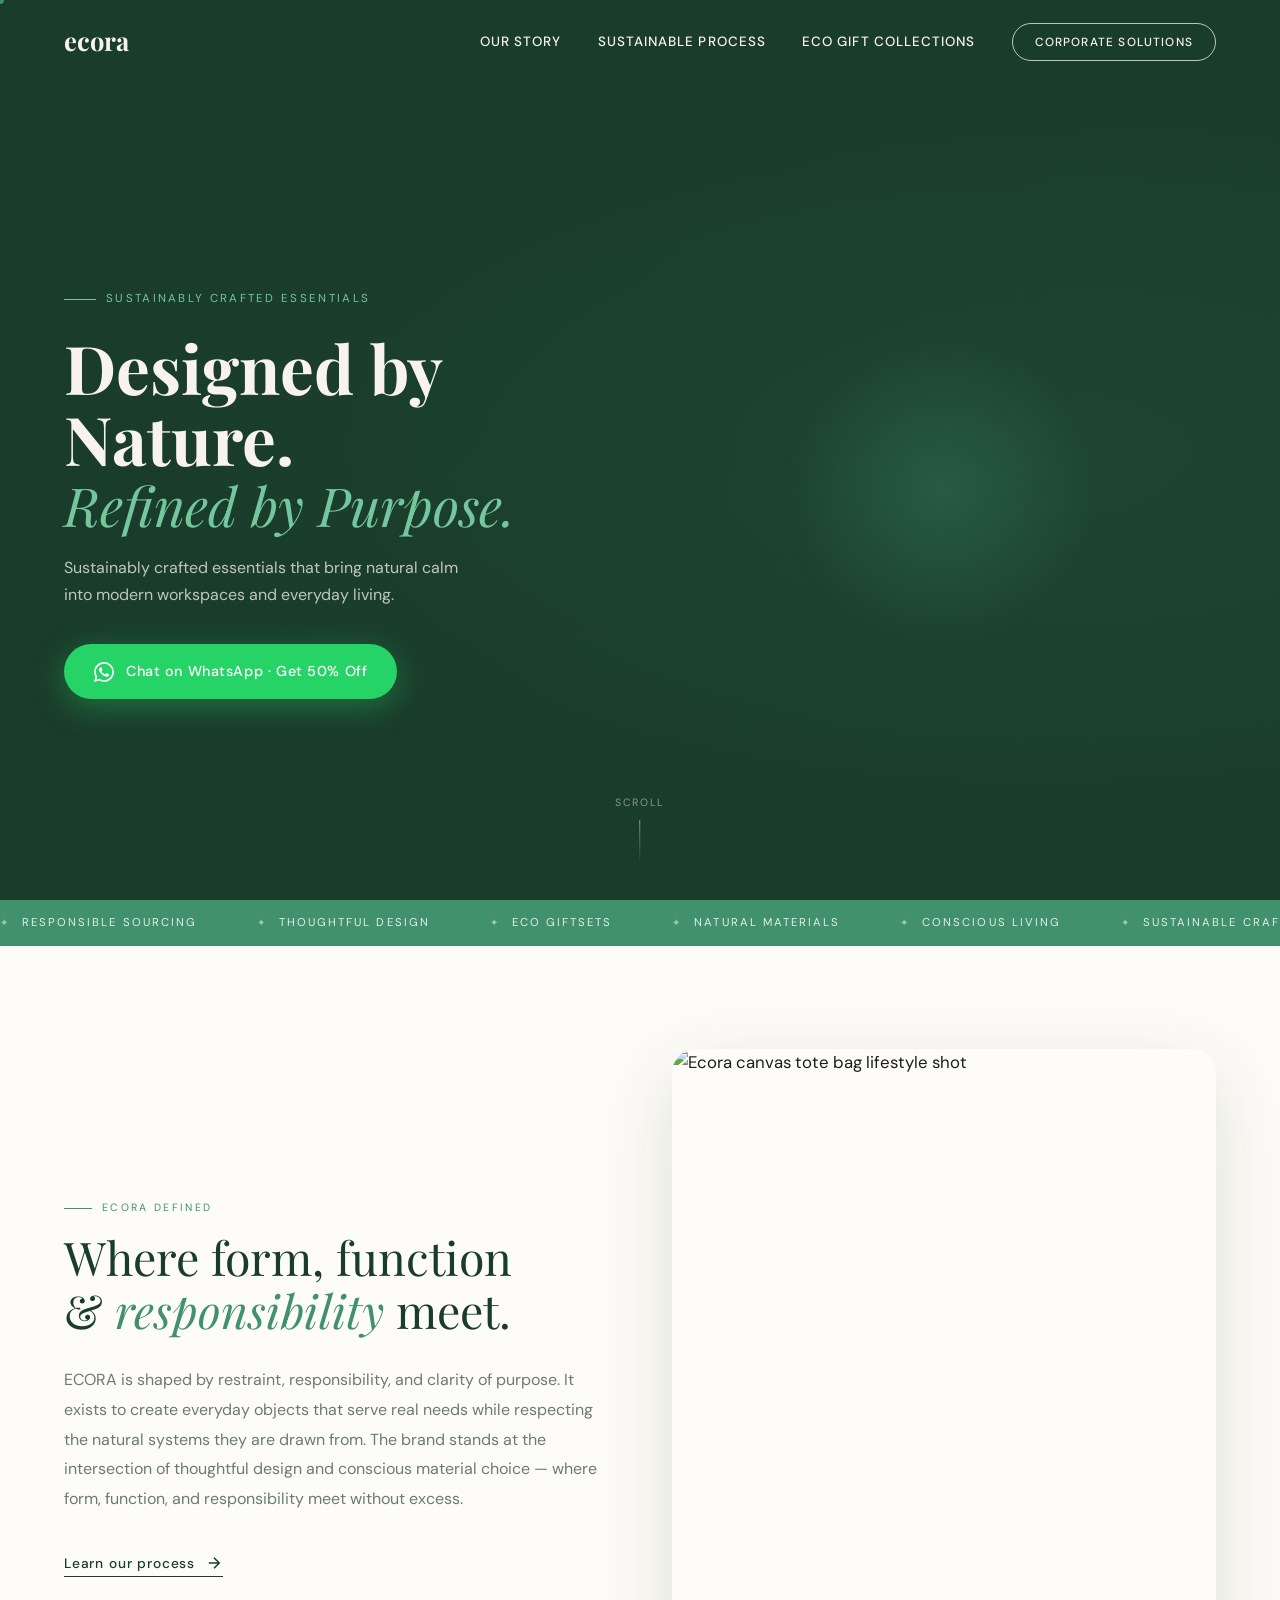
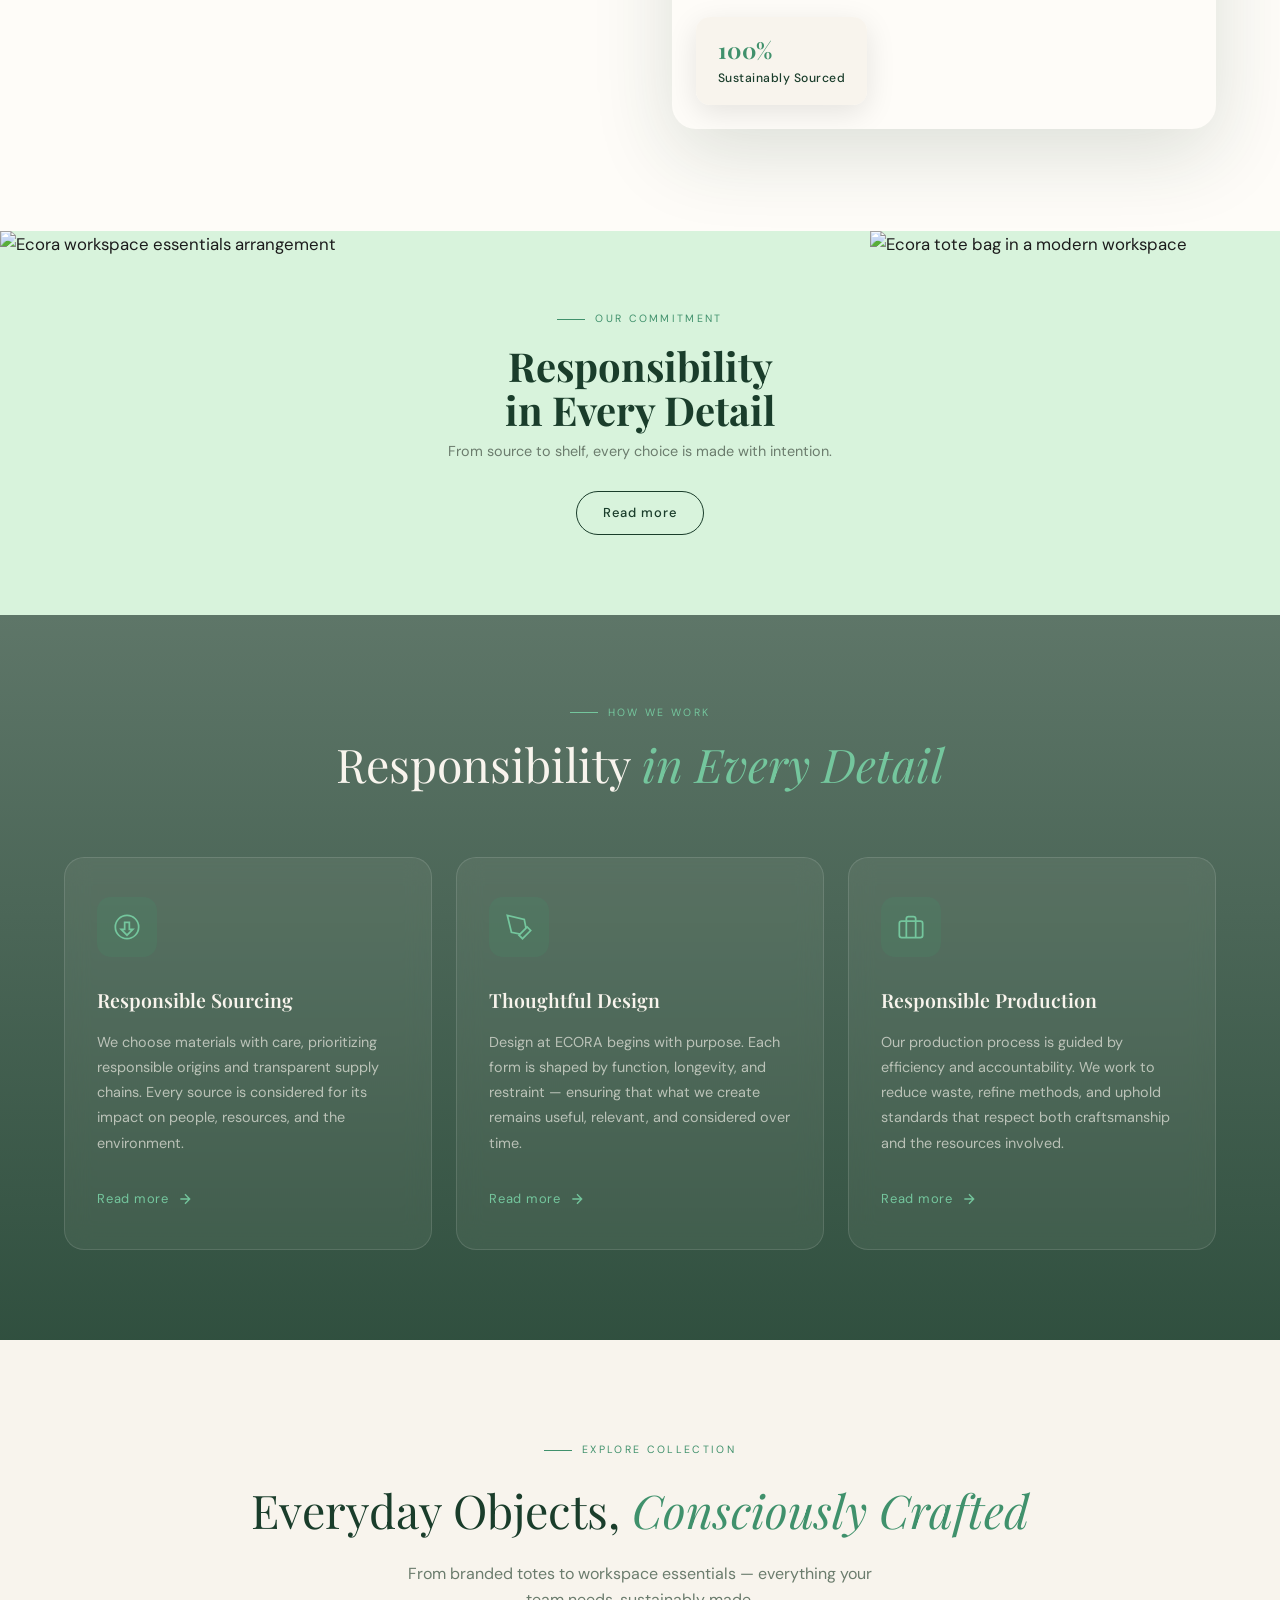
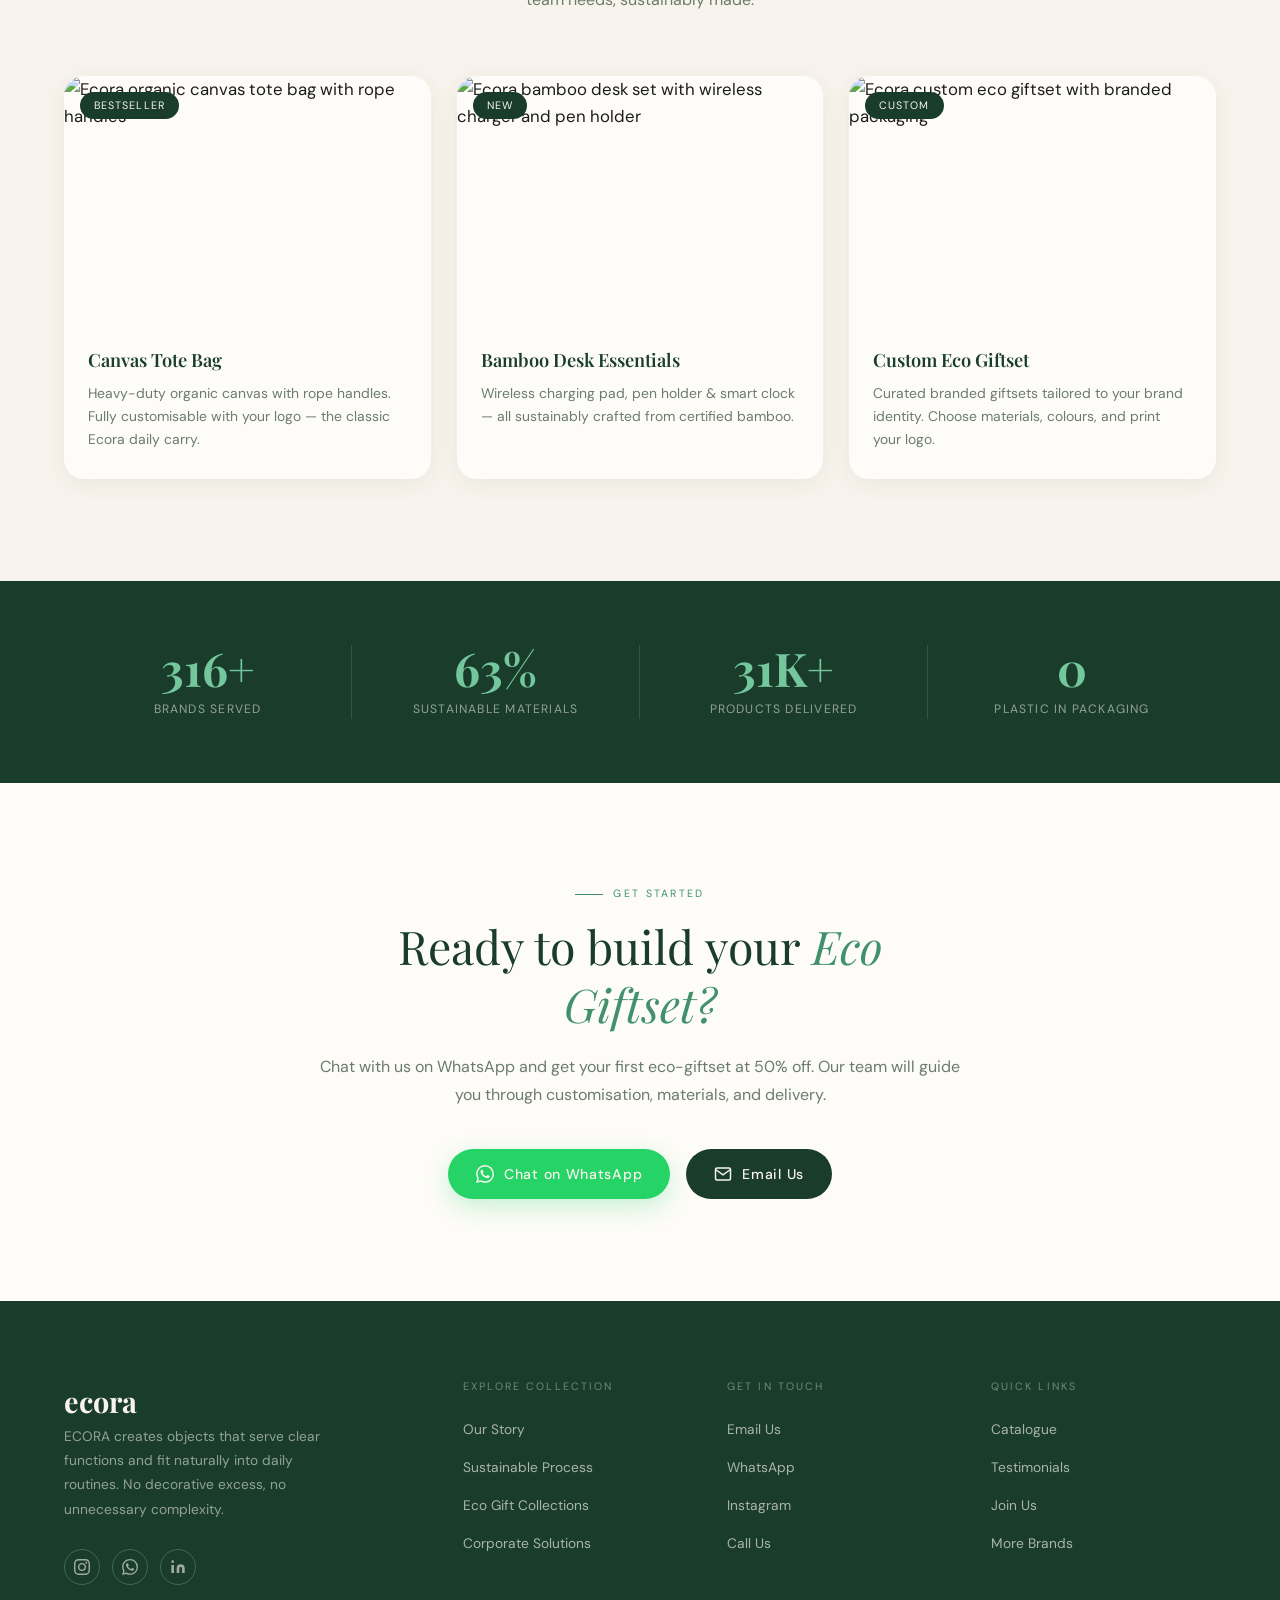
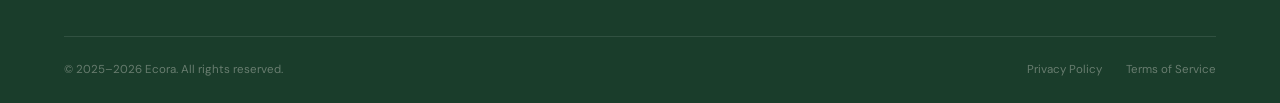
==== index.html @ b741adbd "Add files via upload" ====
<!DOCTYPE html>
<html lang="en">
<head>
<meta charset="UTF-8" />
<meta name="viewport" content="width=device-width, initial-scale=1.0" />
<title>Ecora — Designed by Nature. Refined by Purpose.</title>

<!-- ── SEO ── -->
<meta name="description" content="Ecora creates sustainably crafted eco-giftsets and branded merchandise for modern workspaces. Responsible sourcing, thoughtful design, zero plastic packaging." />
<meta name="robots" content="index, follow" />
<link rel="canonical" href="https://ecora-theta.vercel.app/" />

<!-- ── Open Graph ── -->
<meta property="og:type" content="website" />
<meta property="og:url" content="https://ecora-theta.vercel.app/" />
<meta property="og:title" content="Ecora — Designed by Nature. Refined by Purpose." />
<meta property="og:description" content="Sustainably crafted eco-giftsets and branded merchandise. Responsible sourcing, thoughtful design, zero plastic packaging." />
<meta property="og:image" content="https://firebasestorage.googleapis.com/v0/b/merchanndise-8428f.appspot.com/o/ECORA%2FImage-right.webp?alt=media&token=49127466-11d8-4053-9ed7-c7614209fa18" />

<!-- ── Twitter Card ── -->
<meta name="twitter:card" content="summary_large_image" />
<meta name="twitter:title" content="Ecora — Designed by Nature. Refined by Purpose." />
<meta name="twitter:description" content="Sustainably crafted eco-giftsets and branded merchandise." />
<meta name="twitter:image" content="https://firebasestorage.googleapis.com/v0/b/merchanndise-8428f.appspot.com/o/ECORA%2FImage-right.webp?alt=media&token=49127466-11d8-4053-9ed7-c7614209fa18" />

<!-- ── Favicon ── -->
<link rel="icon" type="image/svg+xml" href="Logo.svg" />
<link rel="apple-touch-icon" href="Logo.svg" />

<!-- ── Fonts ── -->
<link rel="preconnect" href="https://fonts.googleapis.com" />
<link rel="preconnect" href="https://fonts.gstatic.com" crossorigin />
<link href="https://fonts.googleapis.com/css2?family=Playfair+Display:ital,wght@0,400;0,700;1,400;1,600&family=DM+Sans:wght@300;400;500&family=Cormorant+Garamond:ital,wght@1,300;1,400&display=swap" rel="stylesheet" />

<!-- ── Preload LCP hero image ── -->
<link rel="preload" as="image" href="Image-right.webp" />

<style>
  /* ── Reset ── */
  *, *::before, *::after { box-sizing: border-box; margin: 0; padding: 0; }

  :root {
    --green-deep:   #1a3d2b;
    --green-mid:    #2d6a4f;
    --green-bright: #40916c;
    --green-light:  #74c69d;
    --green-pale:   #d8f3dc;
    --cream:        #f8f4ed;
    --warm-white:   #fefcf8;
    --charcoal:     #1c1c1c;
    --text-muted:   #6b7c6d;
    --gold:         #c9a96e;
    --font-display: 'Playfair Display', Georgia, serif;
    --font-body:    'DM Sans', sans-serif;
    --nav-h: 5rem;
    --content-max: 80rem;
    --space-xs:  0.5rem;
    --space-sm:  0.875rem;
    --space-md:  1.5rem;
    --space-lg:  2.5rem;
    --space-xl:  4rem;
    --space-2xl: 7.5rem;
  }

  html {
    scroll-behavior: smooth;
    -webkit-text-size-adjust: 100%;
    text-size-adjust: 100%;
  }

  body {
    font-family: var(--font-body);
    font-size: clamp(0.9rem, 1vw + 0.5rem, 1.05rem);
    line-height: 1.6;
    background: var(--warm-white);
    color: var(--charcoal);
    overflow-x: hidden;
  }

  /* ── Skip to content (a11y) ── */
  .skip-link {
    position: absolute;
    top: -100%;
    left: 1rem;
    background: var(--green-deep);
    color: white;
    padding: 0.75rem 1.25rem;
    border-radius: 0 0 0.5rem 0.5rem;
    text-decoration: none;
    font-weight: 600;
    z-index: 10000;
    transition: top .2s;
  }
  .skip-link:focus { top: 0; }

  /* ── Custom Cursor (desktop only) ── */
  @media (pointer: fine) {
    body { cursor: none; }
    #cursor-dot, #cursor-leaf { display: block; }
  }
  @media (pointer: coarse) {
    #cursor-dot, #cursor-leaf { display: none !important; }
  }

  #cursor-dot {
    position: fixed;
    width: 0.5rem; height: 0.5rem;
    background: var(--green-bright);
    border-radius: 50%;
    pointer-events: none;
    z-index: 9999;
    transform: translate(-50%, -50%);
    transition: width .2s, height .2s, background .2s;
  }

  #cursor-leaf {
    position: fixed;
    width: 2.25rem; height: 2.25rem;
    pointer-events: none;
    z-index: 9998;
    transform: translate(-50%, -50%);
  }

  #cursor-leaf svg { width: 100%; height: 100%; filter: drop-shadow(0 2px 6px rgba(64,145,108,.45)); }

  body:has(a:hover, button:hover) #cursor-dot {
    width: 0.875rem; height: 0.875rem;
    background: var(--green-light);
  }

  .leaf-trail {
    position: fixed;
    pointer-events: none;
    z-index: 9990;
    width: 1.125rem; height: 1.125rem;
    opacity: 0;
    animation: trailFade 0.9s ease-out forwards;
  }

  @keyframes trailFade {
    0%   { opacity: .55; transform: translate(-50%,-50%) scale(1) rotate(var(--r)); }
    100% { opacity: 0;   transform: translate(-50%,-60%) scale(.4) rotate(calc(var(--r) + 40deg)); }
  }

  /* ── Navbar ── */
  nav#navbar {
    position: fixed; top: 0; left: 0; right: 0;
    height: var(--nav-h);
    display: flex; align-items: center; justify-content: space-between;
    padding: 0 5%;
    z-index: 1000;
    transition: background .4s, box-shadow .4s;
    background: transparent;
  }

  nav#navbar.scrolled {
    background: rgba(248,244,237,.96);
    -webkit-backdrop-filter: blur(0.75rem);
    backdrop-filter: blur(0.75rem);
    box-shadow: 0 1px 1.5rem rgba(26,61,43,.08);
  }

  .nav-logo {
    display: flex; align-items: center; gap: 0.625rem;
    text-decoration: none;
  }

  .nav-logo img {
    height: 2.375rem; width: auto;
    filter: brightness(0) invert(1);
    transition: filter .4s ease;
  }

  nav#navbar.scrolled .nav-logo img {
    filter: brightness(0) saturate(100%)
            invert(18%) sepia(40%) saturate(800%)
            hue-rotate(110deg) brightness(85%) contrast(105%);
  }

  #nav-logo-fb { transition: color .4s ease; }
  nav#navbar.scrolled #nav-logo-fb { color: var(--green-deep) !important; }

  .nav-links {
    display: flex; align-items: center; gap: 2.25rem;
    list-style: none;
  }

  .nav-links a {
    text-decoration: none;
    font-size: clamp(0.7rem, 0.6rem + 0.3vw, 0.875rem);
    font-weight: 500; letter-spacing: .08em; text-transform: uppercase;
    color: var(--cream);
    transition: color .25s;
    position: relative;
  }

  nav#navbar.scrolled .nav-links a { color: var(--green-deep); }

  .nav-links a::after {
    content: '';
    position: absolute; bottom: -0.1875rem; left: 0; right: 0; height: 1px;
    background: var(--green-light);
    transform: scaleX(0); transform-origin: left;
    transition: transform .3s;
  }

  .nav-links a:hover::after,
  .nav-links a:focus-visible::after { transform: scaleX(1); }

  .nav-cta {
    padding: 0.625rem 1.375rem;
    border: 1.5px solid rgba(255,255,255,.7);
    border-radius: 3.75rem;
    color: var(--cream) !important;
    font-size: clamp(0.68rem, 0.5rem + 0.3vw, 0.8rem) !important;
    letter-spacing: .1em !important;
    transition: background .25s, color .25s, border-color .25s !important;
  }

  nav#navbar.scrolled .nav-cta {
    border-color: var(--green-bright);
    color: var(--green-bright) !important;
  }

  .nav-cta:hover, .nav-cta:focus-visible {
    background: var(--green-bright) !important;
    color: white !important;
    border-color: var(--green-bright) !important;
  }

  .nav-cta::after { display: none !important; }

  /* hamburger */
  .hamburger {
    display: none;
    flex-direction: column; gap: 0.3125rem;
    background: none; border: none; padding: 0.25rem;
    cursor: pointer;
  }

  .hamburger span {
    display: block; width: 1.5rem; height: 2px;
    background: var(--cream);
    transition: all .3s;
  }

  nav#navbar.scrolled .hamburger span { background: var(--green-deep); }

  .hamburger.open span:nth-child(1) { transform: translateY(0.4375rem) rotate(45deg); }
  .hamburger.open span:nth-child(2) { opacity: 0; }
  .hamburger.open span:nth-child(3) { transform: translateY(-0.4375rem) rotate(-45deg); }

  .mobile-menu {
    position: fixed; top: var(--nav-h); left: 0; right: 0;
    background: rgba(248,244,237,.98);
    -webkit-backdrop-filter: blur(1.25rem);
    backdrop-filter: blur(1.25rem);
    padding: 1.5rem 5% 2rem;
    z-index: 999;
    transform: translateY(-0.625rem);
    opacity: 0;
    transition: all .35s;
    pointer-events: none;
    visibility: hidden;
  }

  .mobile-menu.open {
    transform: translateY(0);
    opacity: 1;
    pointer-events: all;
    visibility: visible;
  }

  .mobile-menu a {
    display: block;
    padding: 0.875rem 0;
    border-bottom: 1px solid rgba(26,61,43,.1);
    text-decoration: none;
    font-size: 1rem; font-weight: 500;
    letter-spacing: .06em; text-transform: uppercase;
    color: var(--green-deep);
  }

  .mobile-menu .mobile-cta {
    display: inline-block; margin-top: 1.25rem;
    padding: 0.8125rem 1.75rem;
    background: var(--green-deep);
    color: white !important; border: none;
    border-radius: 3.75rem; font-size: .85rem;
  }

  /* ── Hero ── */
  #hero {
    position: relative;
    min-height: 100svh;
    min-height: 100vh;
    display: flex; align-items: center;
    overflow: hidden;
    background: var(--green-deep);
  }

  .hero-bg {
    position: absolute; inset: 0;
    background-image: url('Image-right.webp');
    background-size: cover; background-position: center;
    filter: brightness(.38) saturate(1.1);
    transform: scale(1.05);
    transition: transform 8s ease-out;
  }

  #hero.loaded .hero-bg { transform: scale(1); }

  .hero-overlay {
    position: absolute; inset: 0;
    background:
      linear-gradient(135deg, rgba(26,61,43,.85) 0%, rgba(26,61,43,.2) 60%, transparent 100%),
      radial-gradient(ellipse at 80% 50%, rgba(64,145,108,.12) 0%, transparent 60%);
  }

  .hero-content {
    position: relative; z-index: 2;
    max-width: var(--content-max);
    margin: 0 auto;
    padding: 0 5%;
    display: grid; grid-template-columns: 1fr 1fr;
    align-items: center;
    gap: clamp(2rem, 4vw, 3.75rem);
    width: 100%;
    padding-top: var(--nav-h);
  }

  .hero-eyebrow {
    display: inline-flex; align-items: center; gap: 0.625rem;
    font-size: clamp(0.65rem, 0.5rem + 0.3vw, 0.72rem);
    letter-spacing: .2em; text-transform: uppercase;
    color: var(--green-light);
    margin-bottom: 1.5rem;
    opacity: 0; animation: fadeUp .8s .3s forwards;
  }

  .hero-eyebrow::before {
    content: '';
    display: block; width: 2rem; height: 1px;
    background: var(--green-light);
  }

  .hero-h1 {
    font-family: var(--font-display);
    font-size: clamp(2.4rem, 4vw + 1rem, 5.5rem);
    font-weight: 700; line-height: 1.05;
    color: var(--cream);
    opacity: 0; animation: fadeUp .9s .5s forwards;
  }

  .hero-h1 em {
    font-style: italic; font-weight: 400;
    color: var(--green-light);
    display: block;
    font-size: .8em;
    margin-top: 0.25rem;
  }

  .hero-sub {
    margin-top: 1.25rem;
    font-size: clamp(0.875rem, 0.8rem + 0.3vw, 1rem);
    line-height: 1.7;
    color: rgba(248,244,237,.75);
    max-width: 26.25rem;
    opacity: 0; animation: fadeUp .9s .7s forwards;
  }

  .hero-cta {
    display: inline-flex; align-items: center; gap: 0.75rem;
    margin-top: 2.25rem;
    padding: 1rem 1.875rem;
    background: #25d366;
    color: white;
    border-radius: 3.75rem;
    text-decoration: none;
    font-size: clamp(0.8rem, 0.7rem + 0.3vw, 0.9rem);
    font-weight: 500; letter-spacing: .04em;
    box-shadow: 0 0.5rem 1.875rem rgba(37,211,102,.35);
    transition: transform .25s, box-shadow .25s;
    opacity: 0; animation: fadeUp .9s .9s forwards;
  }

  .hero-cta:hover, .hero-cta:focus-visible {
    transform: translateY(-0.125rem);
    box-shadow: 0 0.75rem 2.5rem rgba(37,211,102,.45);
  }

  .hero-cta svg { width: 1.25rem; height: 1.25rem; flex-shrink: 0; }

  .hero-visual {
    display: flex; justify-content: center; align-items: center;
    position: relative;
    opacity: 0; animation: fadeIn 1.2s .6s forwards;
  }

  .hero-visual img {
    width: min(30rem, 100%);
    filter: drop-shadow(0 1.25rem 3.75rem rgba(0,0,0,.5));
    animation: float 6s ease-in-out infinite;
  }

  .hero-glow {
    position: absolute;
    width: clamp(14rem, 25vw, 22.5rem);
    height: clamp(14rem, 25vw, 22.5rem);
    border-radius: 50%;
    background: radial-gradient(circle, rgba(64,145,108,.3) 0%, transparent 70%);
    animation: pulse 4s ease-in-out infinite;
  }

  /* scroll hint */
  .scroll-hint {
    position: absolute; bottom: 2.25rem; left: 50%;
    transform: translateX(-50%);
    display: flex; flex-direction: column; align-items: center; gap: 0.5rem;
    color: rgba(248,244,237,.5);
    font-size: clamp(0.6rem, 0.5rem + 0.2vw, 0.7rem);
    letter-spacing: .15em; text-transform: uppercase;
    animation: fadeIn 1s 1.5s both;
    pointer-events: none;
  }

  .scroll-hint::after {
    content: '';
    display: block; width: 1px; height: 2.75rem;
    background: linear-gradient(to bottom, rgba(248,244,237,.5), transparent);
    animation: scrollLine 2s ease-in-out infinite;
  }

  @keyframes scrollLine {
    0%, 100% { transform: scaleY(1); transform-origin: top; }
    50% { transform: scaleY(.4); transform-origin: top; }
  }

  /* ── Shared ── */
  section { position: relative; }

  .container {
    max-width: var(--content-max);
    width: 100%;
    margin: 0 auto;
    padding: 0 5%;
  }

  .section-label {
    font-size: clamp(0.6rem, 0.5rem + 0.2vw, 0.7rem);
    letter-spacing: .22em; text-transform: uppercase;
    color: var(--green-bright);
    margin-bottom: 0.875rem;
    display: flex; align-items: center; gap: 0.625rem;
  }

  .section-label::before {
    content: ''; width: 1.75rem; height: 1px; background: currentColor; flex-shrink: 0;
  }

  /* ── About ── */
  #about {
    padding: clamp(3.75rem, 8vw, 7.5rem) 0;
    background: var(--warm-white);
  }

  .about-grid {
    display: grid; grid-template-columns: 1fr 1fr;
    gap: clamp(2rem, 5vw, 5rem); align-items: center;
  }

  .about-title {
    font-family: var(--font-display);
    font-size: clamp(1.75rem, 3vw + 0.5rem, 3.8rem);
    font-weight: 400; line-height: 1.15;
    color: var(--green-deep);
    margin-bottom: 1.75rem;
  }

  .about-title em { font-style: italic; color: var(--green-bright); }

  .about-body {
    font-size: clamp(0.875rem, 0.8rem + 0.25vw, 1rem);
    line-height: 1.85;
    color: var(--text-muted);
    margin-bottom: 2.25rem;
  }

  .read-more {
    display: inline-flex; align-items: center; gap: 0.625rem;
    color: var(--green-deep);
    text-decoration: none;
    font-size: clamp(0.78rem, 0.7rem + 0.2vw, 0.875rem);
    font-weight: 500; letter-spacing: .06em;
    border-bottom: 1.5px solid var(--green-deep);
    padding-bottom: 0.125rem;
    transition: gap .25s, color .25s;
  }

  .read-more:hover, .read-more:focus-visible { gap: 1rem; color: var(--green-bright); border-color: var(--green-bright); }

  .about-image {
    position: relative;
    border-radius: 1.5rem; overflow: hidden;
    aspect-ratio: 4/5;
    box-shadow: 0 1.5rem 5rem rgba(26,61,43,.15);
  }

  .about-image img {
    width: 100%; height: 100%;
    object-fit: cover;
    transition: transform .6s ease;
  }

  .about-image:hover img { transform: scale(1.04); }

  .about-badge {
    position: absolute; bottom: 1.5rem; left: 1.5rem;
    background: rgba(248,244,237,.95);
    -webkit-backdrop-filter: blur(0.625rem);
    backdrop-filter: blur(0.625rem);
    padding: 1rem 1.375rem;
    border-radius: 0.875rem;
    font-size: clamp(0.7rem, 0.6rem + 0.2vw, 0.78rem);
    color: var(--green-deep);
    font-weight: 500; letter-spacing: .04em;
    box-shadow: 0 0.5rem 1.875rem rgba(0,0,0,.1);
  }

  .about-badge strong {
    display: block;
    font-size: clamp(1.2rem, 1rem + 0.5vw, 1.5rem);
    font-family: var(--font-display); color: var(--green-bright);
  }

  /* ── Responsibility Banner ── */
  #responsibility {
    background: var(--green-pale);
    overflow: hidden;
  }

  .resp-banner {
    display: grid; grid-template-columns: 1fr auto 1fr;
    min-height: clamp(18rem, 30vw, 27.5rem);
  }

  .resp-image { overflow: hidden; }

  .resp-image img {
    width: 100%; height: 100%;
    object-fit: cover;
    transition: transform .6s;
    display: block;
  }

  .resp-image:hover img { transform: scale(1.04); }

  .resp-center {
    display: flex; flex-direction: column;
    align-items: center; justify-content: center;
    padding: clamp(2rem, 4vw, 3.75rem) clamp(1.5rem, 3vw, 3rem);
    background: var(--green-pale);
    text-align: center;
    min-width: clamp(16rem, 25vw, 21.25rem);
  }

  .resp-center h2 {
    font-family: var(--font-display);
    font-size: clamp(1.6rem, 2.5vw + 0.5rem, 3rem);
    font-weight: 700; color: var(--green-deep);
    line-height: 1.1; margin-bottom: 0.5rem;
  }

  .resp-center p {
    font-size: clamp(0.8rem, 0.7rem + 0.25vw, 0.9rem);
    color: var(--text-muted); margin-bottom: 1.75rem;
  }

  .btn-outline {
    display: inline-block;
    padding: 0.6875rem 1.625rem;
    border: 1.5px solid var(--green-deep);
    border-radius: 3.75rem;
    color: var(--green-deep);
    text-decoration: none;
    font-size: clamp(0.75rem, 0.65rem + 0.2vw, 0.82rem);
    font-weight: 500; letter-spacing: .07em;
    transition: background .25s, color .25s;
  }

  .btn-outline:hover, .btn-outline:focus-visible { background: var(--green-deep); color: white; }

  /* ── Pillars ── */
  #pillars {
    position: relative;
    overflow: hidden;
  }

  .pillars-bg {
    position: absolute; inset: 0;
    background-image: url('https://firebasestorage.googleapis.com/v0/b/merchanndise-8428f.appspot.com/o/ECORA%2Fcard2.webp?alt=media&token=af32f079-4ced-4717-8a99-c8fca36f3d08');
    background-size: cover; background-position: center top;
    filter: brightness(.25) saturate(.8);
  }

  .pillars-overlay {
    position: absolute; inset: 0;
    background: linear-gradient(to bottom, rgba(26,61,43,.7) 0%, rgba(26,61,43,.9) 100%);
  }

  .pillars-inner {
    position: relative; z-index: 2;
    padding: clamp(3.75rem, 7vw, 6.25rem) 5%;
    max-width: var(--content-max); margin: 0 auto;
  }

  .pillars-header {
    text-align: center; margin-bottom: clamp(2.5rem, 5vw, 4.375rem);
  }

  .pillars-header h2 {
    font-family: var(--font-display);
    font-size: clamp(1.75rem, 3vw + 0.5rem, 3.4rem);
    color: var(--cream); font-weight: 400;
    line-height: 1.2;
  }

  .pillars-header h2 em { font-style: italic; color: var(--green-light); }

  .pillars-grid {
    display: grid; grid-template-columns: repeat(3, 1fr);
    gap: clamp(0.875rem, 2vw, 1.5rem);
  }

  .pillar-card {
    background: rgba(248,244,237,.06);
    border: 1px solid rgba(255,255,255,.12);
    -webkit-backdrop-filter: blur(0.75rem);
    backdrop-filter: blur(0.75rem);
    border-radius: 1.25rem;
    padding: clamp(1.75rem, 3vw, 2.75rem) clamp(1.25rem, 2.5vw, 2.25rem);
    transition: background .3s, transform .3s;
  }

  .pillar-card:hover { background: rgba(248,244,237,.12); transform: translateY(-0.375rem); }

  .pillar-icon {
    width: 3.75rem; height: 3.75rem;
    background: rgba(64,145,108,.2);
    border-radius: 0.875rem;
    display: flex; align-items: center; justify-content: center;
    margin-bottom: 1.75rem;
  }

  .pillar-icon svg { width: 1.75rem; height: 1.75rem; stroke: var(--green-light); fill: none; stroke-width: 1.5; }

  .pillar-card h3 {
    font-family: var(--font-display);
    font-size: clamp(1.05rem, 0.9rem + 0.4vw, 1.35rem);
    color: var(--cream);
    margin-bottom: 0.875rem; font-weight: 600;
  }

  .pillar-card p {
    font-size: clamp(0.8rem, 0.72rem + 0.25vw, 0.9rem);
    line-height: 1.75;
    color: rgba(248,244,237,.65);
    margin-bottom: 1.75rem;
  }

  .pillar-link {
    display: inline-flex; align-items: center; gap: 0.5rem;
    color: var(--green-light);
    text-decoration: none;
    font-size: clamp(0.75rem, 0.65rem + 0.2vw, 0.82rem);
    letter-spacing: .06em;
    transition: gap .25s;
  }

  .pillar-link:hover, .pillar-link:focus-visible { gap: 0.875rem; }

  /* ── Products ── */
  #products {
    padding: clamp(3.75rem, 8vw, 7.5rem) 0;
    background: var(--cream);
  }

  .products-header {
    text-align: center; margin-bottom: clamp(2.5rem, 5vw, 4.375rem);
  }

  .products-header h2 {
    font-family: var(--font-display);
    font-size: clamp(1.75rem, 3vw + 0.5rem, 3.4rem);
    color: var(--green-deep); font-weight: 400;
  }

  .products-header h2 em { font-style: italic; color: var(--green-bright); }

  .products-header p {
    margin-top: 0.875rem;
    color: var(--text-muted);
    font-size: clamp(0.875rem, 0.8rem + 0.25vw, 1rem);
    max-width: 30rem; margin-left: auto; margin-right: auto;
  }

  .products-showcase {
    display: grid; grid-template-columns: repeat(3, 1fr);
    gap: clamp(1rem, 2vw, 1.75rem);
  }

  .product-card {
    border-radius: 1.25rem; overflow: hidden;
    background: var(--warm-white);
    box-shadow: 0 0.25rem 1.5rem rgba(26,61,43,.07);
    transition: transform .3s, box-shadow .3s;
  }

  .product-card:hover {
    transform: translateY(-0.5rem);
    box-shadow: 0 1.25rem 3.75rem rgba(26,61,43,.14);
  }

  .product-img {
    width: 100%; aspect-ratio: 3/2;
    overflow: hidden;
    position: relative;
  }

  .product-img img {
    width: 100%; height: 100%; object-fit: cover;
    transition: transform .6s;
  }

  .product-card:hover .product-img img { transform: scale(1.07); }

  .product-tag {
    position: absolute; top: 1rem; left: 1rem;
    background: var(--green-deep);
    color: var(--cream);
    padding: 0.3125rem 0.875rem;
    border-radius: 3.75rem;
    font-size: clamp(0.62rem, 0.55rem + 0.15vw, 0.7rem);
    letter-spacing: .1em; text-transform: uppercase;
  }

  .product-body { padding: 1.5rem 1.5rem 1.75rem; }

  .product-body h3 {
    font-family: var(--font-display);
    font-size: clamp(1rem, 0.9rem + 0.3vw, 1.2rem);
    color: var(--green-deep); font-weight: 600;
    margin-bottom: 0.5rem;
  }

  .product-body p {
    font-size: clamp(0.8rem, 0.72rem + 0.2vw, 0.87rem);
    color: var(--text-muted); line-height: 1.65;
  }

  /* ── Stats ── */
  #stats {
    background: var(--green-deep);
    padding: clamp(2.5rem, 5vw, 4rem) 0;
  }

  .stats-grid {
    display: grid; grid-template-columns: repeat(4, 1fr);
    text-align: center;
  }

  .stat-item {
    padding: 0 1.25rem;
    border-right: 1px solid rgba(255,255,255,.12);
  }

  .stat-item:last-child { border-right: none; }

  .stat-number {
    font-family: var(--font-display);
    font-size: clamp(1.75rem, 3vw + 0.5rem, 3.4rem);
    font-weight: 700; color: var(--green-light);
    line-height: 1;
  }

  .stat-label {
    font-size: clamp(0.68rem, 0.6rem + 0.2vw, 0.8rem);
    letter-spacing: .1em; text-transform: uppercase;
    color: rgba(248,244,237,.55);
    margin-top: 0.5rem;
  }

  /* ── CTA ── */
  #cta-section {
    padding: clamp(3.75rem, 8vw, 7.5rem) 0;
    background: var(--warm-white);
    text-align: center;
  }

  .cta-inner { max-width: 40rem; margin: 0 auto; }

  .cta-inner h2 {
    font-family: var(--font-display);
    font-size: clamp(1.75rem, 3vw + 0.5rem, 3.2rem);
    color: var(--green-deep); font-weight: 400; line-height: 1.25;
    margin-bottom: 1.25rem;
  }

  .cta-inner h2 em { font-style: italic; color: var(--green-bright); }

  .cta-inner p {
    font-size: clamp(0.875rem, 0.8rem + 0.25vw, 1rem);
    color: var(--text-muted); line-height: 1.75; margin-bottom: 2.5rem;
  }

  .cta-buttons {
    display: flex; gap: 1rem; justify-content: center; flex-wrap: wrap;
  }

  .btn-solid {
    display: inline-flex; align-items: center; gap: 0.625rem;
    padding: 0.875rem 1.75rem;
    background: var(--green-deep);
    color: var(--cream);
    border-radius: 3.75rem; text-decoration: none;
    font-size: clamp(0.8rem, 0.72rem + 0.2vw, 0.88rem);
    font-weight: 500; letter-spacing: .05em;
    transition: transform .25s, box-shadow .25s;
  }

  .btn-solid:hover, .btn-solid:focus-visible {
    transform: translateY(-0.125rem);
    box-shadow: 0 0.75rem 2.25rem rgba(26,61,43,.3);
  }

  .btn-wa {
    background: #25d366;
    box-shadow: 0 0.5rem 1.5rem rgba(37,211,102,.25);
  }

  .btn-wa:hover, .btn-wa:focus-visible { box-shadow: 0 0.75rem 2.25rem rgba(37,211,102,.4); }

  /* ── Footer ── */
  footer {
    background: var(--green-deep);
    color: rgba(248,244,237,.7);
    padding: clamp(3rem, 6vw, 5rem) 0 0;
  }

  .footer-grid {
    display: grid; grid-template-columns: 1.6fr 1fr 1fr 1fr;
    gap: clamp(1.5rem, 3vw, 3rem);
    padding-bottom: clamp(2rem, 4vw, 3.75rem);
    border-bottom: 1px solid rgba(255,255,255,.1);
  }

  .footer-brand img { height: 2.125rem; margin-bottom: 1.25rem; filter: brightness(0) invert(1); }

  .footer-brand p {
    font-size: clamp(0.78rem, 0.7rem + 0.2vw, 0.87rem);
    line-height: 1.75; color: rgba(248,244,237,.55);
    max-width: 17.5rem; margin-bottom: 1.75rem;
  }

  .footer-social { display: flex; gap: 0.75rem; }

  .footer-social a {
    width: 2.25rem; height: 2.25rem;
    border-radius: 50%;
    border: 1px solid rgba(255,255,255,.2);
    display: flex; align-items: center; justify-content: center;
    color: rgba(248,244,237,.6);
    text-decoration: none;
    transition: background .25s, color .25s;
  }

  .footer-social a:hover, .footer-social a:focus-visible {
    background: var(--green-bright); color: white; border-color: transparent;
  }

  .footer-col h4 {
    font-size: clamp(0.62rem, 0.55rem + 0.15vw, 0.72rem);
    letter-spacing: .2em; text-transform: uppercase;
    color: rgba(248,244,237,.4); margin-bottom: 1.25rem;
    font-weight: 400;
  }

  .footer-col ul { list-style: none; }
  .footer-col ul li { margin-bottom: 0.6875rem; }

  .footer-col ul li a {
    text-decoration: none;
    font-size: clamp(0.78rem, 0.7rem + 0.2vw, 0.87rem);
    color: rgba(248,244,237,.65);
    transition: color .25s;
  }

  .footer-col ul li a:hover, .footer-col ul li a:focus-visible { color: var(--green-light); }

  .footer-bottom {
    display: flex; align-items: center; justify-content: space-between;
    padding: 1.5rem 0;
    font-size: clamp(0.68rem, 0.6rem + 0.15vw, 0.78rem);
    color: rgba(248,244,237,.35);
    flex-wrap: wrap; gap: 0.75rem;
  }

  .footer-bottom a {
    color: rgba(248,244,237,.35);
    text-decoration: none;
    transition: color .25s;
  }

  .footer-bottom a:hover, .footer-bottom a:focus-visible { color: var(--green-light); }

  /* ── Animations ── */
  @keyframes fadeUp {
    from { opacity: 0; transform: translateY(1.75rem); }
    to   { opacity: 1; transform: translateY(0); }
  }

  @keyframes fadeIn {
    from { opacity: 0; } to { opacity: 1; }
  }

  @keyframes float {
    0%, 100% { transform: translateY(0); }
    50%       { transform: translateY(-1rem); }
  }

  @keyframes pulse {
    0%, 100% { transform: scale(1); opacity: .6; }
    50%       { transform: scale(1.15); opacity: 1; }
  }

  /* Reveal */
  .reveal {
    opacity: 0; transform: translateY(2.25rem);
    transition: opacity .7s ease, transform .7s ease;
  }

  .reveal.visible { opacity: 1; transform: translateY(0); }
  .reveal-delay-1 { transition-delay: .1s; }
  .reveal-delay-2 { transition-delay: .2s; }
  .reveal-delay-3 { transition-delay: .3s; }
  .reveal-delay-4 { transition-delay: .4s; }

  /* noscript fallback */
  .no-js .reveal { opacity: 1; transform: none; }

  /* ── Marquee ── */
  .marquee-wrap {
    overflow: hidden;
    background: var(--green-bright);
    padding: 0.875rem 0;
  }

  .marquee-track {
    display: flex;
    gap: 3.75rem;
    animation: marquee 22s linear infinite;
    white-space: nowrap;
  }

  @media (prefers-reduced-motion: reduce) {
    .marquee-track { animation: none; }
    .hero-visual img { animation: none; }
    .hero-glow { animation: none; }
  }

  .marquee-track span {
    font-size: clamp(0.65rem, 0.55rem + 0.2vw, 0.78rem);
    letter-spacing: .18em; text-transform: uppercase;
    color: rgba(255,255,255,.85);
    flex-shrink: 0;
    display: flex; align-items: center; gap: 0.75rem;
  }

  .marquee-track span::before {
    content: '✦';
    font-size: .6rem; opacity: .6;
  }

  @keyframes marquee {
    from { transform: translateX(0); }
    to   { transform: translateX(-50%); }
  }

  /* ── Focus visible ring ── */
  :focus-visible {
    outline: 2px solid var(--green-bright);
    outline-offset: 3px;
    border-radius: 3px;
  }

  /* ── Responsive ── */
  @media (max-width: 64em) {
    .hero-content { grid-template-columns: 1fr; text-align: center; }
    .hero-visual { order: -1; }
    .hero-visual img { width: min(20rem, 70vw); }
    .hero-sub { max-width: 100%; margin-left: auto; margin-right: auto; }
    .about-grid { grid-template-columns: 1fr; }
    .about-image { aspect-ratio: 16/9; }
    .resp-banner {
      grid-template-columns: 1fr;
      grid-template-rows: clamp(12rem, 30vw, 17.5rem) auto clamp(12rem, 30vw, 17.5rem);
    }
    .resp-center { min-width: unset; }
    .pillars-grid { grid-template-columns: 1fr 1fr; }
    .products-showcase { grid-template-columns: 1fr 1fr; }
    .footer-grid { grid-template-columns: 1fr 1fr; }
    .stats-grid { grid-template-columns: 1fr 1fr; gap: 2rem; }
    .stat-item { border-right: none; padding: 1.25rem; }
  }

  @media (max-width: 48em) {
    :root { --nav-h: 4rem; }
    .nav-links { display: none; }
    .hamburger { display: flex; }
    .pillars-grid { grid-template-columns: 1fr; }
    .products-showcase { grid-template-columns: 1fr; }
    .footer-grid { grid-template-columns: 1fr; gap: 2.25rem; }
    .resp-banner {
      grid-template-rows: clamp(10rem, 25vw, 13.75rem) auto clamp(10rem, 25vw, 13.75rem);
    }
  }

  @media (max-width: 30em) {
    .cta-buttons { flex-direction: column; align-items: center; }
    .footer-bottom { flex-direction: column; text-align: center; }
    .stats-grid { grid-template-columns: 1fr 1fr; }
    .hero-cta { font-size: 0.82rem; padding: 0.875rem 1.375rem; }
  }
</style>
</head>
<body>

<!-- Skip to content — keyboard a11y -->
<a class="skip-link" href="#main-content">Skip to main content</a>

<!-- Cursor (desktop only — hidden on touch via CSS) -->
<div id="cursor-dot" aria-hidden="true"></div>
<div id="cursor-leaf" aria-hidden="true">
  <svg viewBox="0 0 36 36" xmlns="http://www.w3.org/2000/svg">
    <ellipse cx="18" cy="20" rx="12" ry="14" fill="#40916c" opacity=".9" transform="rotate(-20,18,18)"/>
    <line x1="18" y1="34" x2="18" y2="10" stroke="#2d6a4f" stroke-width="1.2" stroke-linecap="round"/>
    <line x1="18" y1="26" x2="11" y2="20" stroke="#2d6a4f" stroke-width=".9" stroke-linecap="round"/>
    <line x1="18" y1="20" x2="25" y2="14" stroke="#2d6a4f" stroke-width=".9" stroke-linecap="round"/>
  </svg>
</div>

<!-- Navbar -->
<nav id="navbar" role="navigation" aria-label="Main navigation">
  <a href="index.html" class="nav-logo" aria-label="Ecora — home">
    <img src="Logo.svg" alt="Ecora" id="nav-logo-img"
         onerror="this.style.display='none';document.getElementById('nav-logo-fb').style.display='block';" />
    <span id="nav-logo-fb" style="display:none;font-family:var(--font-display);font-size:1.6rem;color:var(--cream);font-weight:700;">ecora</span>
  </a>
  <ul class="nav-links">
    <li><a href="our-story.html">Our Story</a></li>
    <li><a href="sustainable-process.html">Sustainable Process</a></li>
    <li><a href="eco-gift-collections.html">Eco Gift Collections</a></li>
    <li><a href="corporate-solutions.html" class="nav-cta">Corporate Solutions</a></li>
  </ul>
  <button class="hamburger" id="hamburger" type="button" aria-label="Open menu" aria-expanded="false" aria-controls="mobileMenu">
    <span></span><span></span><span></span>
  </button>
</nav>

<!-- Mobile Menu -->
<div class="mobile-menu" id="mobileMenu" role="dialog" aria-label="Mobile navigation" aria-modal="true">
  <a href="our-story.html">Our Story</a>
  <a href="sustainable-process.html">Sustainable Process</a>
  <a href="eco-gift-collections.html">Eco Gift Collections</a>
  <a href="corporate-solutions.html" class="mobile-cta">Corporate Solutions</a>
</div>

<!-- ════════════ MAIN ════════════ -->
<main id="main-content">

<!-- Hero -->
<section id="hero" aria-label="Hero">
  <div class="hero-bg" role="presentation"></div>
  <div class="hero-overlay" role="presentation"></div>

  <div class="hero-content">
    <div class="hero-text">
      <div class="hero-eyebrow" aria-hidden="true">Sustainably Crafted Essentials</div>
      <h1 class="hero-h1">
        Designed by<br>Nature.
        <em>Refined by Purpose.</em>
      </h1>
      <p class="hero-sub">
        Sustainably crafted essentials that bring natural calm into modern workspaces and everyday living.
      </p>
      <!-- TODO: Replace +971XXXXXXXXX with real WhatsApp number -->
      <a href="https://wa.me/+971XXXXXXXXX?text=Hi%20Ecora!%20I%27d%20like%20to%20learn%20more%20about%20your%20eco%20giftsets." class="hero-cta" target="_blank" rel="noopener noreferrer">
        <svg viewBox="0 0 24 24" fill="currentColor" aria-hidden="true"><path d="M17.472 14.382c-.297-.149-1.758-.867-2.03-.967-.273-.099-.471-.148-.67.15-.197.297-.767.966-.94 1.164-.173.199-.347.223-.644.075-.297-.15-1.255-.463-2.39-1.475-.883-.788-1.48-1.761-1.653-2.059-.173-.297-.018-.458.13-.606.134-.133.298-.347.446-.52.149-.174.198-.298.298-.497.099-.198.05-.371-.025-.52-.075-.149-.669-1.612-.916-2.207-.242-.579-.487-.5-.669-.51-.173-.008-.371-.01-.57-.01-.198 0-.52.074-.792.372-.272.297-1.04 1.016-1.04 2.479 0 1.462 1.065 2.875 1.213 3.074.149.198 2.096 3.2 5.077 4.487.709.306 1.262.489 1.694.625.712.227 1.36.195 1.871.118.571-.085 1.758-.719 2.006-1.413.248-.694.248-1.289.173-1.413-.074-.124-.272-.198-.57-.347m-5.421 7.403h-.004a9.87 9.87 0 01-5.031-1.378l-.361-.214-3.741.982.998-3.648-.235-.374a9.86 9.86 0 01-1.51-5.26c.001-5.45 4.436-9.884 9.888-9.884 2.64 0 5.122 1.03 6.988 2.898a9.825 9.825 0 012.893 6.994c-.003 5.45-4.437 9.884-9.885 9.884m8.413-18.297A11.815 11.815 0 0012.05 0C5.495 0 .16 5.335.157 11.892c0 2.096.547 4.142 1.588 5.945L.057 24l6.305-1.654a11.882 11.882 0 005.683 1.448h.005c6.554 0 11.89-5.335 11.893-11.893a11.821 11.821 0 00-3.48-8.413z"/></svg>
        Chat on WhatsApp · Get 50% Off
      </a>
    </div>

    <div class="hero-visual" aria-hidden="true">
      <div class="hero-glow"></div>
      <img src="Leaf.webp" alt="" />
    </div>
  </div>

  <div class="scroll-hint" aria-hidden="true">Scroll</div>
</section>

<!-- Marquee -->
<div class="marquee-wrap" aria-hidden="true">
  <div class="marquee-track">
    <span>Responsible Sourcing</span>
    <span>Thoughtful Design</span>
    <span>Eco Giftsets</span>
    <span>Natural Materials</span>
    <span>Conscious Living</span>
    <span>Sustainable Craft</span>
    <span>Responsible Sourcing</span>
    <span>Thoughtful Design</span>
    <span>Eco Giftsets</span>
    <span>Natural Materials</span>
    <span>Conscious Living</span>
    <span>Sustainable Craft</span>
  </div>
</div>

<!-- About -->
<section id="about" aria-labelledby="about-heading">
  <div class="container">
    <div class="about-grid">
      <div class="about-text reveal">
        <div class="section-label" aria-hidden="true">Ecora Defined</div>
        <h2 class="about-title" id="about-heading">Where form, function<br>&amp; <em>responsibility</em> meet.</h2>
        <p class="about-body">
          ECORA is shaped by restraint, responsibility, and clarity of purpose. It exists to create everyday objects that serve real needs while respecting the natural systems they are drawn from. The brand stands at the intersection of thoughtful design and conscious material choice — where form, function, and responsibility meet without excess.
        </p>
        <a href="#pillars" class="read-more">
          Learn our process
          <svg width="18" height="18" viewBox="0 0 24 24" fill="none" stroke="currentColor" stroke-width="2" aria-hidden="true"><path d="M5 12h14M12 5l7 7-7 7"/></svg>
        </a>
      </div>
      <div class="about-image reveal reveal-delay-2">
        <img src="Eccora-bag.webp" alt="Ecora canvas tote bag lifestyle shot" loading="lazy" />
        <div class="about-badge" aria-label="100% Sustainably Sourced">
          <strong>100%</strong>
          Sustainably Sourced
        </div>
      </div>
    </div>
  </div>
</section>

<!-- Responsibility Banner -->
<section id="responsibility" aria-labelledby="resp-heading">
  <div class="resp-banner">
    <div class="resp-image">
      <img src="Image-Left.webp" alt="Ecora workspace essentials arrangement" loading="lazy" />
    </div>
    <div class="resp-center reveal">
      <div class="section-label" style="justify-content:center;margin-bottom:1rem;" aria-hidden="true">Our Commitment</div>
      <h2 id="resp-heading">Responsibility<br>in Every Detail</h2>
      <p>From source to shelf, every choice is made with intention.</p>
      <a href="sustainable-process.html" class="btn-outline">Read more</a>
    </div>
    <div class="resp-image">
      <img src="Image-right.webp" alt="Ecora tote bag in a modern workspace" loading="lazy" />
    </div>
  </div>
</section>

<!-- Pillars -->
<section id="pillars" aria-labelledby="pillars-heading">
  <div class="pillars-bg" role="presentation"></div>
  <div class="pillars-overlay" role="presentation"></div>
  <div class="pillars-inner">
    <div class="pillars-header reveal">
      <div class="section-label" style="justify-content:center;color:var(--green-light);margin-bottom:1rem;" aria-hidden="true">How We Work</div>
      <h2 id="pillars-heading">Responsibility <em>in Every Detail</em></h2>
    </div>
    <div class="pillars-grid">
      <article class="pillar-card reveal">
        <div class="pillar-icon" aria-hidden="true">
          <svg viewBox="0 0 24 24"><path d="M12 22C6.477 22 2 17.523 2 12S6.477 2 12 2s10 4.477 10 10-4.477 10-10 10zm-2-8H7l5 5 5-5h-3V8h-4v6z"/></svg>
        </div>
        <h3>Responsible Sourcing</h3>
        <p>We choose materials with care, prioritizing responsible origins and transparent supply chains. Every source is considered for its impact on people, resources, and the environment.</p>
        <a href="sustainable-process.html#pillar-sourcing" class="pillar-link">Read more <svg width="16" height="16" viewBox="0 0 24 24" fill="none" stroke="currentColor" stroke-width="2" aria-hidden="true"><path d="M5 12h14M12 5l7 7-7 7"/></svg></a>
      </article>
      <article class="pillar-card reveal reveal-delay-2">
        <div class="pillar-icon" aria-hidden="true">
          <svg viewBox="0 0 24 24"><path d="M12 19l7-7 3 3-7 7-3-3zM18 13l-1.5-7.5L2 2l3.5 14.5L13 18l5-5z"/></svg>
        </div>
        <h3>Thoughtful Design</h3>
        <p>Design at ECORA begins with purpose. Each form is shaped by function, longevity, and restraint — ensuring that what we create remains useful, relevant, and considered over time.</p>
        <a href="sustainable-process.html#pillar-design" class="pillar-link">Read more <svg width="16" height="16" viewBox="0 0 24 24" fill="none" stroke="currentColor" stroke-width="2" aria-hidden="true"><path d="M5 12h14M12 5l7 7-7 7"/></svg></a>
      </article>
      <article class="pillar-card reveal reveal-delay-3">
        <div class="pillar-icon" aria-hidden="true">
          <svg viewBox="0 0 24 24"><rect x="2" y="7" width="20" height="14" rx="2" ry="2"/><path d="M16 21V5a2 2 0 00-2-2h-4a2 2 0 00-2 2v16"/></svg>
        </div>
        <h3>Responsible Production</h3>
        <p>Our production process is guided by efficiency and accountability. We work to reduce waste, refine methods, and uphold standards that respect both craftsmanship and the resources involved.</p>
        <a href="sustainable-process.html#pillar-production" class="pillar-link">Read more <svg width="16" height="16" viewBox="0 0 24 24" fill="none" stroke="currentColor" stroke-width="2" aria-hidden="true"><path d="M5 12h14M12 5l7 7-7 7"/></svg></a>
      </article>
    </div>
  </div>
</section>

<!-- Products -->
<section id="products" aria-labelledby="products-heading">
  <div class="container">
    <div class="products-header reveal">
      <div class="section-label" style="justify-content:center;" aria-hidden="true">Explore Collection</div>
      <h2 id="products-heading">Everyday Objects, <em>Consciously Crafted</em></h2>
      <p>From branded totes to workspace essentials — everything your team needs, sustainably made.</p>
    </div>
    <div class="products-showcase">
      <article class="product-card reveal">
        <div class="product-img">
          <img src="card1.webp" alt="Ecora organic canvas tote bag with rope handles" loading="lazy" />
          <div class="product-tag" aria-label="Bestseller">Bestseller</div>
        </div>
        <div class="product-body">
          <h3>Canvas Tote Bag</h3>
          <p>Heavy-duty organic canvas with rope handles. Fully customisable with your logo — the classic Ecora daily carry.</p>
        </div>
      </article>
      <article class="product-card reveal reveal-delay-2">
        <div class="product-img">
          <img src="card2.webp" alt="Ecora bamboo desk set with wireless charger and pen holder" loading="lazy" />
          <div class="product-tag" aria-label="New">New</div>
        </div>
        <div class="product-body">
          <h3>Bamboo Desk Essentials</h3>
          <p>Wireless charging pad, pen holder &amp; smart clock — all sustainably crafted from certified bamboo.</p>
        </div>
      </article>
      <article class="product-card reveal reveal-delay-3">
        <div class="product-img">
          <img src="card3.webp" alt="Ecora custom eco giftset with branded packaging" loading="lazy" />
          <div class="product-tag" aria-label="Custom">Custom</div>
        </div>
        <div class="product-body">
          <h3>Custom Eco Giftset</h3>
          <p>Curated branded giftsets tailored to your brand identity. Choose materials, colours, and print your logo.</p>
        </div>
      </article>
    </div>
  </div>
</section>

<!-- Stats -->
<section id="stats" aria-label="Key statistics">
  <div class="container">
    <div class="stats-grid">
      <div class="stat-item reveal">
        <div class="stat-number" aria-label="500 plus brands served">500+</div>
        <div class="stat-label">Brands Served</div>
      </div>
      <div class="stat-item reveal reveal-delay-1">
        <div class="stat-number" aria-label="100 percent sustainable materials">100%</div>
        <div class="stat-label">Sustainable Materials</div>
      </div>
      <div class="stat-item reveal reveal-delay-2">
        <div class="stat-number" aria-label="50 thousand plus products delivered">50K+</div>
        <div class="stat-label">Products Delivered</div>
      </div>
      <div class="stat-item reveal reveal-delay-3">
        <div class="stat-number" aria-label="Zero plastic in packaging">0</div>
        <div class="stat-label">Plastic in Packaging</div>
      </div>
    </div>
  </div>
</section>

<!-- CTA -->
<section id="cta-section" aria-labelledby="cta-heading">
  <div class="container">
    <div class="cta-inner">
      <div class="section-label" style="justify-content:center;" aria-hidden="true">Get Started</div>
      <h2 id="cta-heading">Ready to build your <em>Eco Giftset?</em></h2>
      <p>Chat with us on WhatsApp and get your first eco-giftset at 50% off. Our team will guide you through customisation, materials, and delivery.</p>
      <div class="cta-buttons">
        <a href="https://wa.me/+971XXXXXXXXX?text=Hi%20Ecora!%20I%27d%20like%20to%20build%20an%20eco%20giftset." class="btn-solid btn-wa" target="_blank" rel="noopener noreferrer">
          <svg width="18" height="18" viewBox="0 0 24 24" fill="currentColor" aria-hidden="true"><path d="M17.472 14.382c-.297-.149-1.758-.867-2.03-.967-.273-.099-.471-.148-.67.15-.197.297-.767.966-.94 1.164-.173.199-.347.223-.644.075-.297-.15-1.255-.463-2.39-1.475-.883-.788-1.48-1.761-1.653-2.059-.173-.297-.018-.458.13-.606.134-.133.298-.347.446-.52.149-.174.198-.298.298-.497.099-.198.05-.371-.025-.52-.075-.149-.669-1.612-.916-2.207-.242-.579-.487-.5-.669-.51-.173-.008-.371-.01-.57-.01-.198 0-.52.074-.792.372-.272.297-1.04 1.016-1.04 2.479 0 1.462 1.065 2.875 1.213 3.074.149.198 2.096 3.2 5.077 4.487.709.306 1.262.489 1.694.625.712.227 1.36.195 1.871.118.571-.085 1.758-.719 2.006-1.413.248-.694.248-1.289.173-1.413-.074-.124-.272-.198-.57-.347m-5.421 7.403h-.004a9.87 9.87 0 01-5.031-1.378l-.361-.214-3.741.982.998-3.648-.235-.374a9.86 9.86 0 01-1.51-5.26c.001-5.45 4.436-9.884 9.888-9.884 2.64 0 5.122 1.03 6.988 2.898a9.825 9.825 0 012.893 6.994c-.003 5.45-4.437 9.884-9.885 9.884m8.413-18.297A11.815 11.815 0 0012.05 0C5.495 0 .16 5.335.157 11.892c0 2.096.547 4.142 1.588 5.945L.057 24l6.305-1.654a11.882 11.882 0 005.683 1.448h.005c6.554 0 11.89-5.335 11.893-11.893a11.821 11.821 0 00-3.48-8.413z"/></svg>
          Chat on WhatsApp
        </a>
        <a href="mailto:hello@ecora.com" class="btn-solid">
          <svg width="18" height="18" viewBox="0 0 24 24" fill="none" stroke="currentColor" stroke-width="2" aria-hidden="true"><path d="M4 4h16c1.1 0 2 .9 2 2v12c0 1.1-.9 2-2 2H4c-1.1 0-2-.9-2-2V6c0-1.1.9-2 2-2z"/><polyline points="22,6 12,13 2,6"/></svg>
          Email Us
        </a>
      </div>
    </div>
  </div>
</section>

</main><!-- /#main-content -->

<!-- Footer -->
<footer role="contentinfo">
  <div class="container">
    <div class="footer-grid">
      <div class="footer-brand">
        <img src="Logo.svg" alt="Ecora"
             onerror="this.style.display='none';document.getElementById('footer-logo-fb').style.display='block';" />
        <span id="footer-logo-fb" style="display:none;font-family:var(--font-display);font-size:1.8rem;color:var(--cream);font-weight:700;">ecora</span>
        <p>ECORA creates objects that serve clear functions and fit naturally into daily routines. No decorative excess, no unnecessary complexity.</p>
        <div class="footer-social">
          <a href="https://www.instagram.com/ecora" aria-label="Ecora on Instagram" target="_blank" rel="noopener noreferrer">
            <svg width="16" height="16" viewBox="0 0 24 24" fill="currentColor" aria-hidden="true"><path d="M12 2.163c3.204 0 3.584.012 4.85.07 3.252.148 4.771 1.691 4.919 4.919.058 1.265.069 1.645.069 4.849 0 3.205-.012 3.584-.069 4.849-.149 3.225-1.664 4.771-4.919 4.919-1.266.058-1.644.07-4.85.07-3.204 0-3.584-.012-4.849-.07-3.26-.149-4.771-1.699-4.919-4.92-.058-1.265-.07-1.644-.07-4.849 0-3.204.013-3.583.07-4.849.149-3.227 1.664-4.771 4.919-4.919 1.266-.057 1.645-.069 4.849-.069zm0-2.163c-3.259 0-3.667.014-4.947.072-4.358.2-6.78 2.618-6.98 6.98-.059 1.281-.073 1.689-.073 4.948 0 3.259.014 3.668.072 4.948.2 4.358 2.618 6.78 6.98 6.98 1.281.058 1.689.072 4.948.072 3.259 0 3.668-.014 4.948-.072 4.354-.2 6.782-2.618 6.979-6.98.059-1.28.073-1.689.073-4.948 0-3.259-.014-3.667-.072-4.947-.196-4.354-2.617-6.78-6.979-6.98-1.281-.059-1.69-.073-4.949-.073zm0 5.838c-3.403 0-6.162 2.759-6.162 6.162s2.759 6.163 6.162 6.163 6.162-2.759 6.162-6.163c0-3.403-2.759-6.162-6.162-6.162zm0 10.162c-2.209 0-4-1.79-4-4 0-2.209 1.791-4 4-4s4 1.791 4 4c0 2.21-1.791 4-4 4zm6.406-11.845c-.796 0-1.441.645-1.441 1.44s.645 1.44 1.441 1.44c.795 0 1.439-.645 1.439-1.44s-.644-1.44-1.439-1.44z"/></svg>
          </a>
          <a href="https://wa.me/+971XXXXXXXXX" aria-label="Ecora on WhatsApp" target="_blank" rel="noopener noreferrer">
            <svg width="16" height="16" viewBox="0 0 24 24" fill="currentColor" aria-hidden="true"><path d="M17.472 14.382c-.297-.149-1.758-.867-2.03-.967-.273-.099-.471-.148-.67.15-.197.297-.767.966-.94 1.164-.173.199-.347.223-.644.075-.297-.15-1.255-.463-2.39-1.475-.883-.788-1.48-1.761-1.653-2.059-.173-.297-.018-.458.13-.606.134-.133.298-.347.446-.52.149-.174.198-.298.298-.497.099-.198.05-.371-.025-.52-.075-.149-.669-1.612-.916-2.207-.242-.579-.487-.5-.669-.51-.173-.008-.371-.01-.57-.01-.198 0-.52.074-.792.372-.272.297-1.04 1.016-1.04 2.479 0 1.462 1.065 2.875 1.213 3.074.149.198 2.096 3.2 5.077 4.487.709.306 1.262.489 1.694.625.712.227 1.36.195 1.871.118.571-.085 1.758-.719 2.006-1.413.248-.694.248-1.289.173-1.413-.074-.124-.272-.198-.57-.347m-5.421 7.403h-.004a9.87 9.87 0 01-5.031-1.378l-.361-.214-3.741.982.998-3.648-.235-.374a9.86 9.86 0 01-1.51-5.26c.001-5.45 4.436-9.884 9.888-9.884 2.64 0 5.122 1.03 6.988 2.898a9.825 9.825 0 012.893 6.994c-.003 5.45-4.437 9.884-9.885 9.884m8.413-18.297A11.815 11.815 0 0012.05 0C5.495 0 .16 5.335.157 11.892c0 2.096.547 4.142 1.588 5.945L.057 24l6.305-1.654a11.882 11.882 0 005.683 1.448h.005c6.554 0 11.89-5.335 11.893-11.893a11.821 11.821 0 00-3.48-8.413z"/></svg>
          </a>
          <a href="https://www.linkedin.com/company/ecora" aria-label="Ecora on LinkedIn" target="_blank" rel="noopener noreferrer">
            <svg width="16" height="16" viewBox="0 0 24 24" fill="currentColor" aria-hidden="true"><path d="M16 8a6 6 0 016 6v7h-4v-7a2 2 0 00-2-2 2 2 0 00-2 2v7h-4v-7a6 6 0 016-6zM2 9h4v12H2z"/><circle cx="4" cy="4" r="2"/></svg>
          </a>
        </div>
      </div>

      <div class="footer-col">
        <h4>Explore Collection</h4>
        <ul>
          <li><a href="our-story.html">Our Story</a></li>
          <li><a href="sustainable-process.html">Sustainable Process</a></li>
          <li><a href="eco-gift-collections.html">Eco Gift Collections</a></li>
          <li><a href="corporate-solutions.html">Corporate Solutions</a></li>
        </ul>
      </div>

      <div class="footer-col">
        <h4>Get in Touch</h4>
        <ul>
          <li><a href="mailto:hello@ecora.com">Email Us</a></li>
          <li><a href="https://wa.me/+971XXXXXXXXX" target="_blank" rel="noopener noreferrer">WhatsApp</a></li>
          <li><a href="https://www.instagram.com/ecora" target="_blank" rel="noopener noreferrer">Instagram</a></li>
          <li><a href="tel:+971XXXXXXXXX">Call Us</a></li>
        </ul>
      </div>

      <div class="footer-col">
        <h4>Quick Links</h4>
        <ul>
          <li><a href="eco-gift-collections.html">Catalogue</a></li>
          <li><a href="our-story.html#testimonials">Testimonials</a></li>
          <li><a href="mailto:hello@ecora.com?subject=Joining%20Ecora">Join Us</a></li>
          <li><a href="corporate-solutions.html">More Brands</a></li>
        </ul>
      </div>
    </div>

    <div class="footer-bottom">
      <span>© <span id="footer-year">2025</span> Ecora. All rights reserved.</span>
      <div style="display:flex;gap:1.5rem;">
        <a href="privacy.html">Privacy Policy</a>
        <a href="terms.html">Terms of Service</a>
      </div>
    </div>
  </div>
</footer>

<script>
  /* ═══════════════════════════════════════════
     ECORA JS — cursor, navbar, mobile menu,
     scroll reveal, counter animation
  ═══════════════════════════════════════════ */

  // Dynamic copyright year
  const yearEl = document.getElementById('footer-year');
  if (yearEl) {
    const y = new Date().getFullYear();
    if (y > 2025) yearEl.textContent = '2025–' + y;
  }

  // ── Cursor (pointer device only) ──
  const dot  = document.getElementById('cursor-dot');
  const leaf = document.getElementById('cursor-leaf');

  if (dot && leaf && window.matchMedia('(pointer: fine)').matches) {
    let mx = -100, my = -100, lx = -100, ly = -100, lastTrail = 0;

    document.addEventListener('mousemove', e => {
      mx = e.clientX; my = e.clientY;
      dot.style.left = mx + 'px';
      dot.style.top  = my + 'px';
      const now = Date.now();
      if (now - lastTrail > 120) { lastTrail = now; spawnTrailLeaf(mx, my); }
    });

    (function animLeaf() {
      lx += (mx - lx) * 0.10;
      ly += (my - ly) * 0.10;
      leaf.style.left = lx + 'px';
      leaf.style.top  = ly + 'px';
      const angle = Math.atan2(my - ly, mx - lx) * (180 / Math.PI) - 90;
      leaf.style.transform = `translate(-50%,-50%) rotate(${angle}deg)`;
      requestAnimationFrame(animLeaf);
    })();

    document.addEventListener('mouseleave', () => { dot.style.opacity = '0'; leaf.style.opacity = '0'; });
    document.addEventListener('mouseenter', () => { dot.style.opacity = '1'; leaf.style.opacity = '1'; });
  }

  function spawnTrailLeaf(x, y) {
    const el = document.createElement('div');
    el.className = 'leaf-trail';
    el.setAttribute('aria-hidden', 'true');
    el.style.setProperty('--r', (Math.random() * 60 - 30) + 'deg');
    el.style.left = x + 'px';
    el.style.top  = y + 'px';
    el.innerHTML = `<svg viewBox="0 0 18 18" xmlns="http://www.w3.org/2000/svg">
      <ellipse cx="9" cy="10" rx="6" ry="7" fill="#40916c" opacity=".8" transform="rotate(-15,9,9)"/>
      <line x1="9" y1="17" x2="9" y2="5" stroke="#2d6a4f" stroke-width=".8" stroke-linecap="round"/>
    </svg>`;
    document.body.appendChild(el);
    setTimeout(() => el.remove(), 900);
  }

  // ── Navbar scroll ──
  const navbar = document.getElementById('navbar');
  if (navbar) {
    const onScroll = () => navbar.classList.toggle('scrolled', window.scrollY > 60);
    window.addEventListener('scroll', onScroll, { passive: true });
  }

  // ── Hamburger / mobile menu ──
  const hamburger  = document.getElementById('hamburger');
  const mobileMenu = document.getElementById('mobileMenu');

  if (hamburger && mobileMenu) {
    hamburger.addEventListener('click', () => {
      const isOpen = mobileMenu.classList.toggle('open');
      hamburger.classList.toggle('open', isOpen);
      hamburger.setAttribute('aria-expanded', String(isOpen));
      hamburger.setAttribute('aria-label', isOpen ? 'Close menu' : 'Open menu');
    });

    // Close on outside click
    document.addEventListener('click', e => {
      if (!navbar.contains(e.target) && !mobileMenu.contains(e.target)) {
        mobileMenu.classList.remove('open');
        hamburger.classList.remove('open');
        hamburger.setAttribute('aria-expanded', 'false');
        hamburger.setAttribute('aria-label', 'Open menu');
      }
    });

    // Close on Escape
    document.addEventListener('keydown', e => {
      if (e.key === 'Escape' && mobileMenu.classList.contains('open')) {
        mobileMenu.classList.remove('open');
        hamburger.classList.remove('open');
        hamburger.setAttribute('aria-expanded', 'false');
        hamburger.focus();
      }
    });
  }

  // ── Hero load animation ──
  const heroEl = document.getElementById('hero');
  if (heroEl) setTimeout(() => heroEl.classList.add('loaded'), 100);

  // ── Scroll reveal ──
  const revealEls = document.querySelectorAll('.reveal');
  if (revealEls.length && 'IntersectionObserver' in window) {
    const observer = new IntersectionObserver(entries => {
      entries.forEach(e => {
        if (e.isIntersecting) {
          e.target.classList.add('visible');
          observer.unobserve(e.target);
        }
      });
    }, { threshold: 0.12 });
    revealEls.forEach(el => observer.observe(el));
  } else {
    revealEls.forEach(el => el.classList.add('visible'));
  }

  // ── Counter animation ──
  function animateCounter(el, target, suffix) {
    if (!el || isNaN(target) || target < 0) return;
    // Skip if user prefers reduced motion
    if (window.matchMedia('(prefers-reduced-motion: reduce)').matches) {
      el.textContent = target + suffix;
      return;
    }
    let current = 0;
    const step = target / 60;
    const timer = setInterval(() => {
      current += step;
      if (current >= target) { current = target; clearInterval(timer); }
      el.textContent = (Number.isInteger(target) ? Math.floor(current) : current.toFixed(0)) + suffix;
    }, 25);
  }

  const statsSection = document.getElementById('stats');
  if (statsSection && 'IntersectionObserver' in window) {
    const statsObserver = new IntersectionObserver(entries => {
      entries.forEach(e => {
        if (e.isIntersecting) {
          e.target.querySelectorAll('.stat-number').forEach(n => {
            const raw    = n.textContent.trim();
            const num    = parseFloat(raw);
            const suffix = raw.replace(/[\d.]/g, '');
            animateCounter(n, num, suffix);
          });
          statsObserver.unobserve(e.target);
        }
      });
    }, { threshold: 0.4 });
    statsObserver.observe(statsSection);
  }
</script>
</body>
</html>
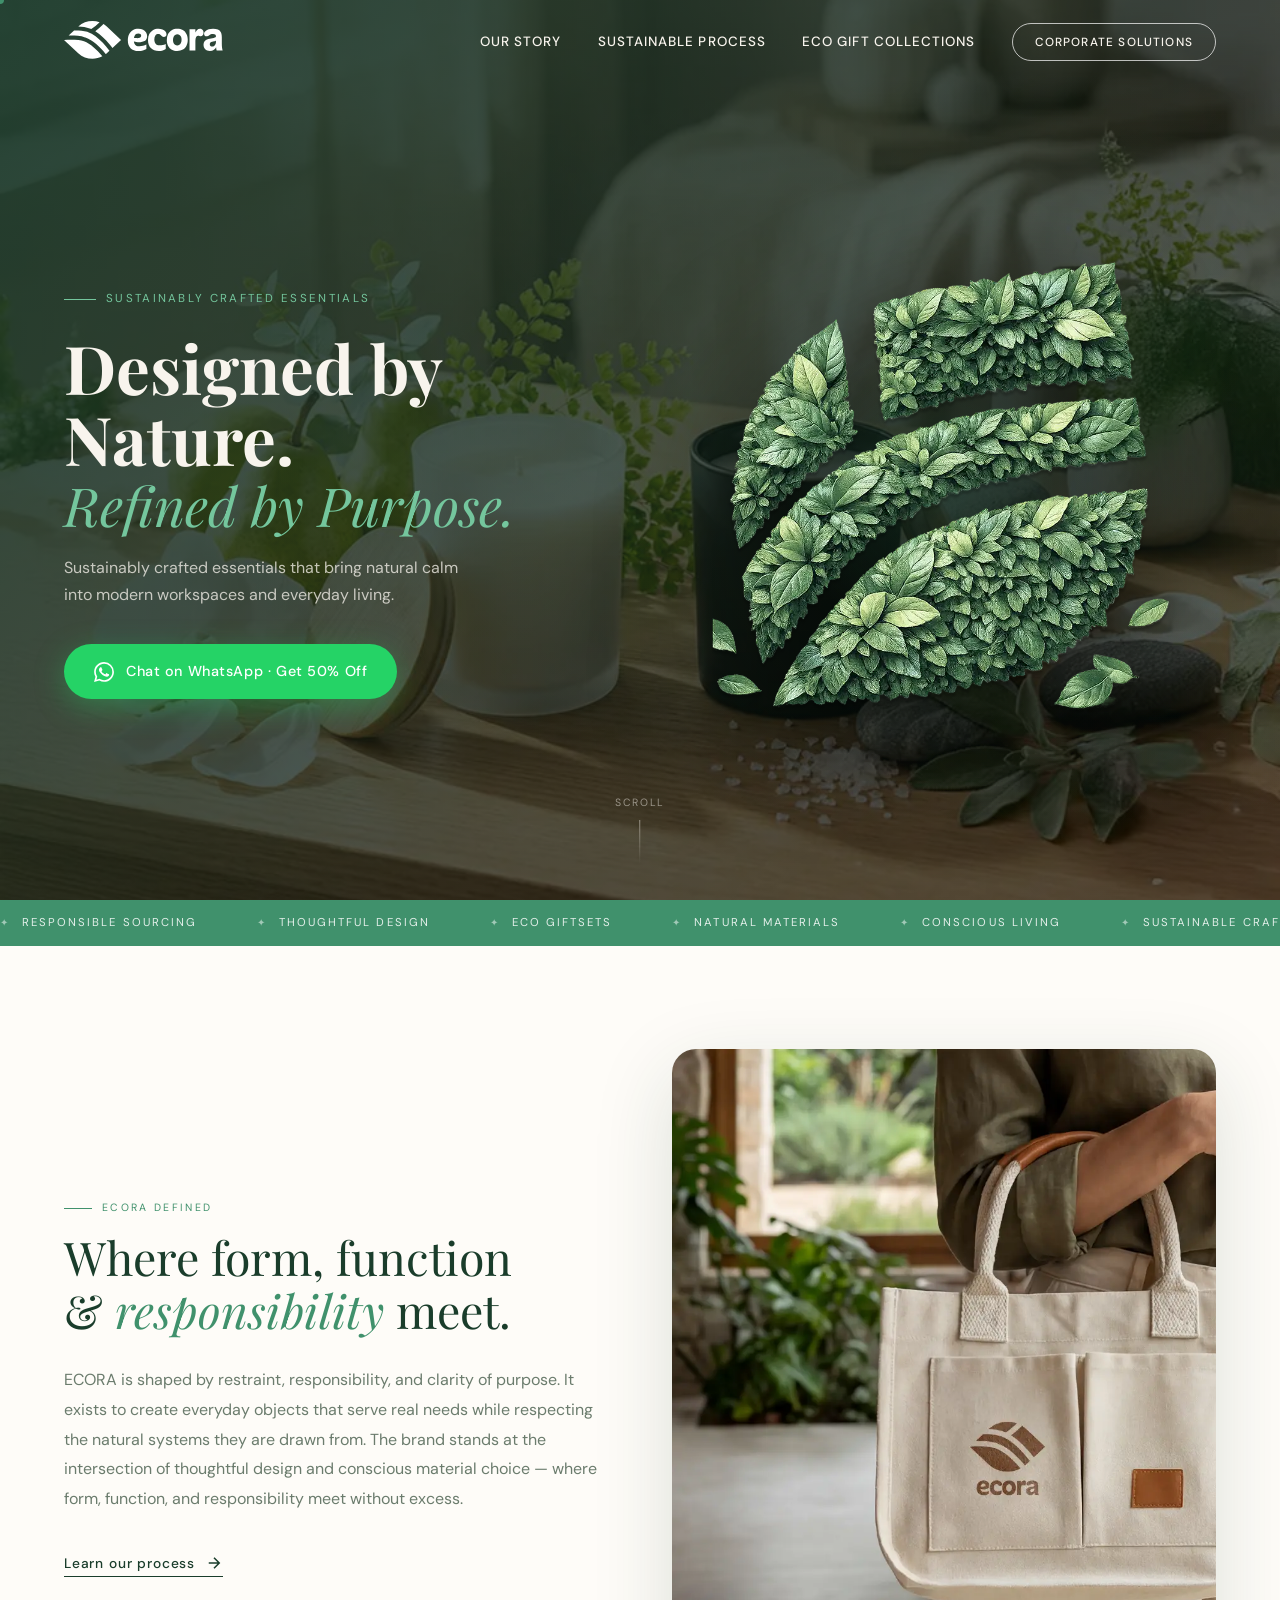
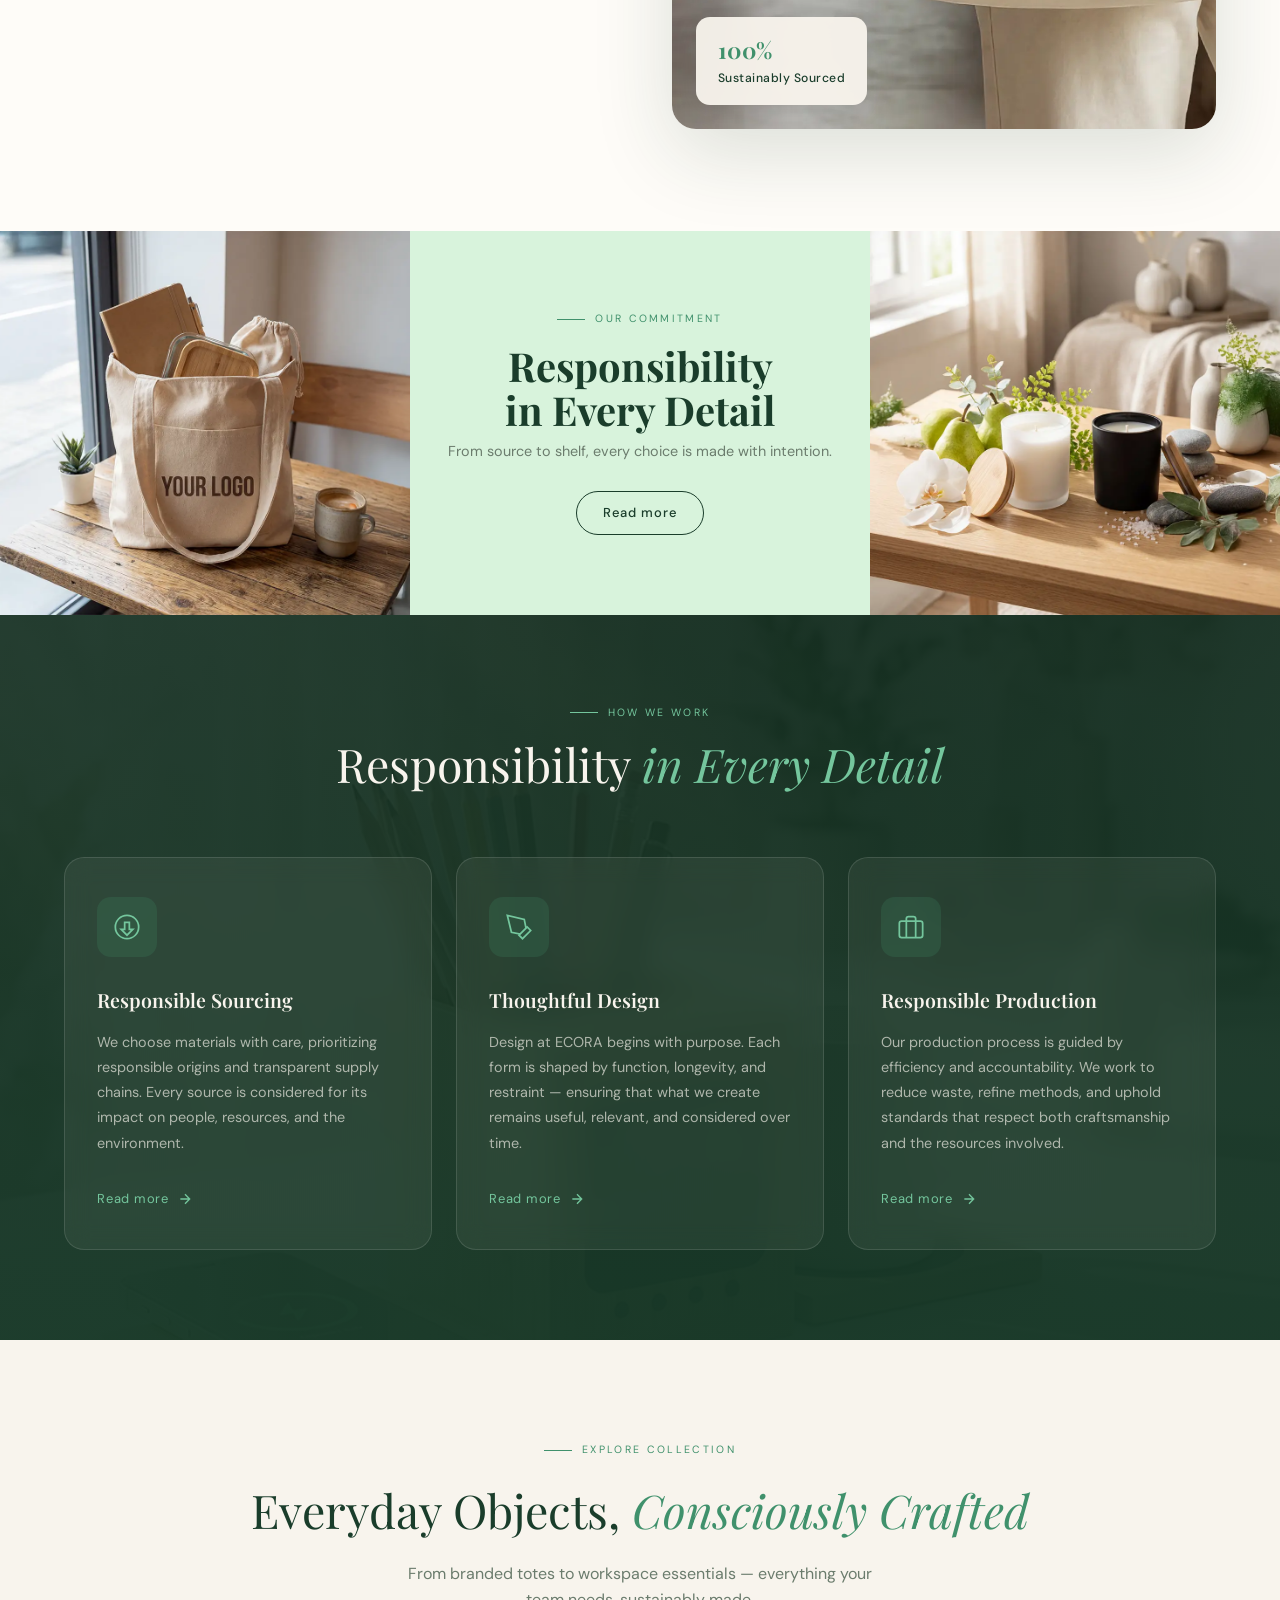
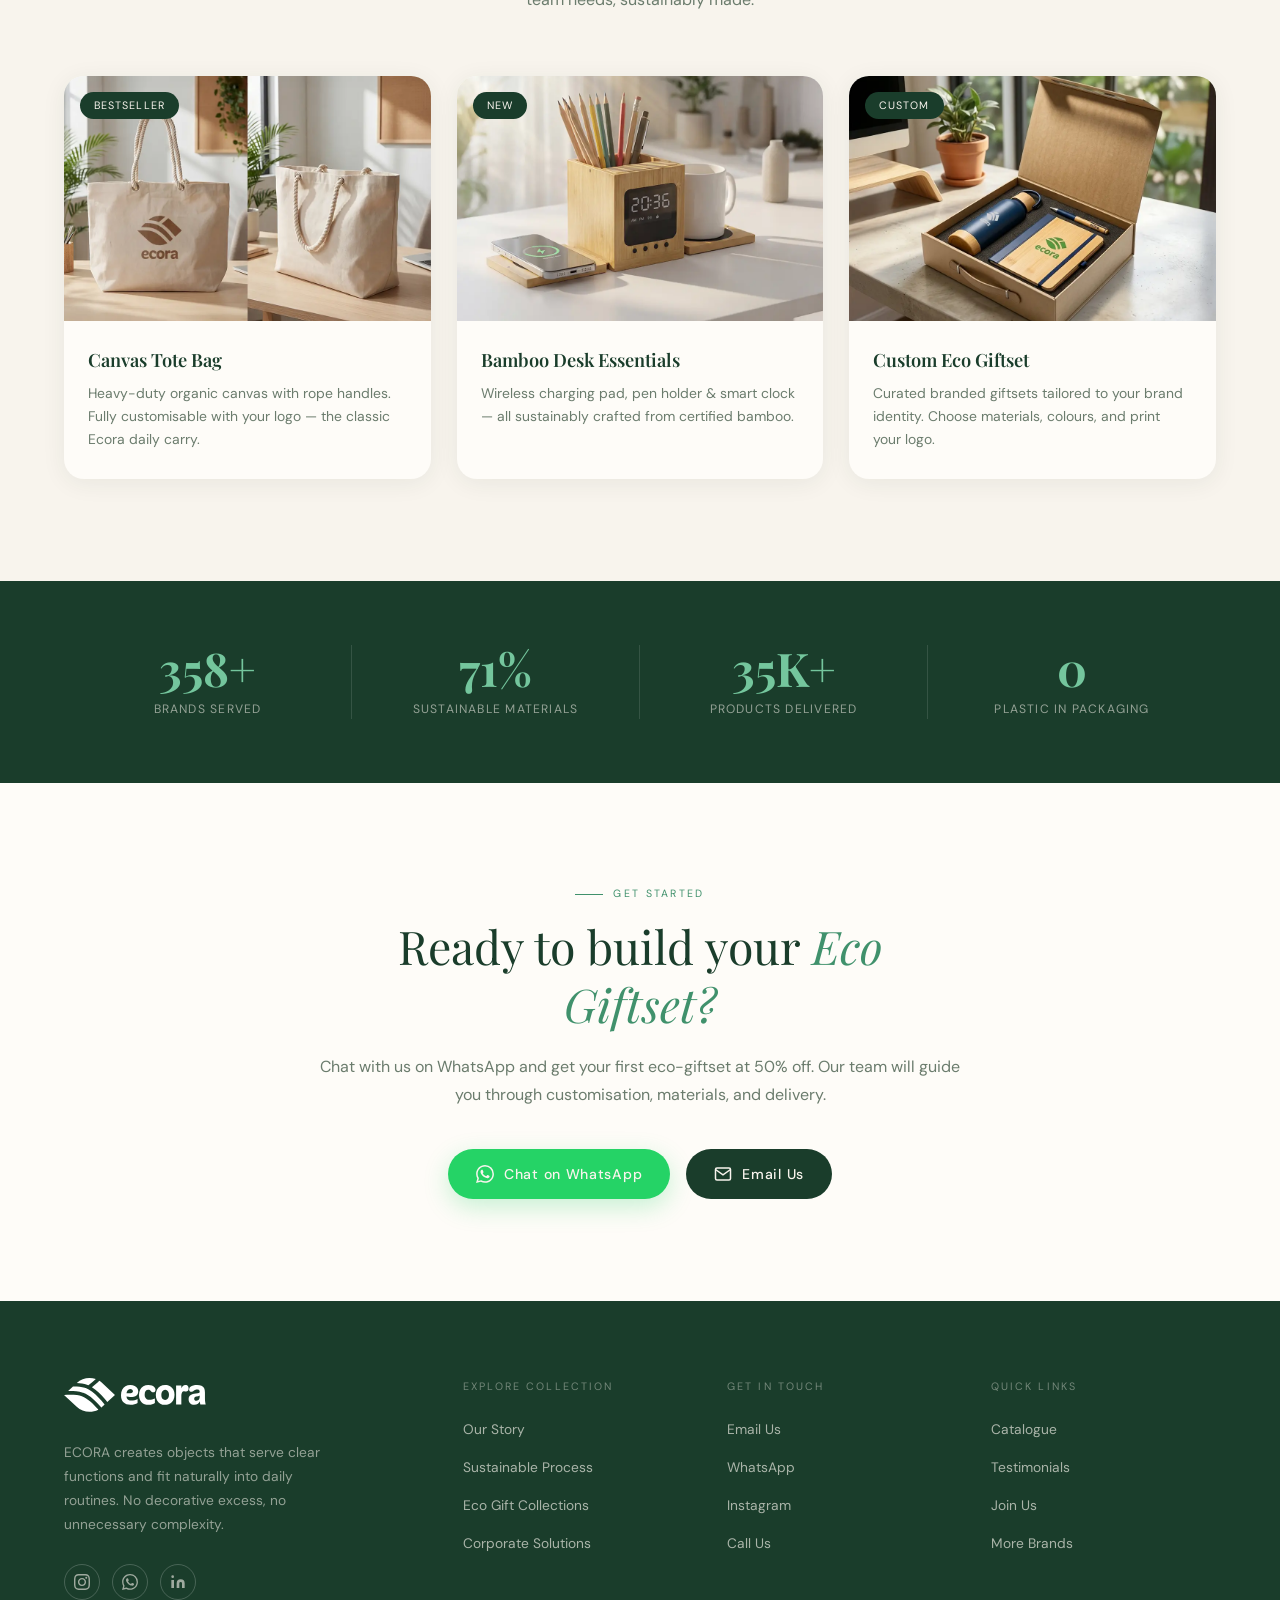
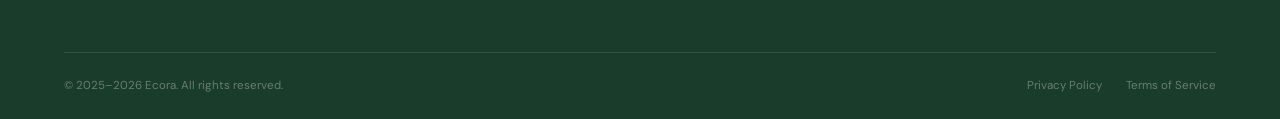
==== commit d9a9a254: "Update index.html" ====
--- a/index.html
+++ b/index.html
@@ -15,17 +15,17 @@
 <meta property="og:url" content="https://ecora-theta.vercel.app/" />
 <meta property="og:title" content="Ecora — Designed by Nature. Refined by Purpose." />
 <meta property="og:description" content="Sustainably crafted eco-giftsets and branded merchandise. Responsible sourcing, thoughtful design, zero plastic packaging." />
-<meta property="og:image" content="https://firebasestorage.googleapis.com/v0/b/merchanndise-8428f.appspot.com/o/ECORA%2FImage-right.webp?alt=media&token=49127466-11d8-4053-9ed7-c7614209fa18" />
+<meta property="og:image" content="images/Image-right.webp" />
 
 <!-- ── Twitter Card ── -->
 <meta name="twitter:card" content="summary_large_image" />
 <meta name="twitter:title" content="Ecora — Designed by Nature. Refined by Purpose." />
 <meta name="twitter:description" content="Sustainably crafted eco-giftsets and branded merchandise." />
-<meta name="twitter:image" content="https://firebasestorage.googleapis.com/v0/b/merchanndise-8428f.appspot.com/o/ECORA%2FImage-right.webp?alt=media&token=49127466-11d8-4053-9ed7-c7614209fa18" />
+<meta name="twitter:image" content="images/Image-right.webp" />
 
 <!-- ── Favicon ── -->
-<link rel="icon" type="image/svg+xml" href="Logo.svg" />
-<link rel="apple-touch-icon" href="Logo.svg" />
+<link rel="icon" type="image/svg+xml" href="images/Logo.svg" />
+<link rel="apple-touch-icon" href="images/Logo.svg" />
 
 <!-- ── Fonts ── -->
 <link rel="preconnect" href="https://fonts.googleapis.com" />
@@ -33,7 +33,7 @@
 <link href="https://fonts.googleapis.com/css2?family=Playfair+Display:ital,wght@0,400;0,700;1,400;1,600&family=DM+Sans:wght@300;400;500&family=Cormorant+Garamond:ital,wght@1,300;1,400&display=swap" rel="stylesheet" />
 
 <!-- ── Preload LCP hero image ── -->
-<link rel="preload" as="image" href="Image-right.webp" />
+<link rel="preload" as="image" href="images/Image-right.webp" />
 
 <style>
   /* ── Reset ── */
@@ -301,7 +301,7 @@
 
   .hero-bg {
     position: absolute; inset: 0;
-    background-image: url('Image-right.webp');
+    background-image: url('images/Image-right.webp');
     background-size: cover; background-position: center;
     filter: brightness(.38) saturate(1.1);
     transform: scale(1.05);
@@ -598,7 +598,7 @@
 
   .pillars-bg {
     position: absolute; inset: 0;
-    background-image: url('https://firebasestorage.googleapis.com/v0/b/merchanndise-8428f.appspot.com/o/ECORA%2Fcard2.webp?alt=media&token=af32f079-4ced-4717-8a99-c8fca36f3d08');
+    background-image: url('images/card2.webp');
     background-size: cover; background-position: center top;
     filter: brightness(.25) saturate(.8);
   }
@@ -1052,7 +1052,7 @@
 <!-- Navbar -->
 <nav id="navbar" role="navigation" aria-label="Main navigation">
   <a href="index.html" class="nav-logo" aria-label="Ecora — home">
-    <img src="Logo.svg" alt="Ecora" id="nav-logo-img"
+    <img src="images/Logo.svg" alt="Ecora" id="nav-logo-img"
          onerror="this.style.display='none';document.getElementById('nav-logo-fb').style.display='block';" />
     <span id="nav-logo-fb" style="display:none;font-family:var(--font-display);font-size:1.6rem;color:var(--cream);font-weight:700;">ecora</span>
   </a>
@@ -1102,7 +1102,7 @@
 
     <div class="hero-visual" aria-hidden="true">
       <div class="hero-glow"></div>
-      <img src="Leaf.webp" alt="" />
+      <img src="images/Leaf.webp" alt="" />
     </div>
   </div>
 
@@ -1143,7 +1143,7 @@
         </a>
       </div>
       <div class="about-image reveal reveal-delay-2">
-        <img src="Eccora-bag.webp" alt="Ecora canvas tote bag lifestyle shot" loading="lazy" />
+        <img src="images/Eccora-bag.webp" alt="Ecora canvas tote bag lifestyle shot" loading="lazy" />
         <div class="about-badge" aria-label="100% Sustainably Sourced">
           <strong>100%</strong>
           Sustainably Sourced
@@ -1157,7 +1157,7 @@
 <section id="responsibility" aria-labelledby="resp-heading">
   <div class="resp-banner">
     <div class="resp-image">
-      <img src="Image-Left.webp" alt="Ecora workspace essentials arrangement" loading="lazy" />
+      <img src="images/Image-Left.webp" alt="Ecora workspace essentials arrangement" loading="lazy" />
     </div>
     <div class="resp-center reveal">
       <div class="section-label" style="justify-content:center;margin-bottom:1rem;" aria-hidden="true">Our Commitment</div>
@@ -1166,7 +1166,7 @@
       <a href="sustainable-process.html" class="btn-outline">Read more</a>
     </div>
     <div class="resp-image">
-      <img src="Image-right.webp" alt="Ecora tote bag in a modern workspace" loading="lazy" />
+      <img src="images/Image-right.webp" alt="Ecora tote bag in a modern workspace" loading="lazy" />
     </div>
   </div>
 </section>
@@ -1220,7 +1220,7 @@
     <div class="products-showcase">
       <article class="product-card reveal">
         <div class="product-img">
-          <img src="card1.webp" alt="Ecora organic canvas tote bag with rope handles" loading="lazy" />
+          <img src="images/card1.webp" alt="Ecora organic canvas tote bag with rope handles" loading="lazy" />
           <div class="product-tag" aria-label="Bestseller">Bestseller</div>
         </div>
         <div class="product-body">
@@ -1230,7 +1230,7 @@
       </article>
       <article class="product-card reveal reveal-delay-2">
         <div class="product-img">
-          <img src="card2.webp" alt="Ecora bamboo desk set with wireless charger and pen holder" loading="lazy" />
+          <img src="images/card2.webp" alt="Ecora bamboo desk set with wireless charger and pen holder" loading="lazy" />
           <div class="product-tag" aria-label="New">New</div>
         </div>
         <div class="product-body">
@@ -1240,7 +1240,7 @@
       </article>
       <article class="product-card reveal reveal-delay-3">
         <div class="product-img">
-          <img src="card3.webp" alt="Ecora custom eco giftset with branded packaging" loading="lazy" />
+          <img src="images/card3.webp" alt="Ecora custom eco giftset with branded packaging" loading="lazy" />
           <div class="product-tag" aria-label="Custom">Custom</div>
         </div>
         <div class="product-body">
@@ -1304,7 +1304,7 @@
   <div class="container">
     <div class="footer-grid">
       <div class="footer-brand">
-        <img src="Logo.svg" alt="Ecora"
+        <img src="images/Logo.svg" alt="Ecora"
              onerror="this.style.display='none';document.getElementById('footer-logo-fb').style.display='block';" />
         <span id="footer-logo-fb" style="display:none;font-family:var(--font-display);font-size:1.8rem;color:var(--cream);font-weight:700;">ecora</span>
         <p>ECORA creates objects that serve clear functions and fit naturally into daily routines. No decorative excess, no unnecessary complexity.</p>
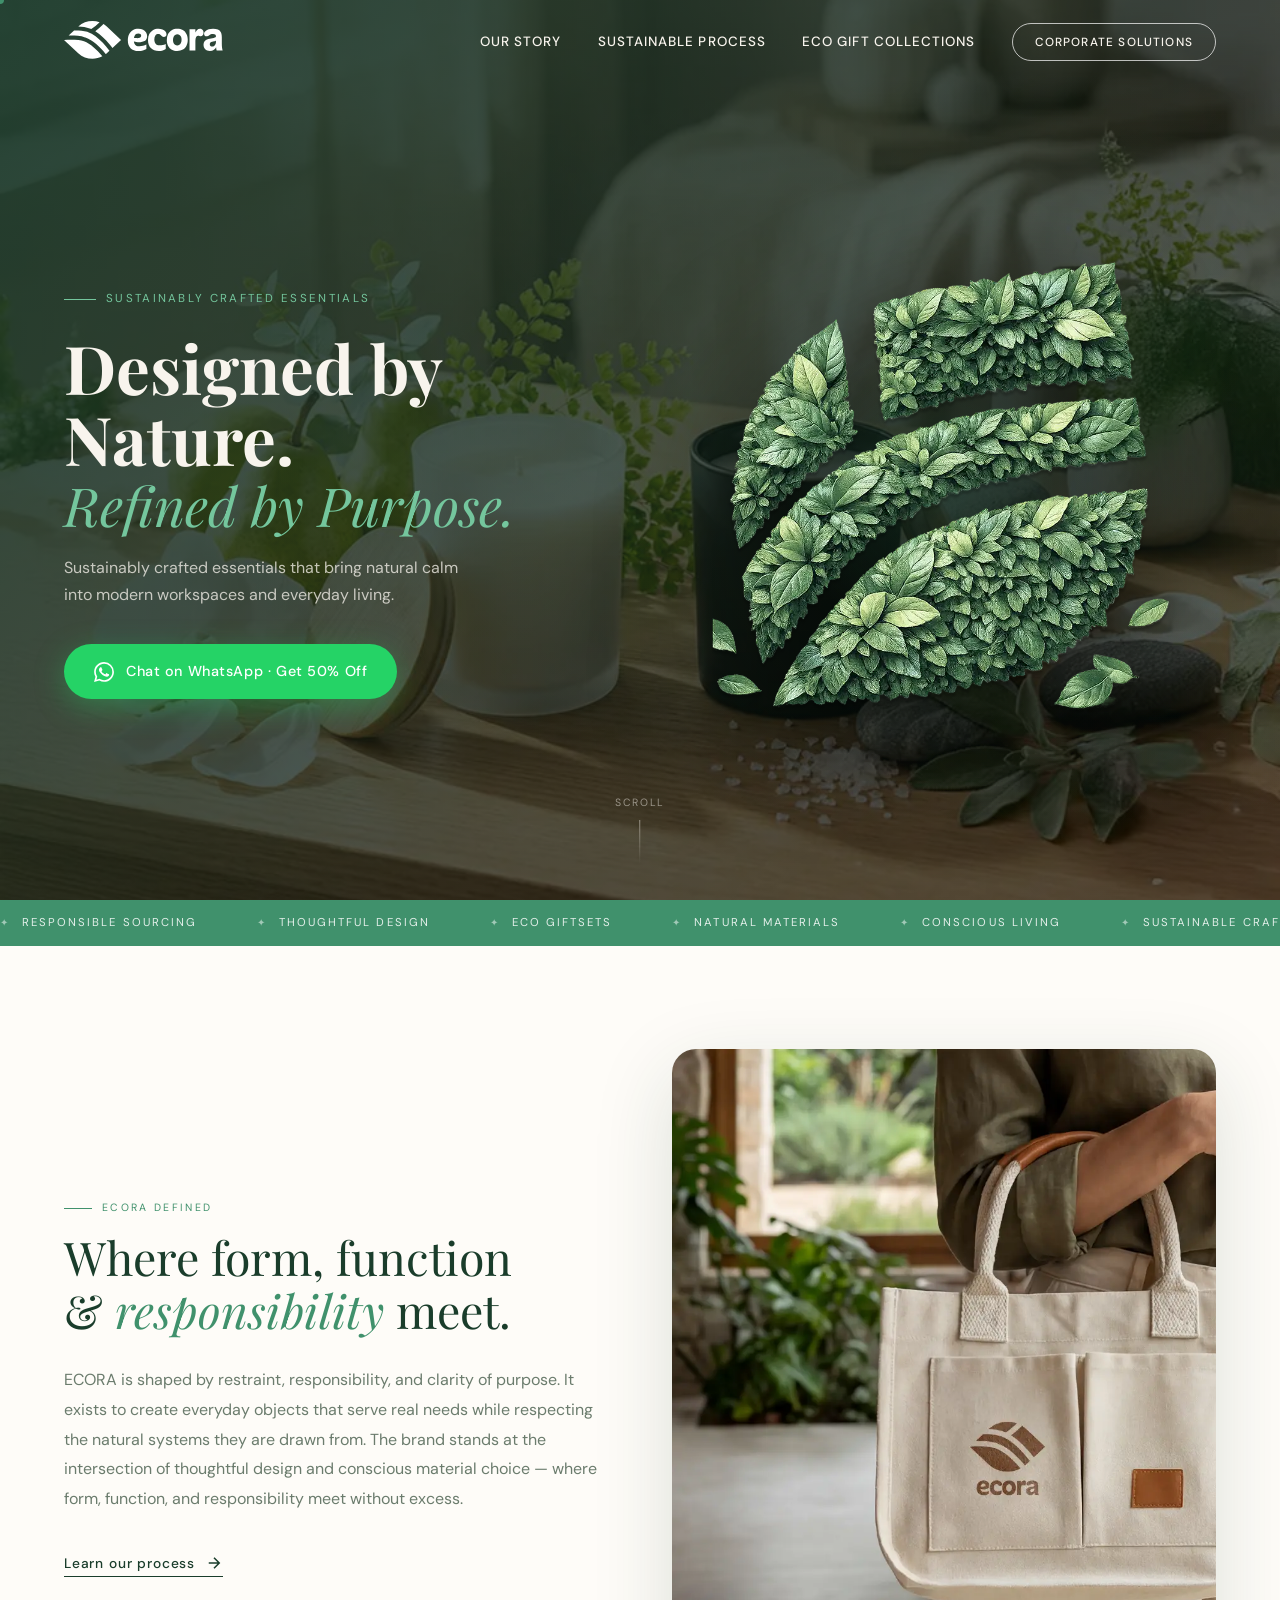
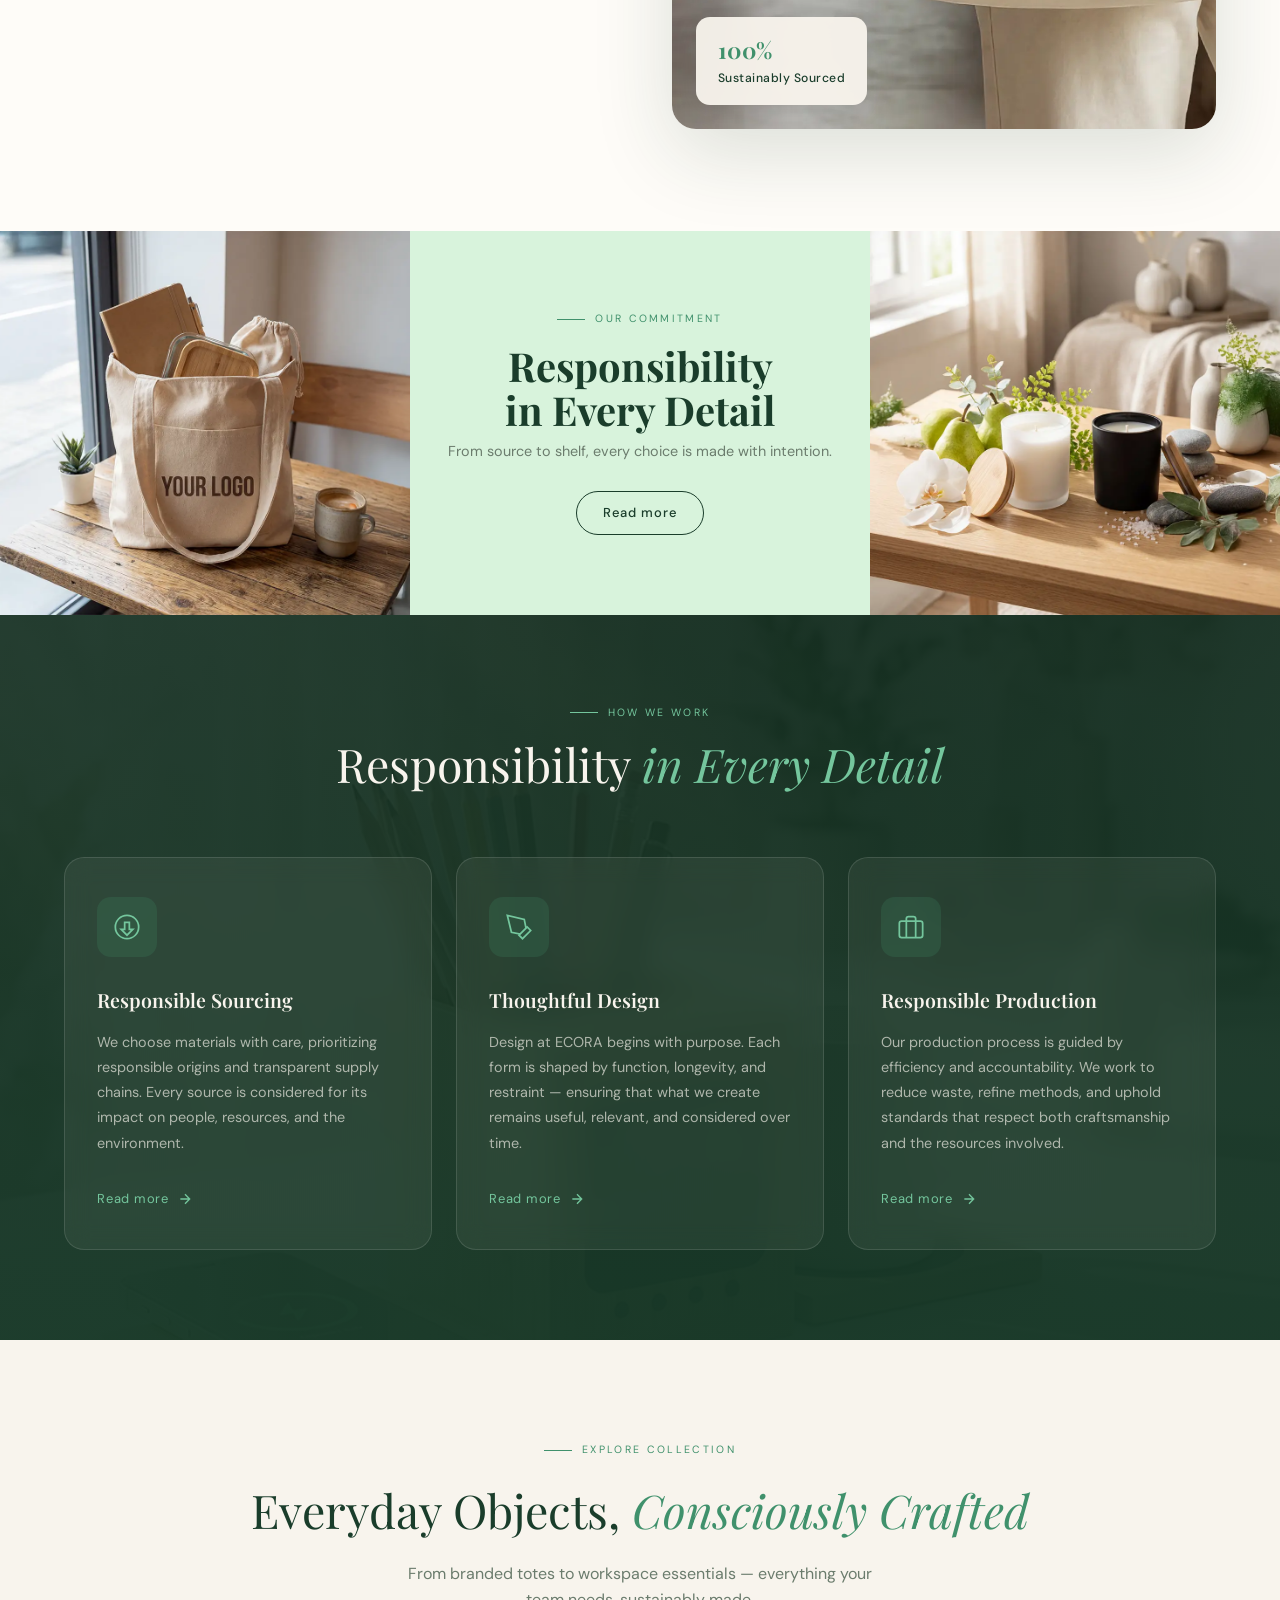
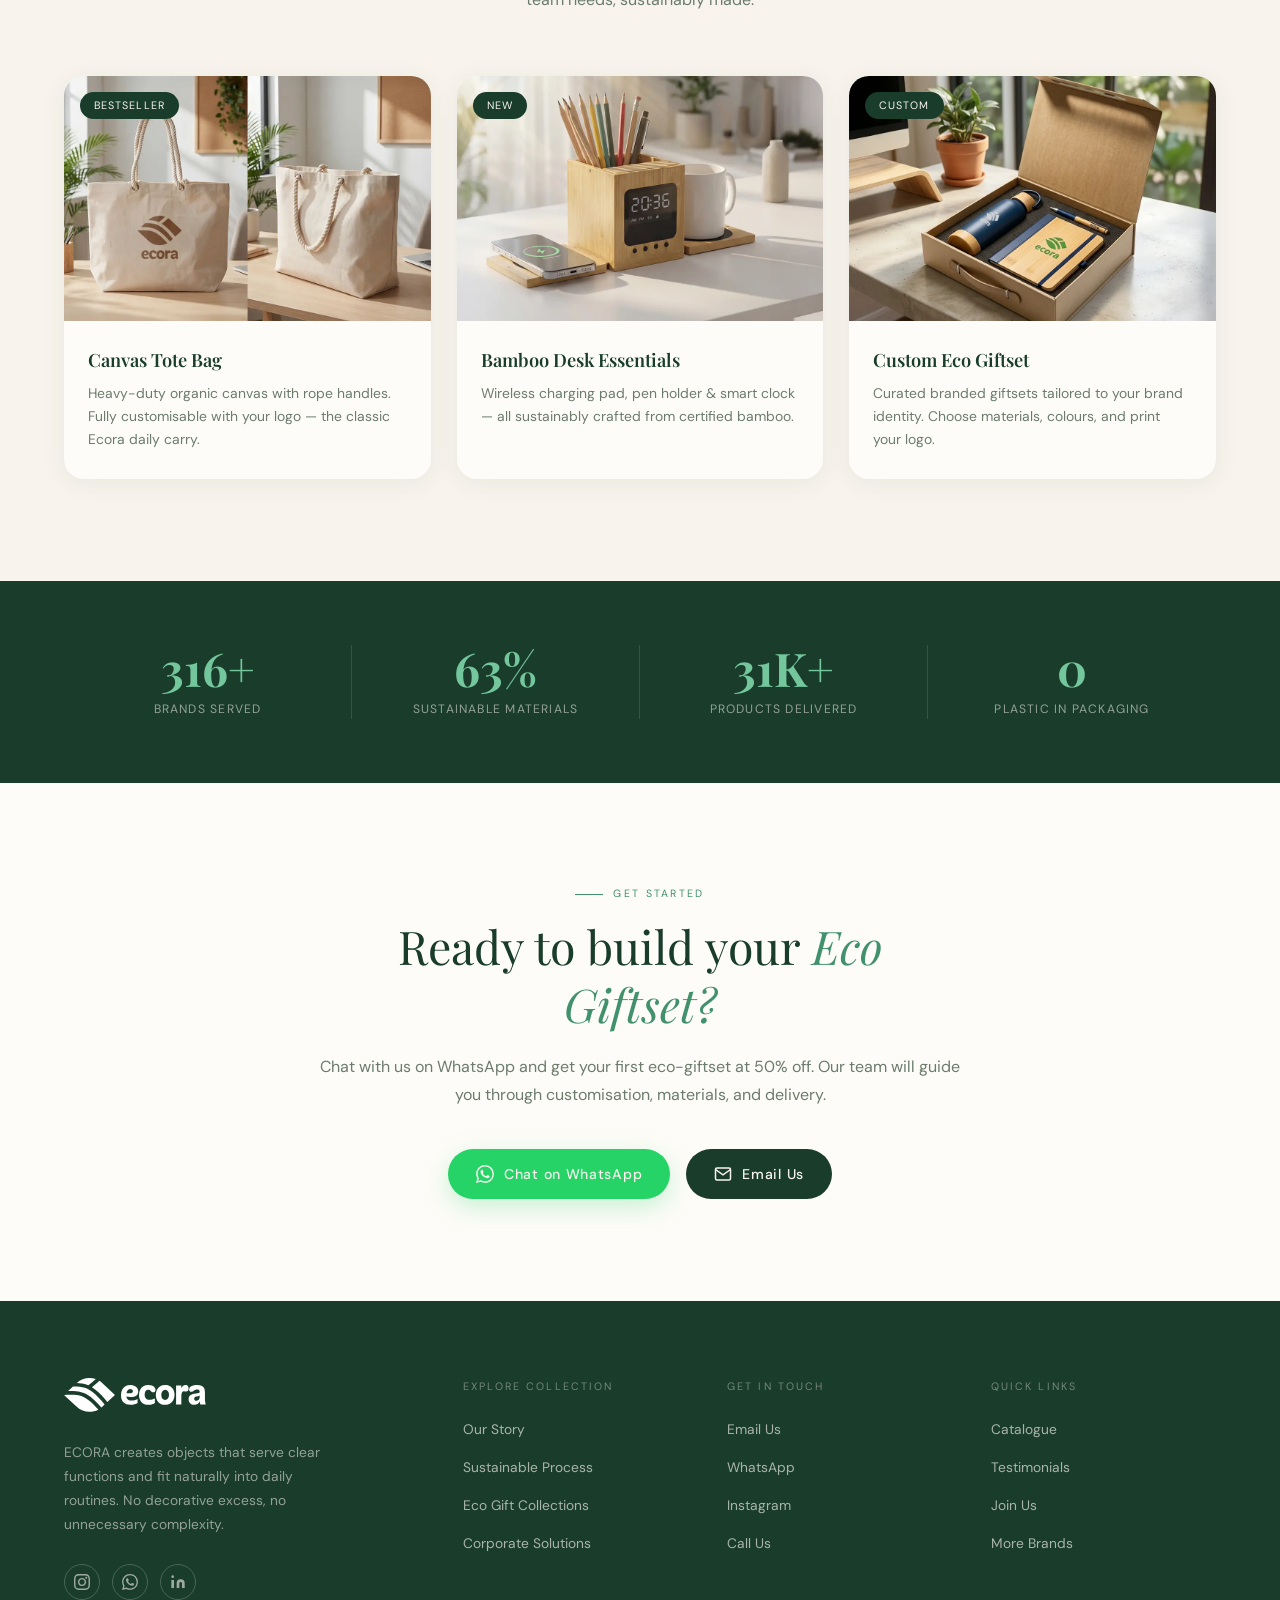
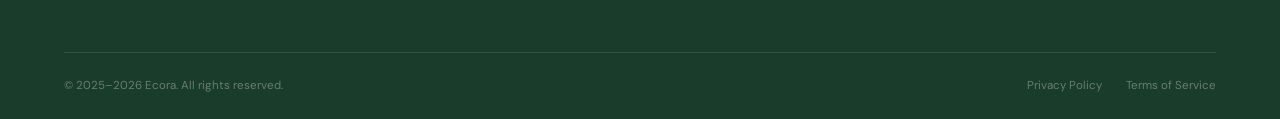
==== commit d51d7303: "Update index.html" ====
--- a/index.html
+++ b/index.html
@@ -1051,16 +1051,16 @@
 
 <!-- Navbar -->
 <nav id="navbar" role="navigation" aria-label="Main navigation">
-  <a href="index.html" class="nav-logo" aria-label="Ecora — home">
+  <a href="/" class="nav-logo" aria-label="Ecora — home">
     <img src="images/Logo.svg" alt="Ecora" id="nav-logo-img"
          onerror="this.style.display='none';document.getElementById('nav-logo-fb').style.display='block';" />
     <span id="nav-logo-fb" style="display:none;font-family:var(--font-display);font-size:1.6rem;color:var(--cream);font-weight:700;">ecora</span>
   </a>
   <ul class="nav-links">
-    <li><a href="our-story.html">Our Story</a></li>
-    <li><a href="sustainable-process.html">Sustainable Process</a></li>
-    <li><a href="eco-gift-collections.html">Eco Gift Collections</a></li>
-    <li><a href="corporate-solutions.html" class="nav-cta">Corporate Solutions</a></li>
+    <li><a href="our-story">Our Story</a></li>
+    <li><a href="sustainable-process">Sustainable Process</a></li>
+    <li><a href="eco-gift-collections">Eco Gift Collections</a></li>
+    <li><a href="corporate-solutions" class="nav-cta">Corporate Solutions</a></li>
   </ul>
   <button class="hamburger" id="hamburger" type="button" aria-label="Open menu" aria-expanded="false" aria-controls="mobileMenu">
     <span></span><span></span><span></span>
@@ -1069,10 +1069,10 @@
 
 <!-- Mobile Menu -->
 <div class="mobile-menu" id="mobileMenu" role="dialog" aria-label="Mobile navigation" aria-modal="true">
-  <a href="our-story.html">Our Story</a>
-  <a href="sustainable-process.html">Sustainable Process</a>
-  <a href="eco-gift-collections.html">Eco Gift Collections</a>
-  <a href="corporate-solutions.html" class="mobile-cta">Corporate Solutions</a>
+  <a href="our-story">Our Story</a>
+  <a href="sustainable-process">Sustainable Process</a>
+  <a href="eco-gift-collections">Eco Gift Collections</a>
+  <a href="corporate-solutions" class="mobile-cta">Corporate Solutions</a>
 </div>
 
 <!-- ════════════ MAIN ════════════ -->
@@ -1163,7 +1163,7 @@
       <div class="section-label" style="justify-content:center;margin-bottom:1rem;" aria-hidden="true">Our Commitment</div>
       <h2 id="resp-heading">Responsibility<br>in Every Detail</h2>
       <p>From source to shelf, every choice is made with intention.</p>
-      <a href="sustainable-process.html" class="btn-outline">Read more</a>
+      <a href="sustainable-process" class="btn-outline">Read more</a>
     </div>
     <div class="resp-image">
       <img src="images/Image-right.webp" alt="Ecora tote bag in a modern workspace" loading="lazy" />
@@ -1187,7 +1187,7 @@
         </div>
         <h3>Responsible Sourcing</h3>
         <p>We choose materials with care, prioritizing responsible origins and transparent supply chains. Every source is considered for its impact on people, resources, and the environment.</p>
-        <a href="sustainable-process.html#pillar-sourcing" class="pillar-link">Read more <svg width="16" height="16" viewBox="0 0 24 24" fill="none" stroke="currentColor" stroke-width="2" aria-hidden="true"><path d="M5 12h14M12 5l7 7-7 7"/></svg></a>
+        <a href="sustainable-process#pillar-sourcing" class="pillar-link">Read more <svg width="16" height="16" viewBox="0 0 24 24" fill="none" stroke="currentColor" stroke-width="2" aria-hidden="true"><path d="M5 12h14M12 5l7 7-7 7"/></svg></a>
       </article>
       <article class="pillar-card reveal reveal-delay-2">
         <div class="pillar-icon" aria-hidden="true">
@@ -1195,7 +1195,7 @@
         </div>
         <h3>Thoughtful Design</h3>
         <p>Design at ECORA begins with purpose. Each form is shaped by function, longevity, and restraint — ensuring that what we create remains useful, relevant, and considered over time.</p>
-        <a href="sustainable-process.html#pillar-design" class="pillar-link">Read more <svg width="16" height="16" viewBox="0 0 24 24" fill="none" stroke="currentColor" stroke-width="2" aria-hidden="true"><path d="M5 12h14M12 5l7 7-7 7"/></svg></a>
+        <a href="sustainable-process#pillar-design" class="pillar-link">Read more <svg width="16" height="16" viewBox="0 0 24 24" fill="none" stroke="currentColor" stroke-width="2" aria-hidden="true"><path d="M5 12h14M12 5l7 7-7 7"/></svg></a>
       </article>
       <article class="pillar-card reveal reveal-delay-3">
         <div class="pillar-icon" aria-hidden="true">
@@ -1203,7 +1203,7 @@
         </div>
         <h3>Responsible Production</h3>
         <p>Our production process is guided by efficiency and accountability. We work to reduce waste, refine methods, and uphold standards that respect both craftsmanship and the resources involved.</p>
-        <a href="sustainable-process.html#pillar-production" class="pillar-link">Read more <svg width="16" height="16" viewBox="0 0 24 24" fill="none" stroke="currentColor" stroke-width="2" aria-hidden="true"><path d="M5 12h14M12 5l7 7-7 7"/></svg></a>
+        <a href="sustainable-process#pillar-production" class="pillar-link">Read more <svg width="16" height="16" viewBox="0 0 24 24" fill="none" stroke="currentColor" stroke-width="2" aria-hidden="true"><path d="M5 12h14M12 5l7 7-7 7"/></svg></a>
       </article>
     </div>
   </div>
@@ -1324,10 +1324,10 @@
       <div class="footer-col">
         <h4>Explore Collection</h4>
         <ul>
-          <li><a href="our-story.html">Our Story</a></li>
-          <li><a href="sustainable-process.html">Sustainable Process</a></li>
-          <li><a href="eco-gift-collections.html">Eco Gift Collections</a></li>
-          <li><a href="corporate-solutions.html">Corporate Solutions</a></li>
+          <li><a href="our-story">Our Story</a></li>
+          <li><a href="sustainable-process">Sustainable Process</a></li>
+          <li><a href="eco-gift-collections">Eco Gift Collections</a></li>
+          <li><a href="corporate-solutions">Corporate Solutions</a></li>
         </ul>
       </div>
 
@@ -1344,10 +1344,10 @@
       <div class="footer-col">
         <h4>Quick Links</h4>
         <ul>
-          <li><a href="eco-gift-collections.html">Catalogue</a></li>
-          <li><a href="our-story.html#testimonials">Testimonials</a></li>
+          <li><a href="eco-gift-collections">Catalogue</a></li>
+          <li><a href="our-story#testimonials">Testimonials</a></li>
           <li><a href="mailto:hello@ecora.com?subject=Joining%20Ecora">Join Us</a></li>
-          <li><a href="corporate-solutions.html">More Brands</a></li>
+          <li><a href="corporate-solutions">More Brands</a></li>
         </ul>
       </div>
     </div>
@@ -1355,8 +1355,8 @@
     <div class="footer-bottom">
       <span>© <span id="footer-year">2025</span> Ecora. All rights reserved.</span>
       <div style="display:flex;gap:1.5rem;">
-        <a href="privacy.html">Privacy Policy</a>
-        <a href="terms.html">Terms of Service</a>
+        <a href="privacy">Privacy Policy</a>
+        <a href="terms">Terms of Service</a>
       </div>
     </div>
   </div>
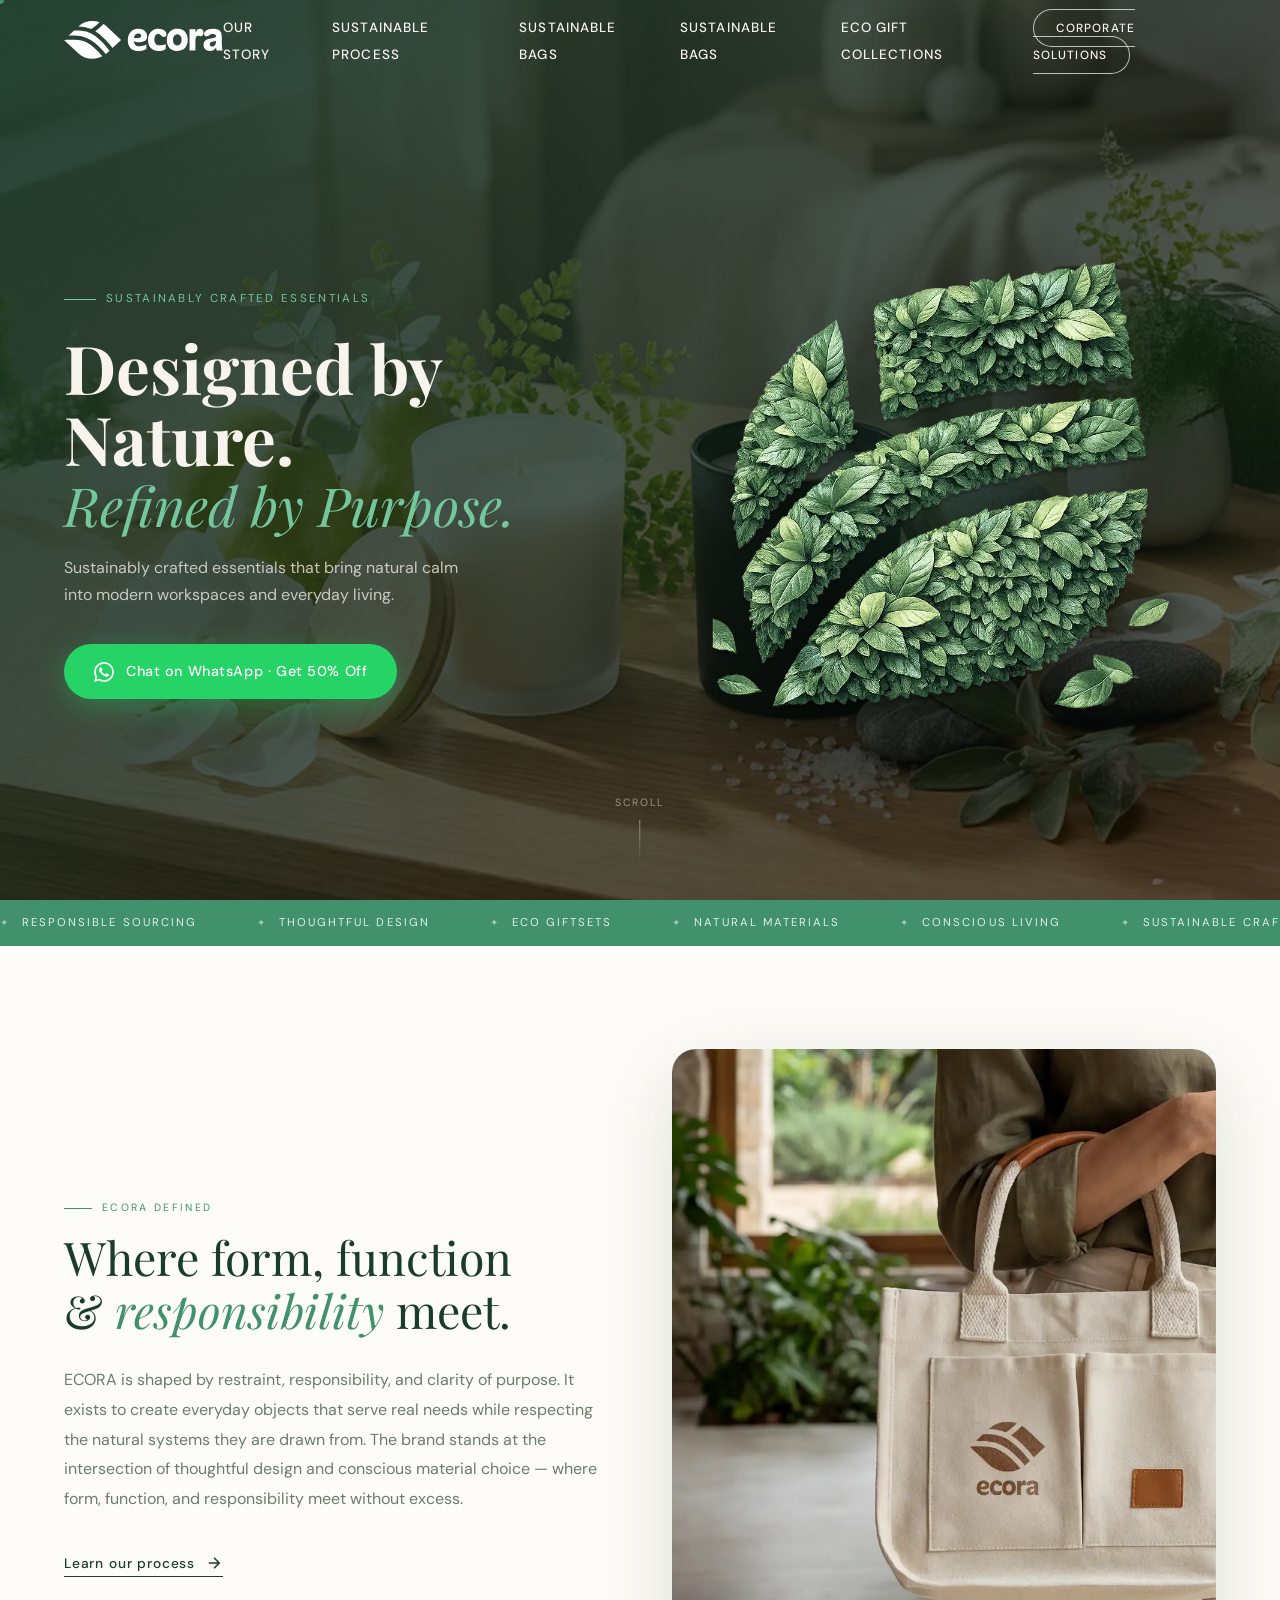
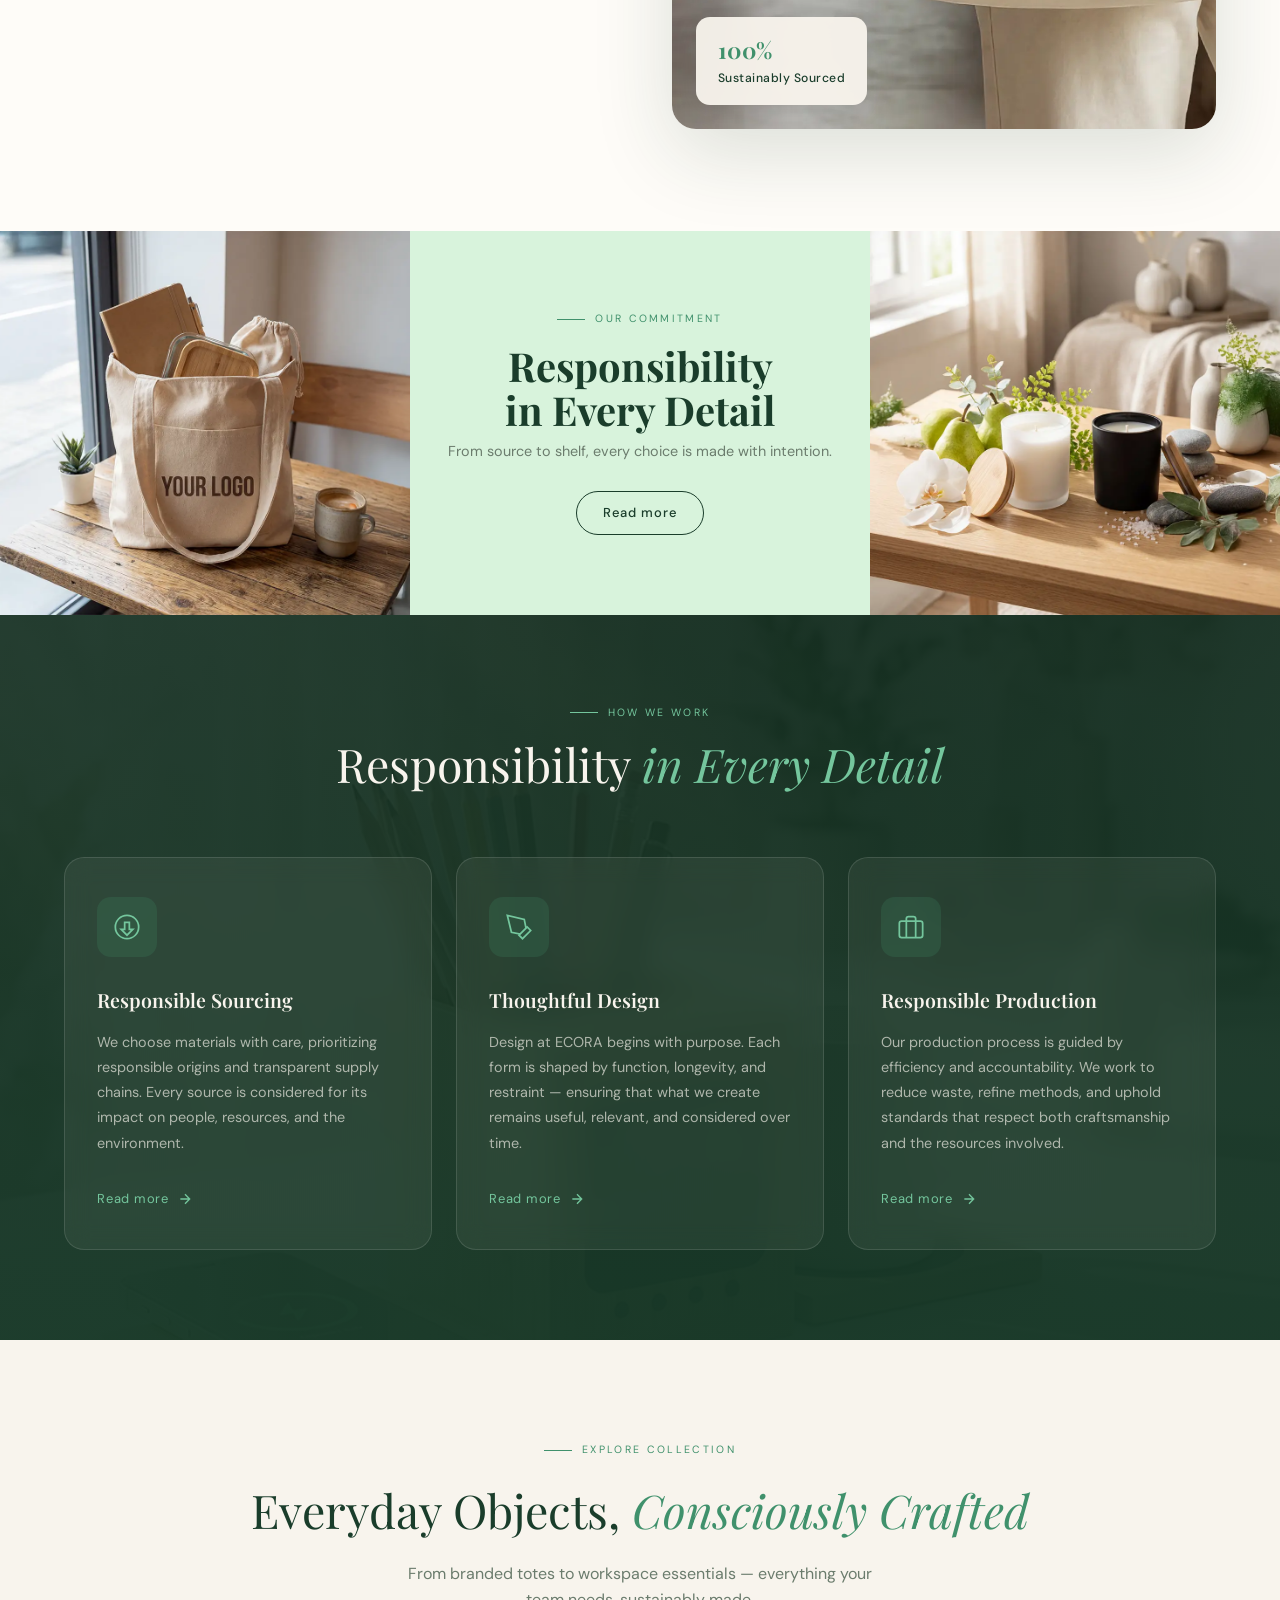
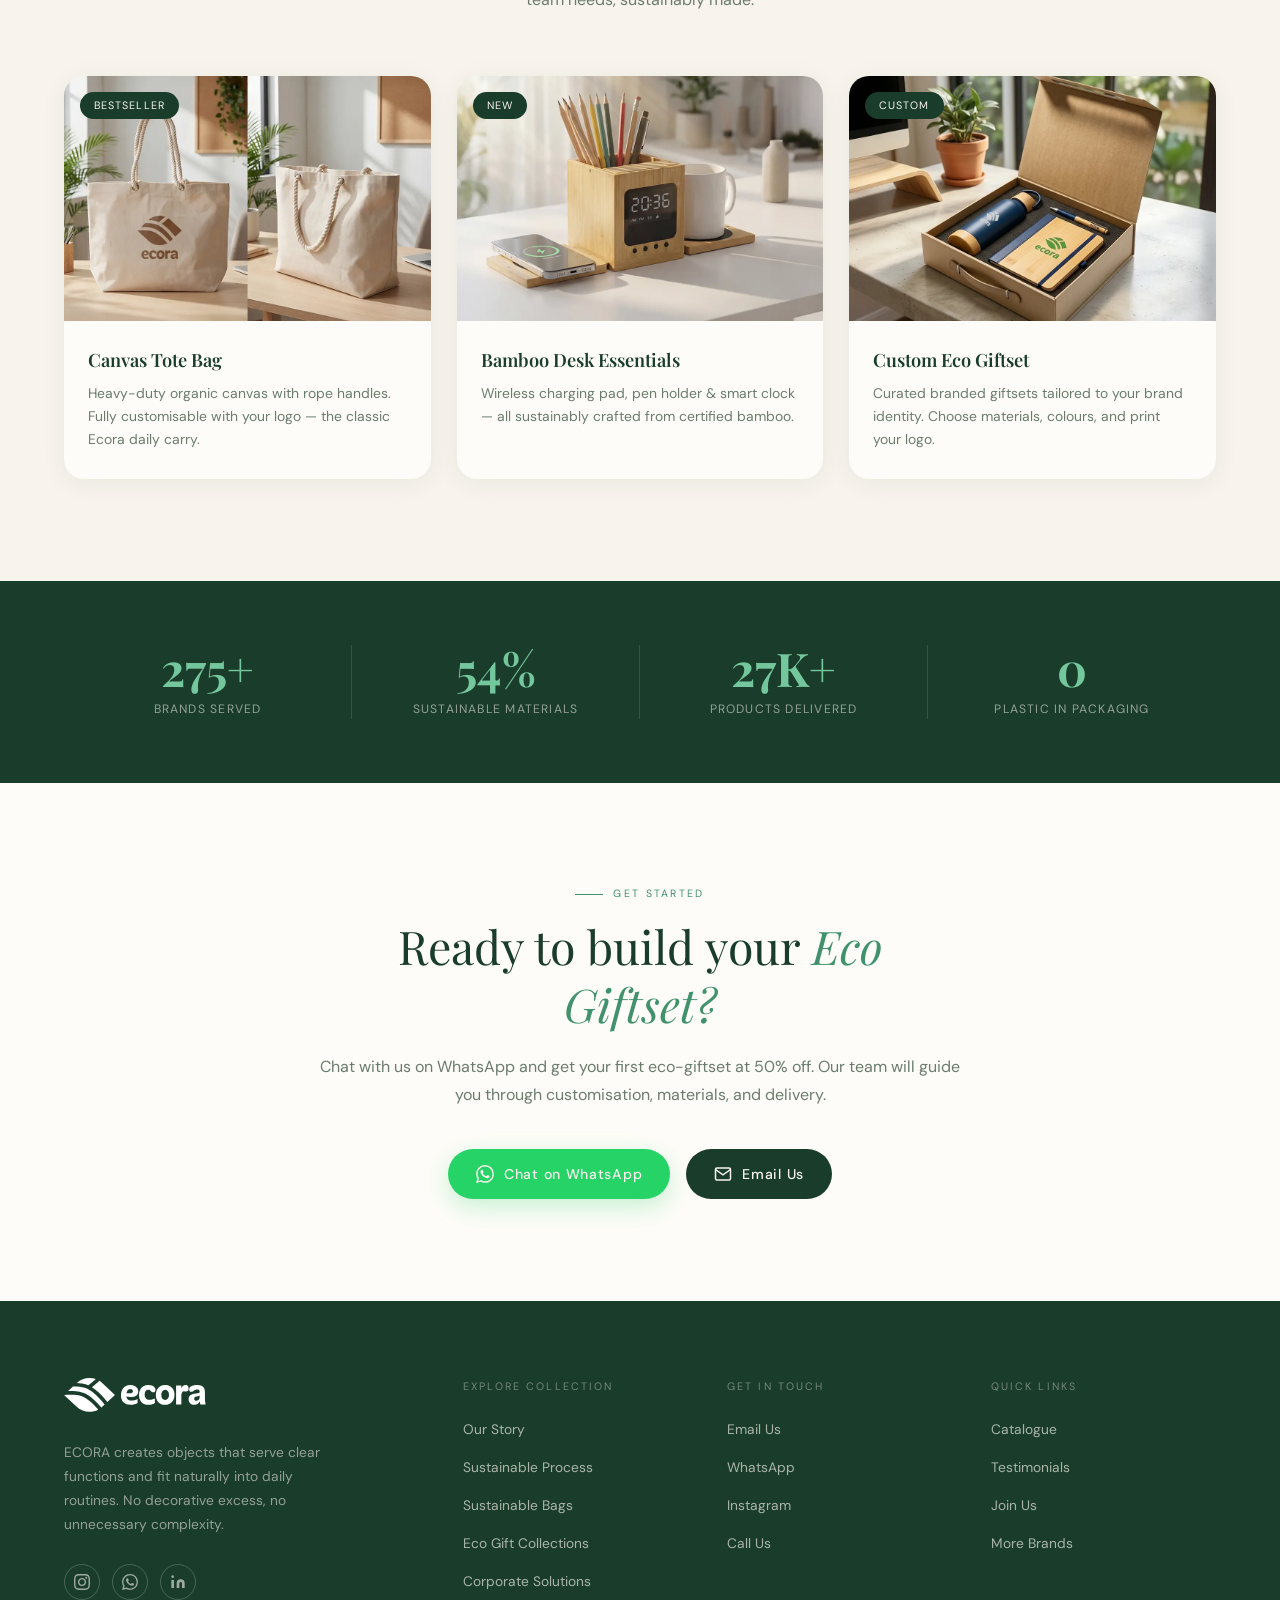
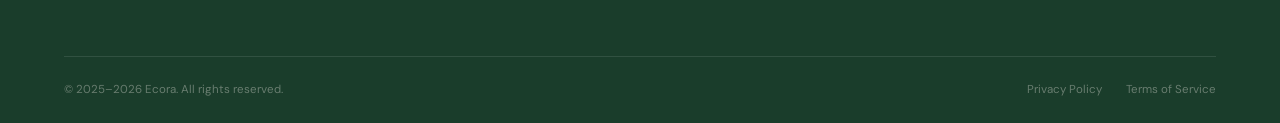
==== commit 91a5ea42: "Add Sustainable Bags to navbar" ====
--- a/index.html
+++ b/index.html
@@ -1059,6 +1059,8 @@
   <ul class="nav-links">
     <li><a href="our-story">Our Story</a></li>
     <li><a href="sustainable-process">Sustainable Process</a></li>
+          <li><a href="sustainable-bags">Sustainable Bags</a></li>
+    <li><a href="sustainable-bags">Sustainable Bags</a></li>
     <li><a href="eco-gift-collections">Eco Gift Collections</a></li>
     <li><a href="corporate-solutions" class="nav-cta">Corporate Solutions</a></li>
   </ul>
@@ -1326,6 +1328,7 @@
         <ul>
           <li><a href="our-story">Our Story</a></li>
           <li><a href="sustainable-process">Sustainable Process</a></li>
+          <li><a href="sustainable-bags">Sustainable Bags</a></li>
           <li><a href="eco-gift-collections">Eco Gift Collections</a></li>
           <li><a href="corporate-solutions">Corporate Solutions</a></li>
         </ul>
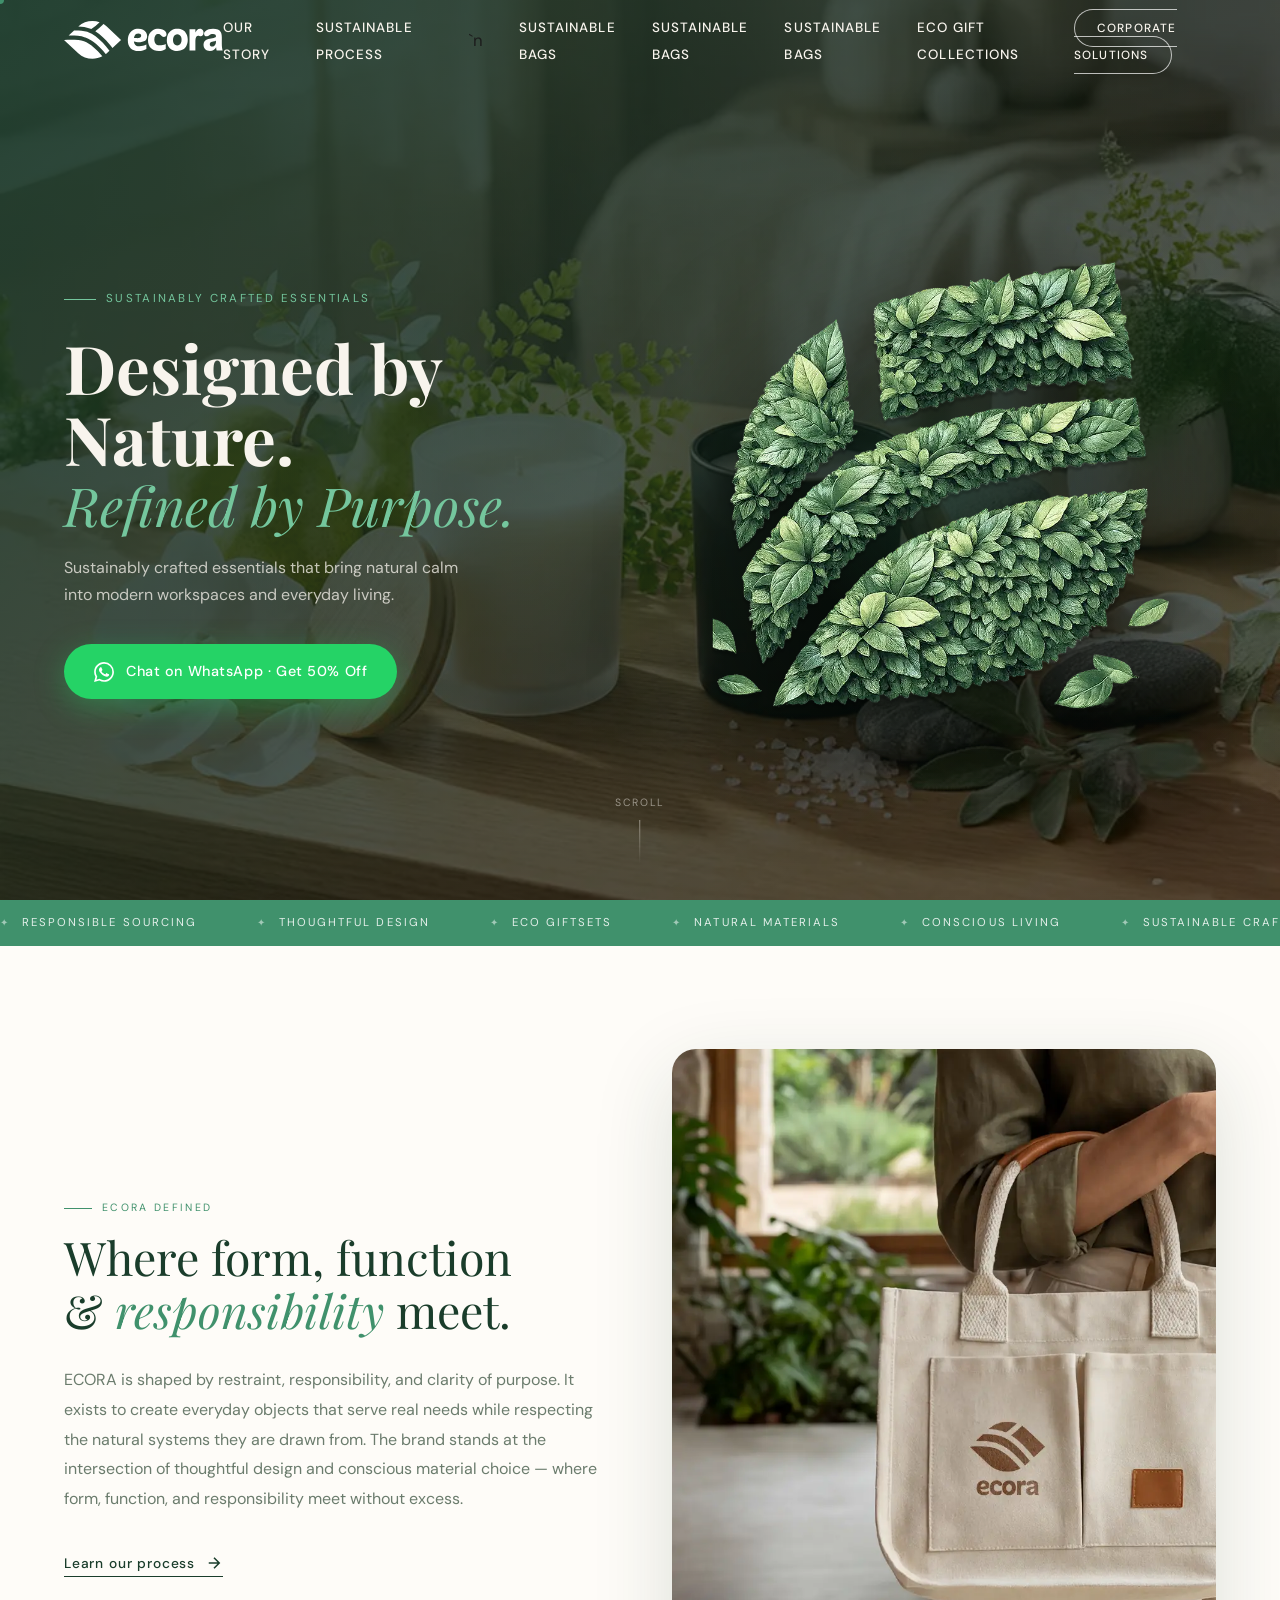
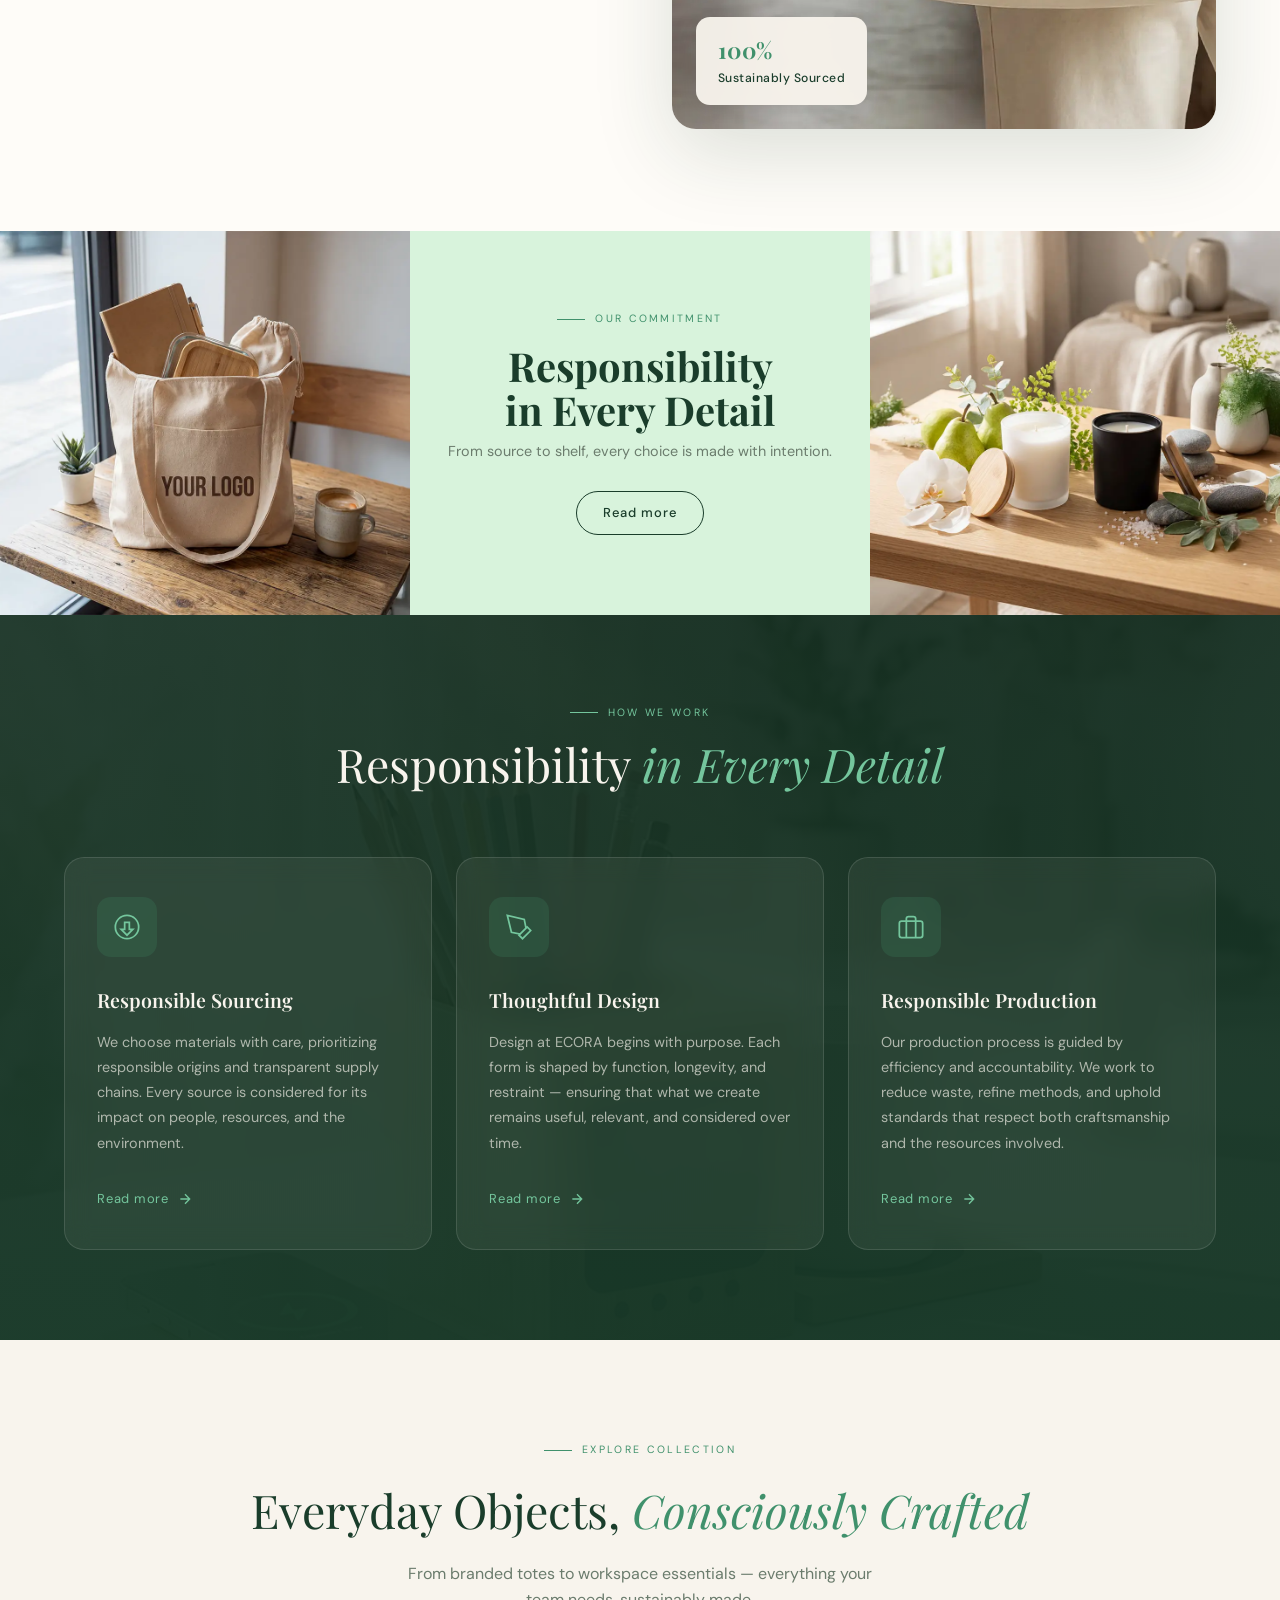
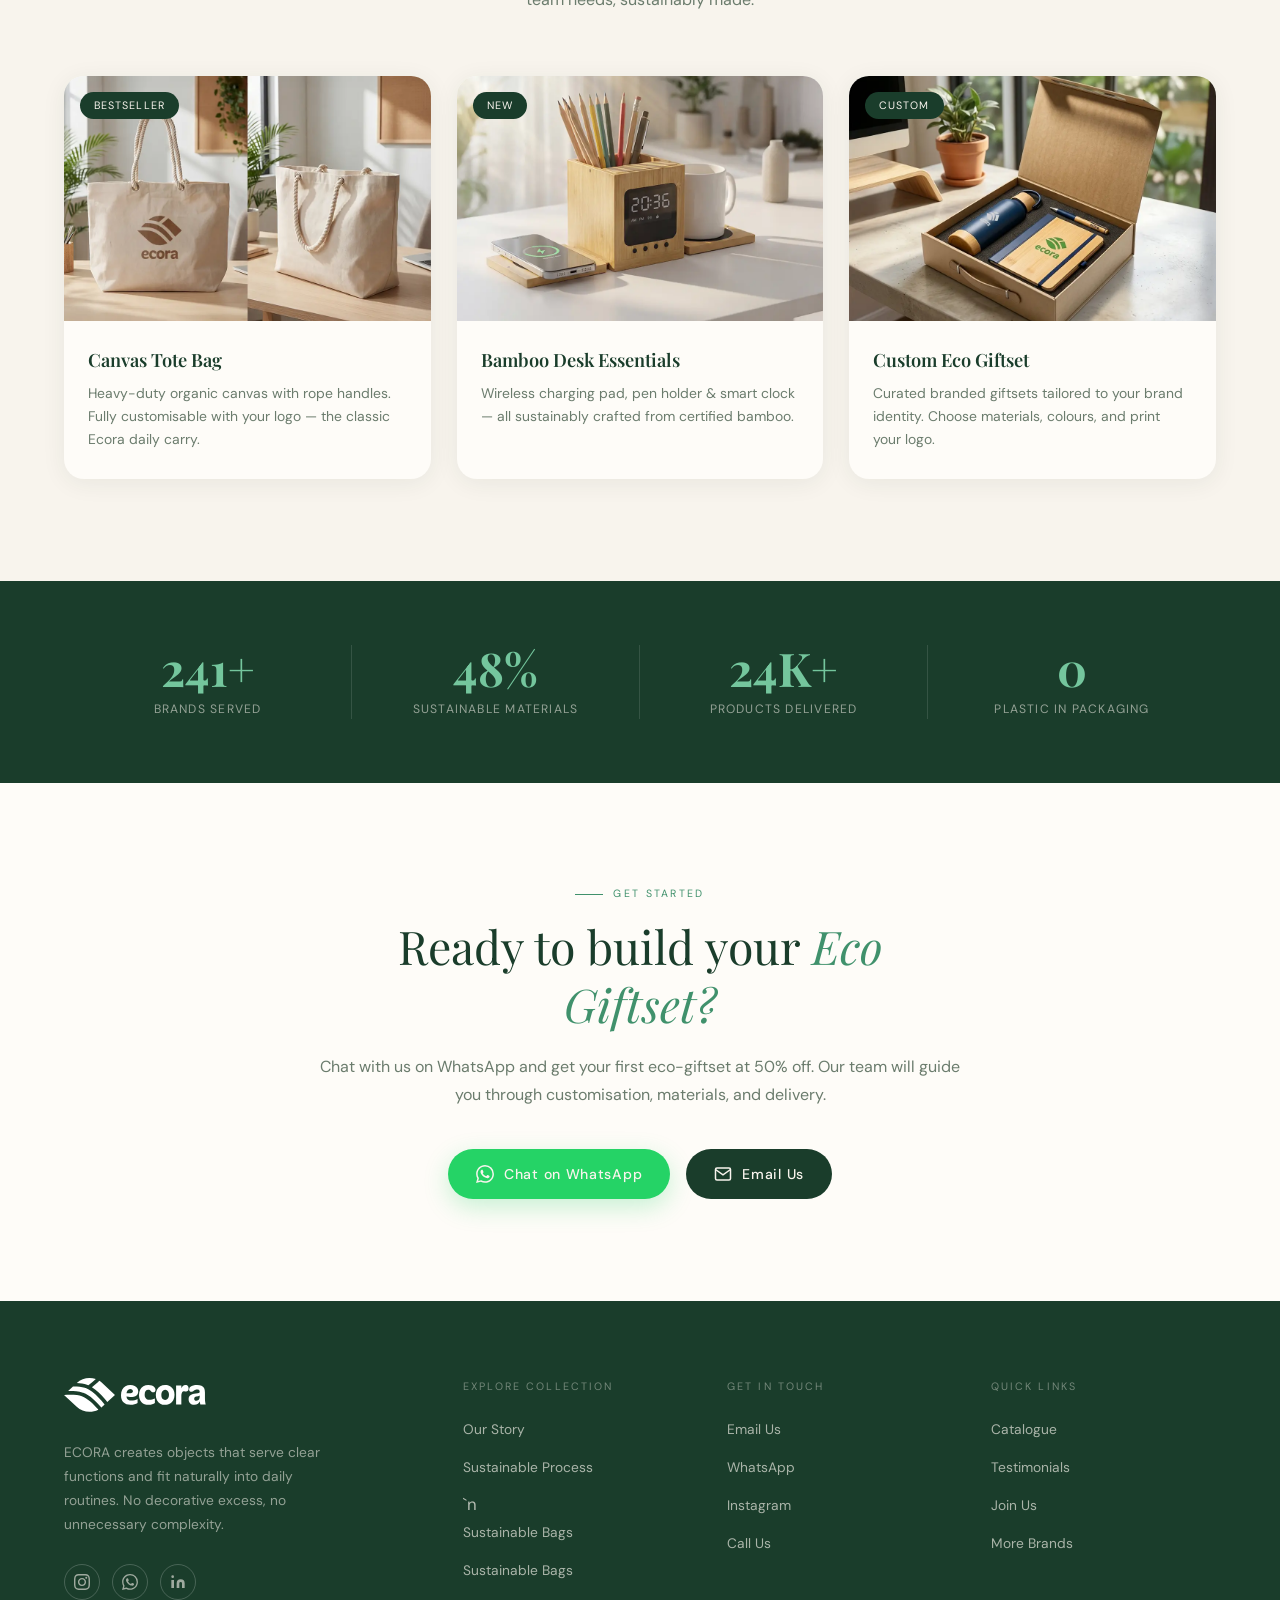
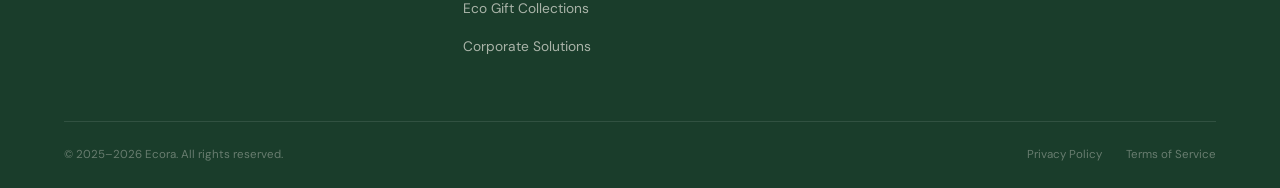
==== commit 238090c5: "Add Sustainable Bags to all navbars" ====
--- a/index.html
+++ b/index.html
@@ -1058,7 +1058,7 @@
   </a>
   <ul class="nav-links">
     <li><a href="our-story">Our Story</a></li>
-    <li><a href="sustainable-process">Sustainable Process</a></li>
+    <li><a href="sustainable-process">Sustainable Process</a></li>`n    <li><a href="sustainable-bags">Sustainable Bags</a></li>
           <li><a href="sustainable-bags">Sustainable Bags</a></li>
     <li><a href="sustainable-bags">Sustainable Bags</a></li>
     <li><a href="eco-gift-collections">Eco Gift Collections</a></li>
@@ -1327,7 +1327,7 @@
         <h4>Explore Collection</h4>
         <ul>
           <li><a href="our-story">Our Story</a></li>
-          <li><a href="sustainable-process">Sustainable Process</a></li>
+          <li><a href="sustainable-process">Sustainable Process</a></li>`n    <li><a href="sustainable-bags">Sustainable Bags</a></li>
           <li><a href="sustainable-bags">Sustainable Bags</a></li>
           <li><a href="eco-gift-collections">Eco Gift Collections</a></li>
           <li><a href="corporate-solutions">Corporate Solutions</a></li>
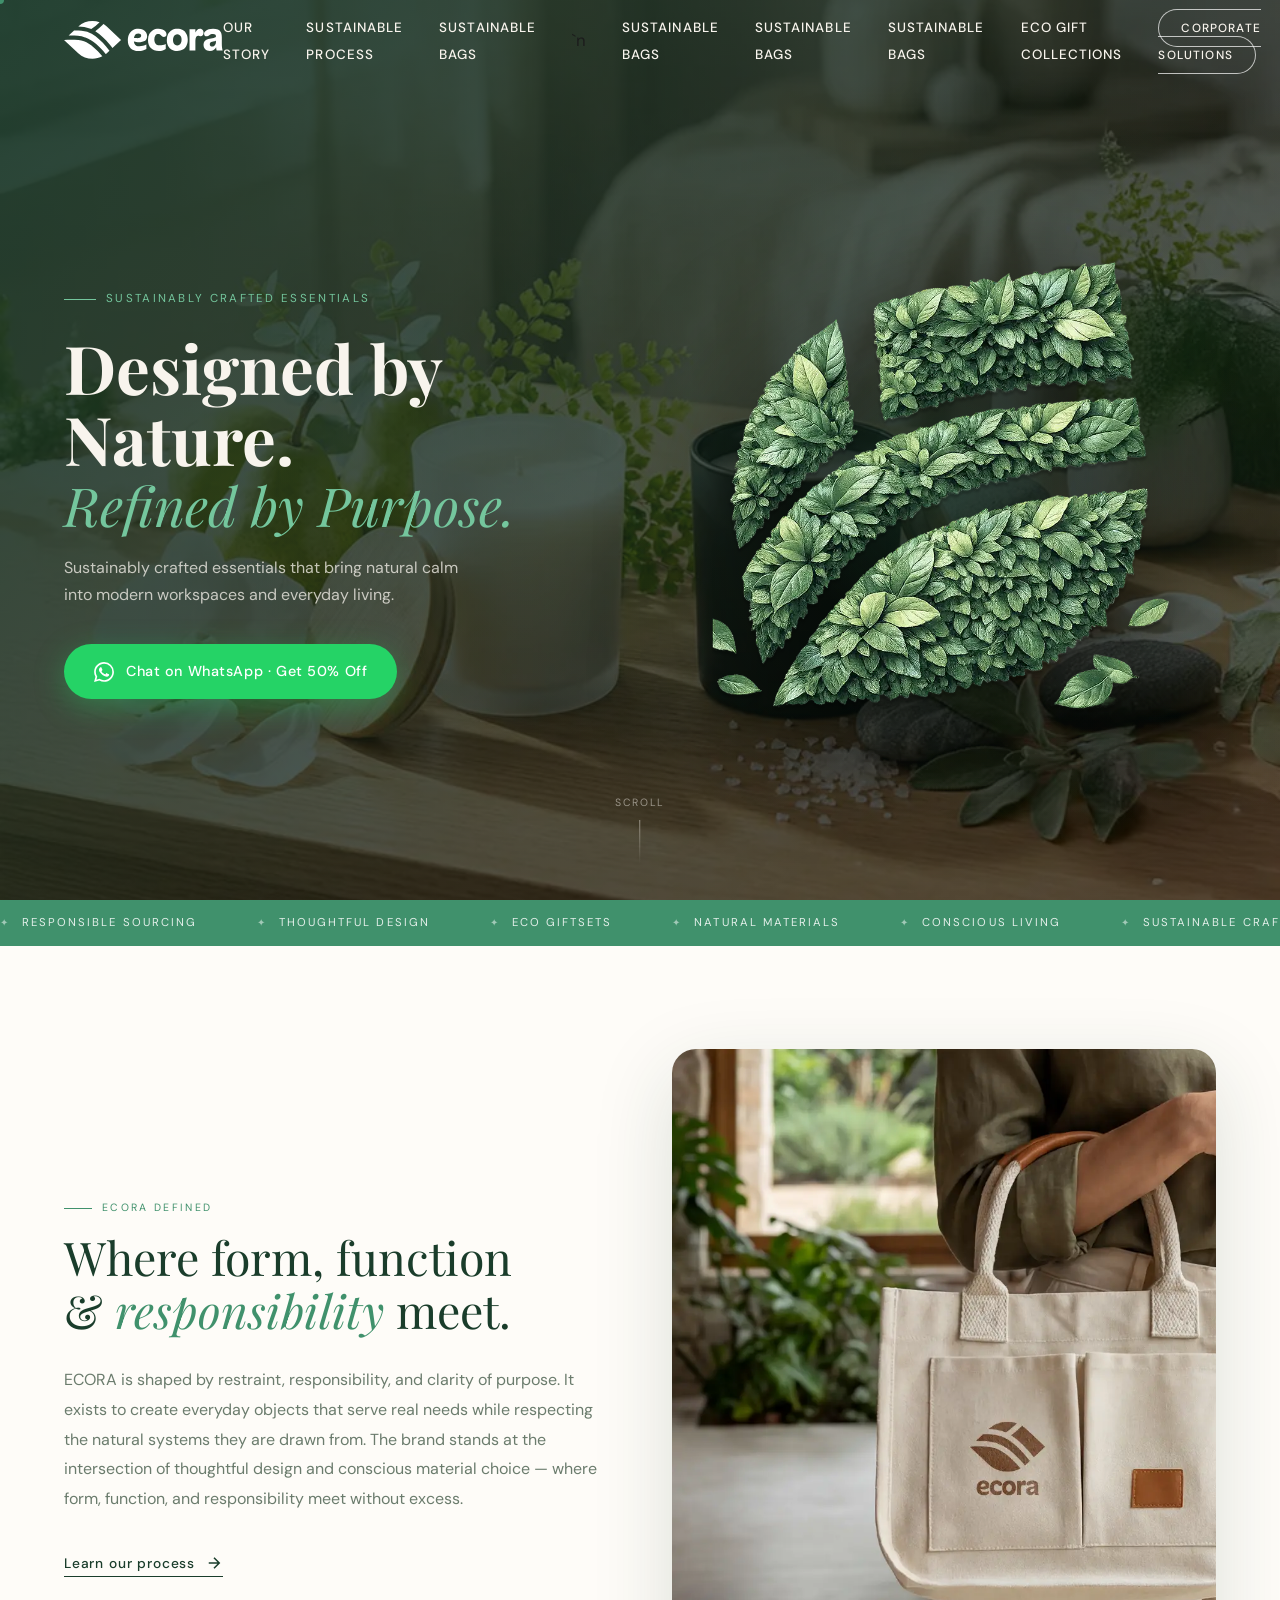
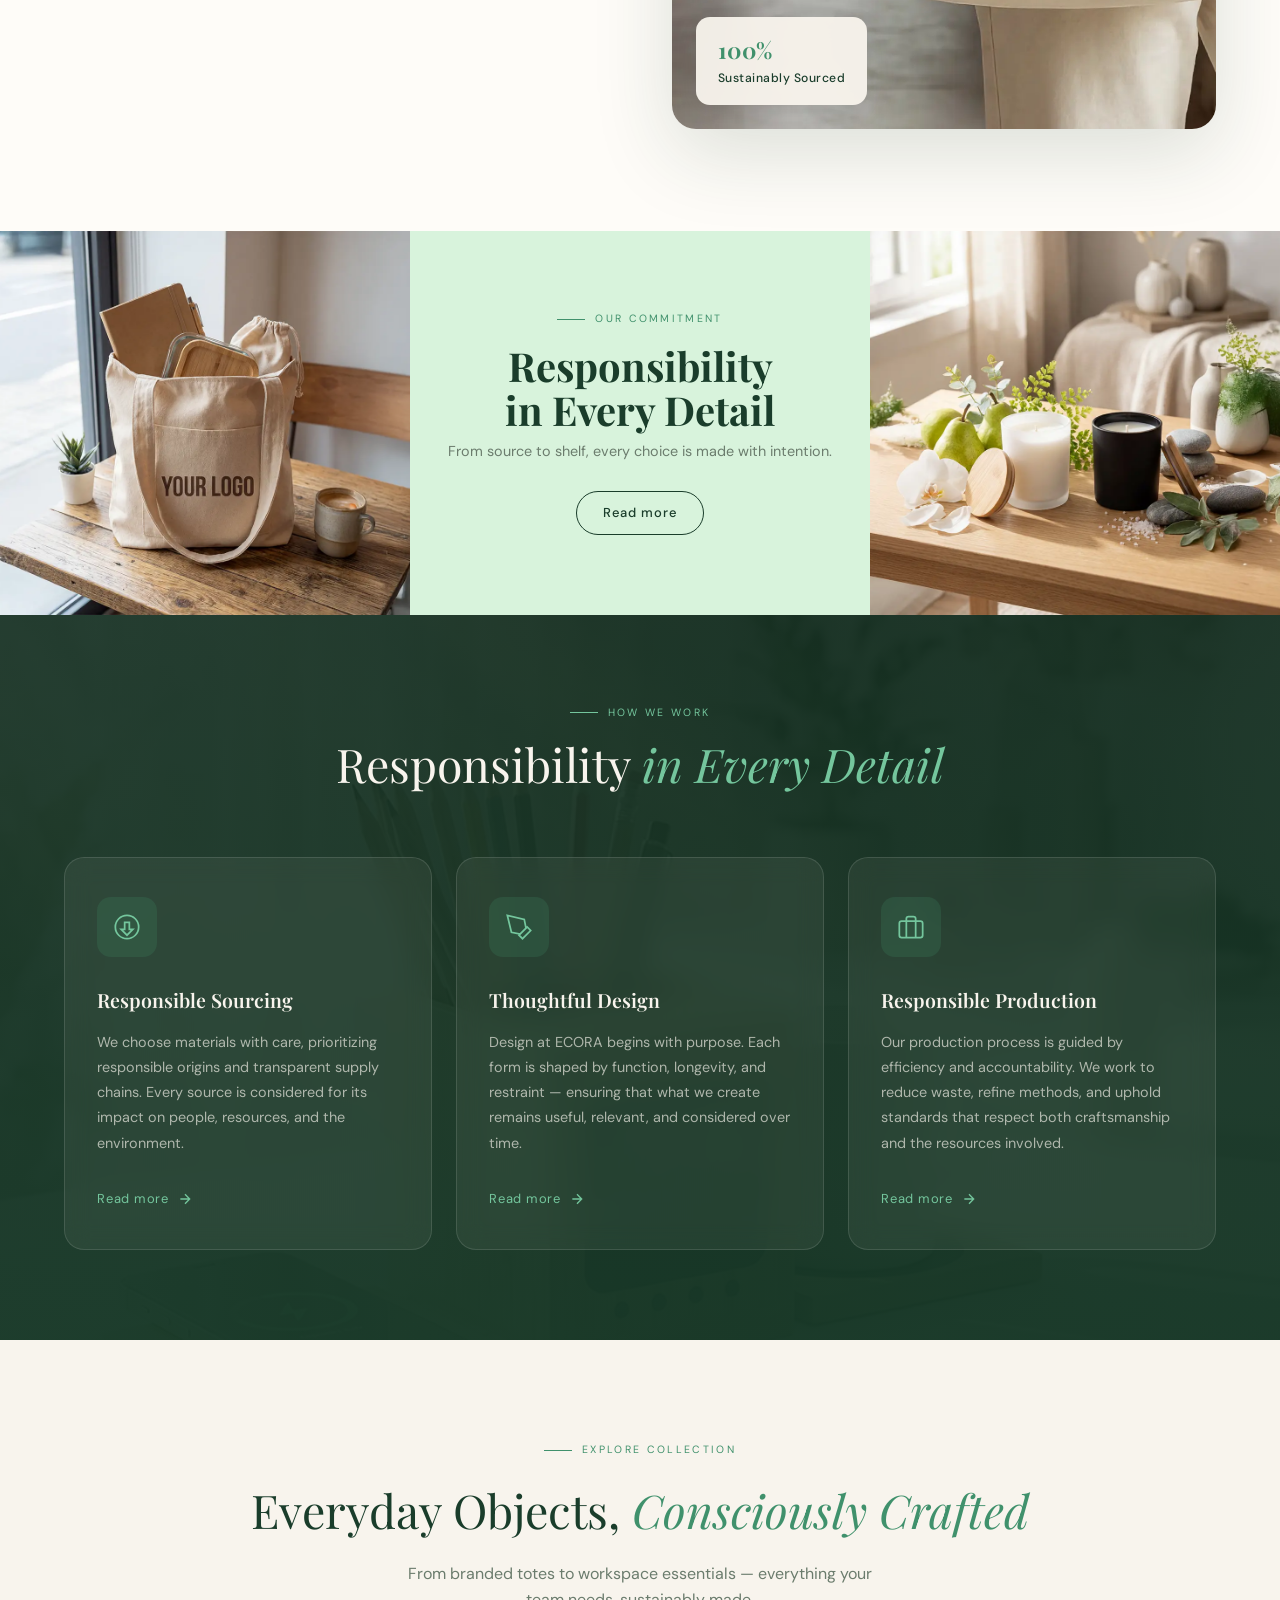
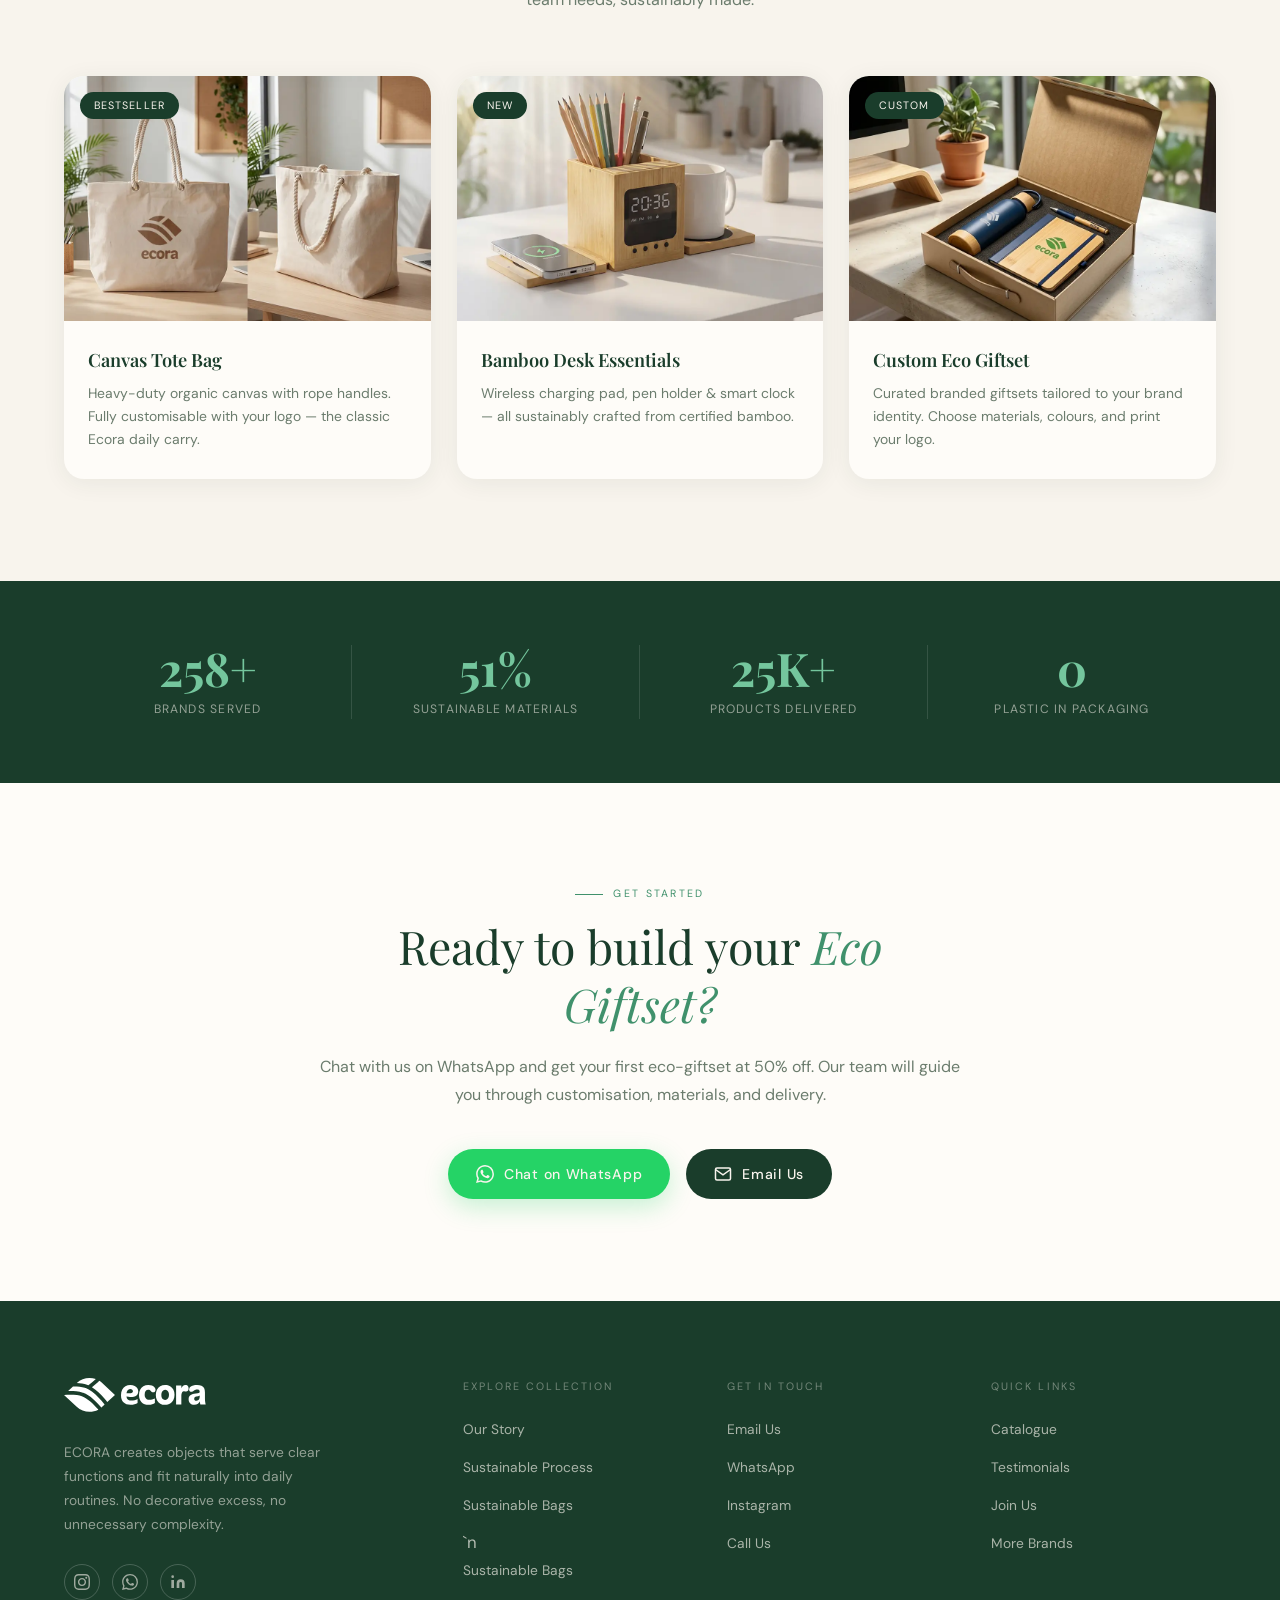
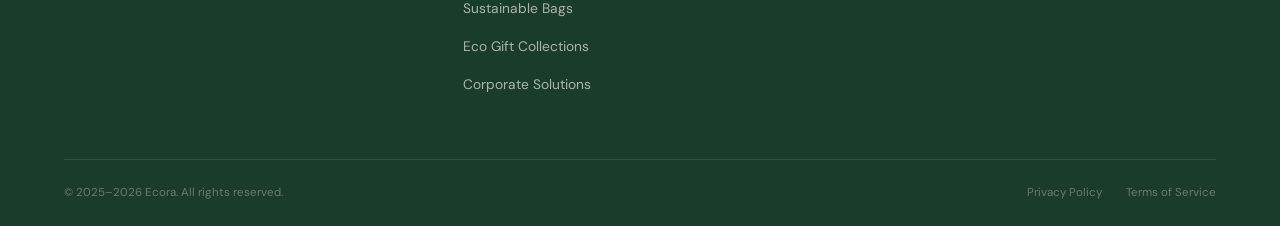
==== commit c39f60fe: "Add Sustainable Bags navbar to all pages" ====
--- a/index.html
+++ b/index.html
@@ -1058,7 +1058,8 @@
   </a>
   <ul class="nav-links">
     <li><a href="our-story">Our Story</a></li>
-    <li><a href="sustainable-process">Sustainable Process</a></li>`n    <li><a href="sustainable-bags">Sustainable Bags</a></li>
+    <li><a href="sustainable-process">Sustainable Process</a></li>
+    <li><a href="sustainable-bags">Sustainable Bags</a></li>`n    <li><a href="sustainable-bags">Sustainable Bags</a></li>
           <li><a href="sustainable-bags">Sustainable Bags</a></li>
     <li><a href="sustainable-bags">Sustainable Bags</a></li>
     <li><a href="eco-gift-collections">Eco Gift Collections</a></li>
@@ -1327,7 +1328,8 @@
         <h4>Explore Collection</h4>
         <ul>
           <li><a href="our-story">Our Story</a></li>
-          <li><a href="sustainable-process">Sustainable Process</a></li>`n    <li><a href="sustainable-bags">Sustainable Bags</a></li>
+          <li><a href="sustainable-process">Sustainable Process</a></li>
+    <li><a href="sustainable-bags">Sustainable Bags</a></li>`n    <li><a href="sustainable-bags">Sustainable Bags</a></li>
           <li><a href="sustainable-bags">Sustainable Bags</a></li>
           <li><a href="eco-gift-collections">Eco Gift Collections</a></li>
           <li><a href="corporate-solutions">Corporate Solutions</a></li>
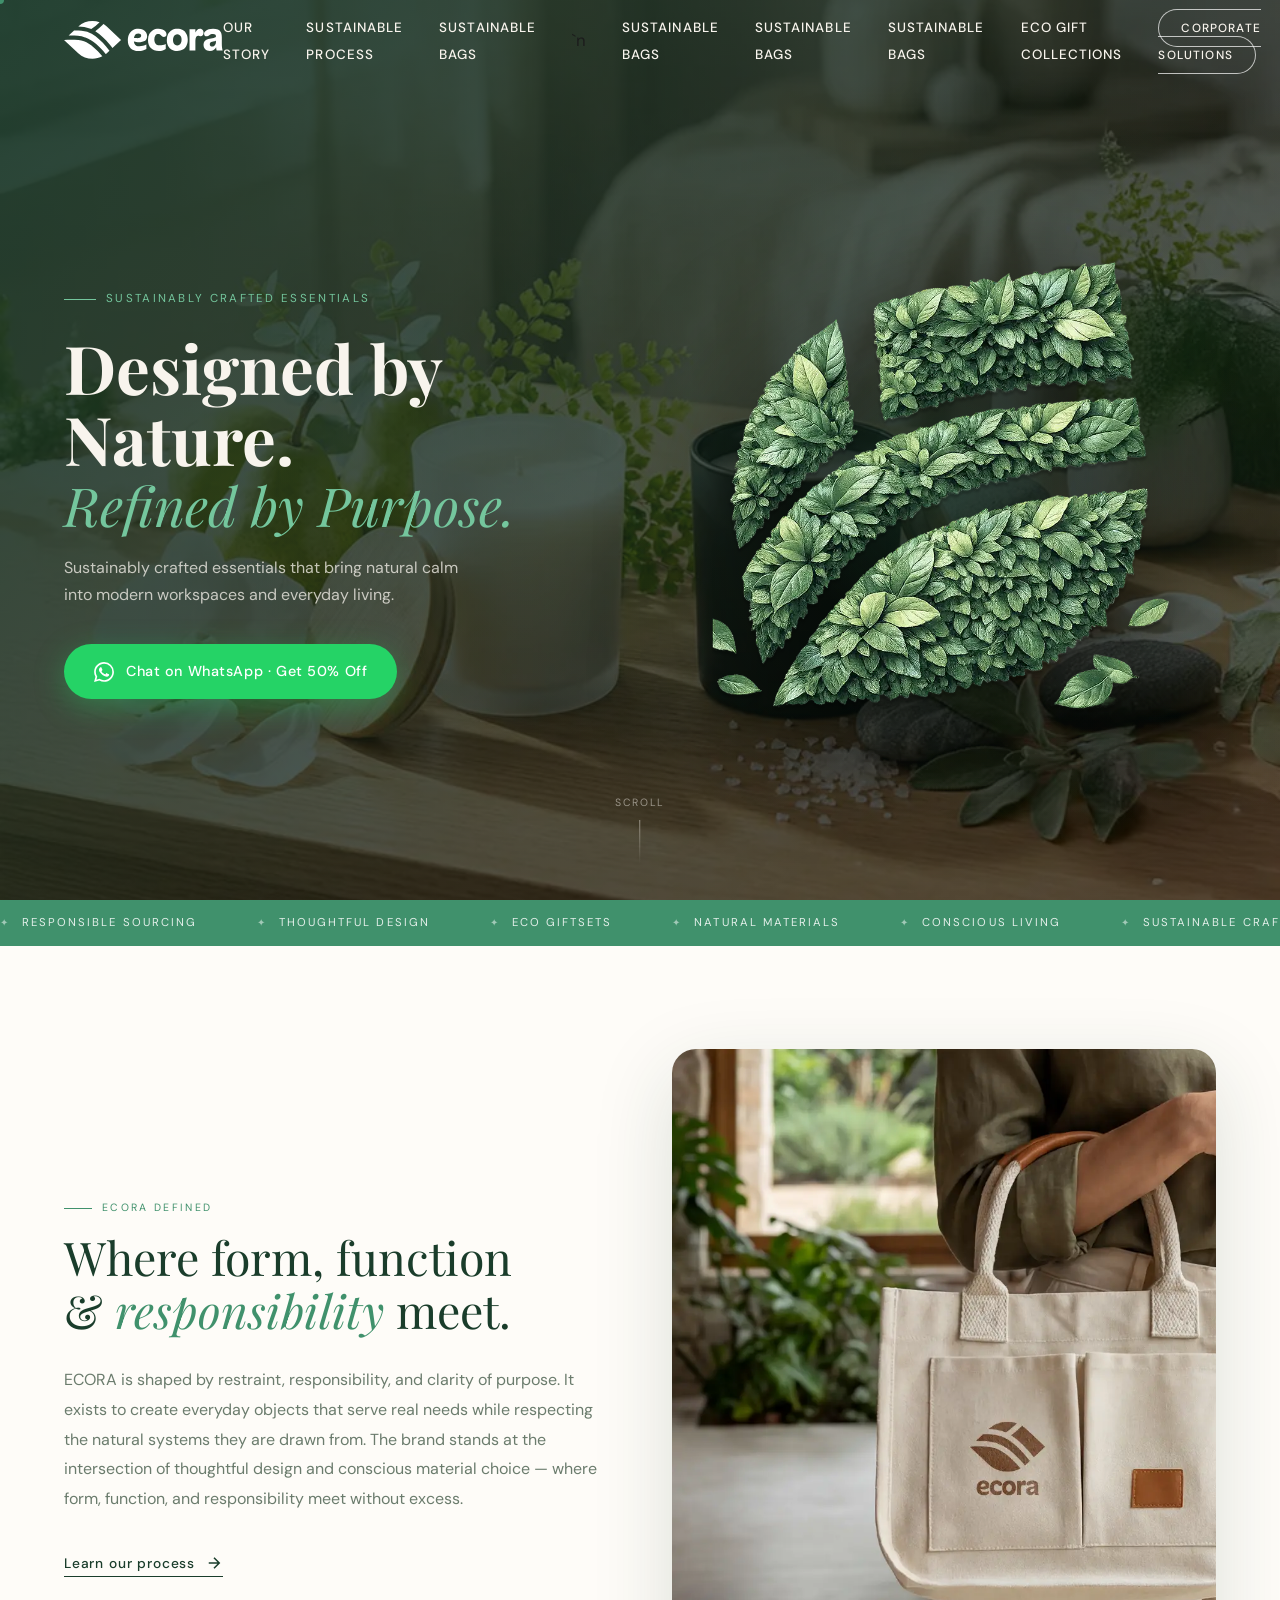
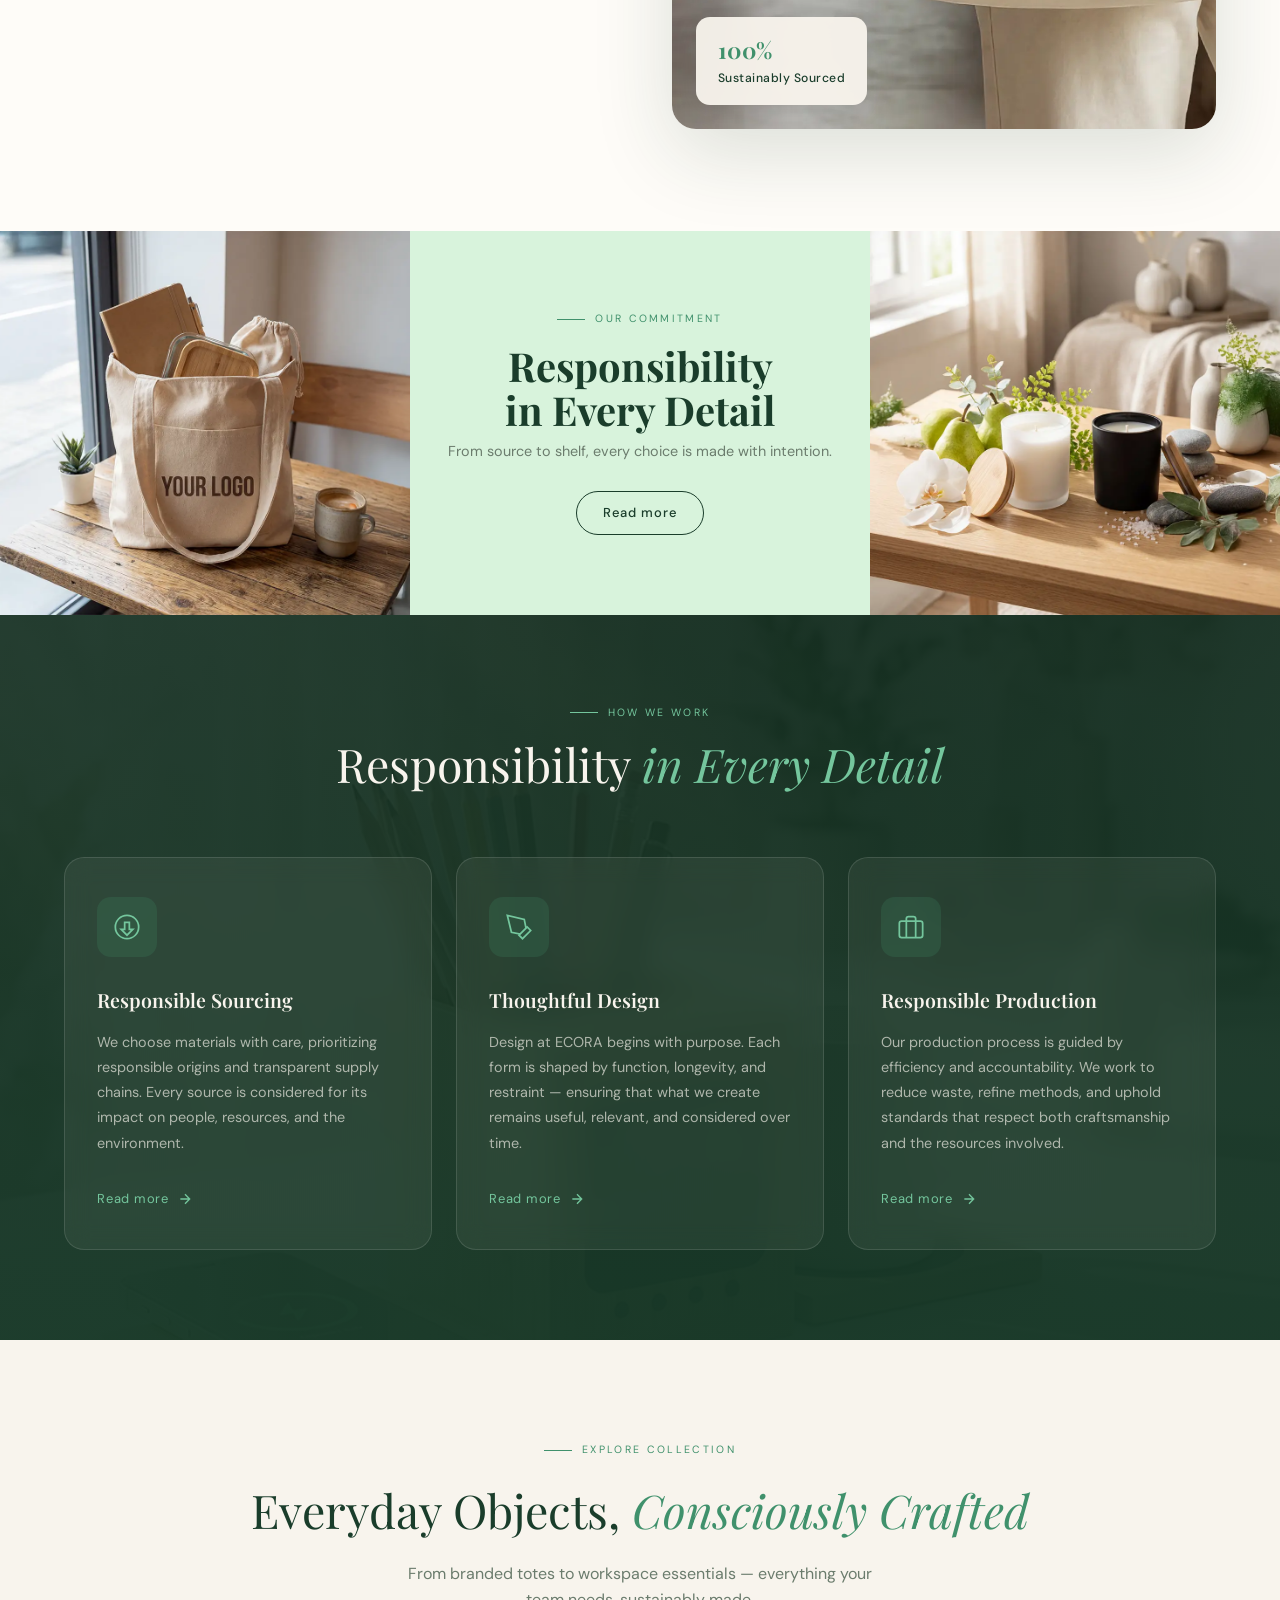
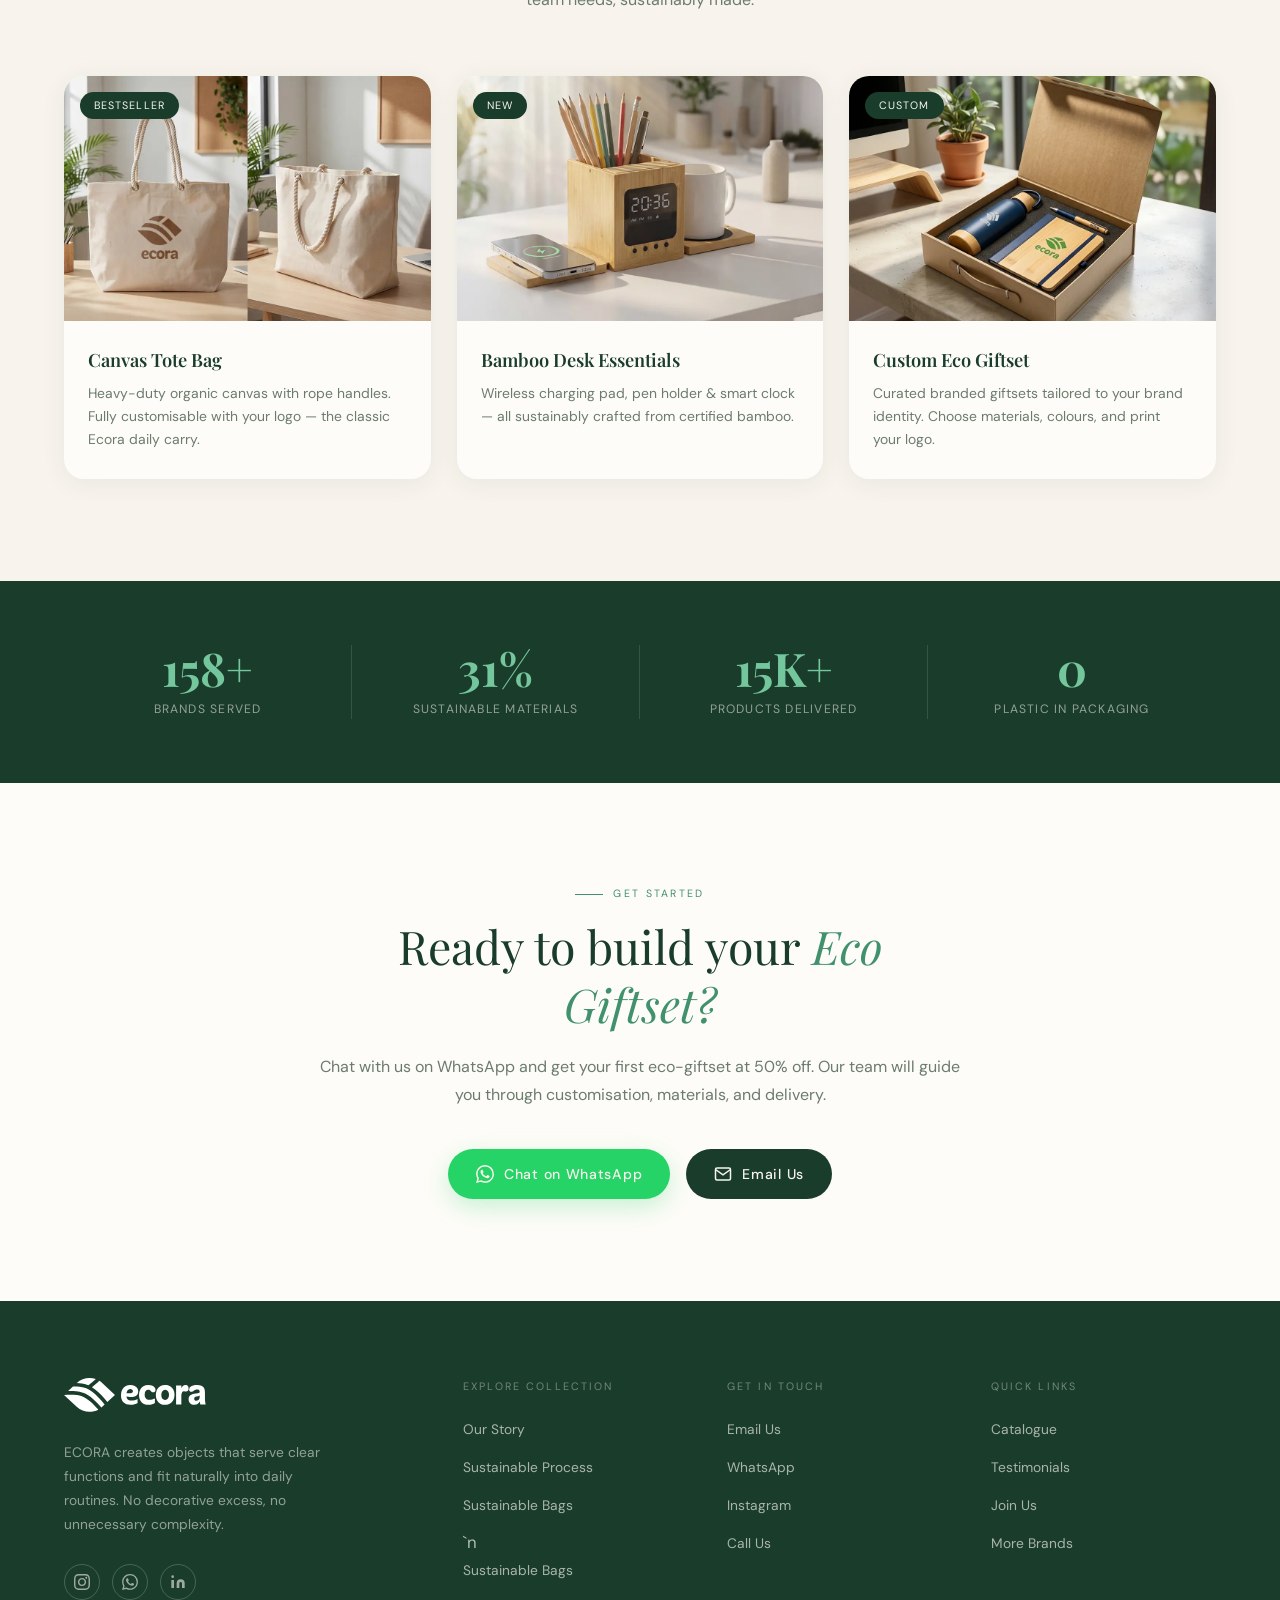
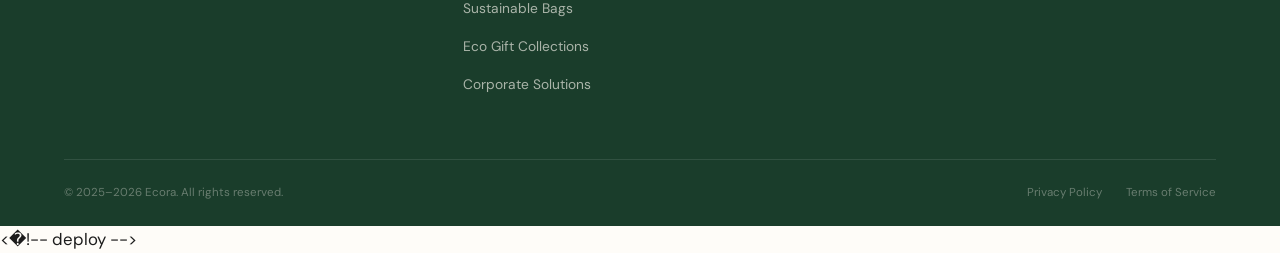
==== commit a4951361: "Force redeploy" ====
--- a/index.html
+++ b/index.html
@@ -1,1523 +1,1526 @@
-<!DOCTYPE html>
-<html lang="en">
-<head>
-<meta charset="UTF-8" />
-<meta name="viewport" content="width=device-width, initial-scale=1.0" />
-<title>Ecora — Designed by Nature. Refined by Purpose.</title>
-
-<!-- ── SEO ── -->
-<meta name="description" content="Ecora creates sustainably crafted eco-giftsets and branded merchandise for modern workspaces. Responsible sourcing, thoughtful design, zero plastic packaging." />
-<meta name="robots" content="index, follow" />
-<link rel="canonical" href="https://ecora-theta.vercel.app/" />
-
-<!-- ── Open Graph ── -->
-<meta property="og:type" content="website" />
-<meta property="og:url" content="https://ecora-theta.vercel.app/" />
-<meta property="og:title" content="Ecora — Designed by Nature. Refined by Purpose." />
-<meta property="og:description" content="Sustainably crafted eco-giftsets and branded merchandise. Responsible sourcing, thoughtful design, zero plastic packaging." />
-<meta property="og:image" content="images/Image-right.webp" />
-
-<!-- ── Twitter Card ── -->
-<meta name="twitter:card" content="summary_large_image" />
-<meta name="twitter:title" content="Ecora — Designed by Nature. Refined by Purpose." />
-<meta name="twitter:description" content="Sustainably crafted eco-giftsets and branded merchandise." />
-<meta name="twitter:image" content="images/Image-right.webp" />
-
-<!-- ── Favicon ── -->
-<link rel="icon" type="image/svg+xml" href="images/Logo.svg" />
-<link rel="apple-touch-icon" href="images/Logo.svg" />
-
-<!-- ── Fonts ── -->
-<link rel="preconnect" href="https://fonts.googleapis.com" />
-<link rel="preconnect" href="https://fonts.gstatic.com" crossorigin />
-<link href="https://fonts.googleapis.com/css2?family=Playfair+Display:ital,wght@0,400;0,700;1,400;1,600&family=DM+Sans:wght@300;400;500&family=Cormorant+Garamond:ital,wght@1,300;1,400&display=swap" rel="stylesheet" />
-
-<!-- ── Preload LCP hero image ── -->
-<link rel="preload" as="image" href="images/Image-right.webp" />
-
-<style>
-  /* ── Reset ── */
-  *, *::before, *::after { box-sizing: border-box; margin: 0; padding: 0; }
-
-  :root {
-    --green-deep:   #1a3d2b;
-    --green-mid:    #2d6a4f;
-    --green-bright: #40916c;
-    --green-light:  #74c69d;
-    --green-pale:   #d8f3dc;
-    --cream:        #f8f4ed;
-    --warm-white:   #fefcf8;
-    --charcoal:     #1c1c1c;
-    --text-muted:   #6b7c6d;
-    --gold:         #c9a96e;
-    --font-display: 'Playfair Display', Georgia, serif;
-    --font-body:    'DM Sans', sans-serif;
-    --nav-h: 5rem;
-    --content-max: 80rem;
-    --space-xs:  0.5rem;
-    --space-sm:  0.875rem;
-    --space-md:  1.5rem;
-    --space-lg:  2.5rem;
-    --space-xl:  4rem;
-    --space-2xl: 7.5rem;
-  }
-
-  html {
-    scroll-behavior: smooth;
-    -webkit-text-size-adjust: 100%;
-    text-size-adjust: 100%;
-  }
-
-  body {
-    font-family: var(--font-body);
-    font-size: clamp(0.9rem, 1vw + 0.5rem, 1.05rem);
-    line-height: 1.6;
-    background: var(--warm-white);
-    color: var(--charcoal);
-    overflow-x: hidden;
-  }
-
-  /* ── Skip to content (a11y) ── */
-  .skip-link {
-    position: absolute;
-    top: -100%;
-    left: 1rem;
-    background: var(--green-deep);
-    color: white;
-    padding: 0.75rem 1.25rem;
-    border-radius: 0 0 0.5rem 0.5rem;
-    text-decoration: none;
-    font-weight: 600;
-    z-index: 10000;
-    transition: top .2s;
-  }
-  .skip-link:focus { top: 0; }
-
-  /* ── Custom Cursor (desktop only) ── */
-  @media (pointer: fine) {
-    body { cursor: none; }
-    #cursor-dot, #cursor-leaf { display: block; }
-  }
-  @media (pointer: coarse) {
-    #cursor-dot, #cursor-leaf { display: none !important; }
-  }
-
-  #cursor-dot {
-    position: fixed;
-    width: 0.5rem; height: 0.5rem;
-    background: var(--green-bright);
-    border-radius: 50%;
-    pointer-events: none;
-    z-index: 9999;
-    transform: translate(-50%, -50%);
-    transition: width .2s, height .2s, background .2s;
-  }
-
-  #cursor-leaf {
-    position: fixed;
-    width: 2.25rem; height: 2.25rem;
-    pointer-events: none;
-    z-index: 9998;
-    transform: translate(-50%, -50%);
-  }
-
-  #cursor-leaf svg { width: 100%; height: 100%; filter: drop-shadow(0 2px 6px rgba(64,145,108,.45)); }
-
-  body:has(a:hover, button:hover) #cursor-dot {
-    width: 0.875rem; height: 0.875rem;
-    background: var(--green-light);
-  }
-
-  .leaf-trail {
-    position: fixed;
-    pointer-events: none;
-    z-index: 9990;
-    width: 1.125rem; height: 1.125rem;
-    opacity: 0;
-    animation: trailFade 0.9s ease-out forwards;
-  }
-
-  @keyframes trailFade {
-    0%   { opacity: .55; transform: translate(-50%,-50%) scale(1) rotate(var(--r)); }
-    100% { opacity: 0;   transform: translate(-50%,-60%) scale(.4) rotate(calc(var(--r) + 40deg)); }
-  }
-
-  /* ── Navbar ── */
-  nav#navbar {
-    position: fixed; top: 0; left: 0; right: 0;
-    height: var(--nav-h);
-    display: flex; align-items: center; justify-content: space-between;
-    padding: 0 5%;
-    z-index: 1000;
-    transition: background .4s, box-shadow .4s;
-    background: transparent;
-  }
-
-  nav#navbar.scrolled {
-    background: rgba(248,244,237,.96);
-    -webkit-backdrop-filter: blur(0.75rem);
-    backdrop-filter: blur(0.75rem);
-    box-shadow: 0 1px 1.5rem rgba(26,61,43,.08);
-  }
-
-  .nav-logo {
-    display: flex; align-items: center; gap: 0.625rem;
-    text-decoration: none;
-  }
-
-  .nav-logo img {
-    height: 2.375rem; width: auto;
-    filter: brightness(0) invert(1);
-    transition: filter .4s ease;
-  }
-
-  nav#navbar.scrolled .nav-logo img {
-    filter: brightness(0) saturate(100%)
-            invert(18%) sepia(40%) saturate(800%)
-            hue-rotate(110deg) brightness(85%) contrast(105%);
-  }
-
-  #nav-logo-fb { transition: color .4s ease; }
-  nav#navbar.scrolled #nav-logo-fb { color: var(--green-deep) !important; }
-
-  .nav-links {
-    display: flex; align-items: center; gap: 2.25rem;
-    list-style: none;
-  }
-
-  .nav-links a {
-    text-decoration: none;
-    font-size: clamp(0.7rem, 0.6rem + 0.3vw, 0.875rem);
-    font-weight: 500; letter-spacing: .08em; text-transform: uppercase;
-    color: var(--cream);
-    transition: color .25s;
-    position: relative;
-  }
-
-  nav#navbar.scrolled .nav-links a { color: var(--green-deep); }
-
-  .nav-links a::after {
-    content: '';
-    position: absolute; bottom: -0.1875rem; left: 0; right: 0; height: 1px;
-    background: var(--green-light);
-    transform: scaleX(0); transform-origin: left;
-    transition: transform .3s;
-  }
-
-  .nav-links a:hover::after,
-  .nav-links a:focus-visible::after { transform: scaleX(1); }
-
-  .nav-cta {
-    padding: 0.625rem 1.375rem;
-    border: 1.5px solid rgba(255,255,255,.7);
-    border-radius: 3.75rem;
-    color: var(--cream) !important;
-    font-size: clamp(0.68rem, 0.5rem + 0.3vw, 0.8rem) !important;
-    letter-spacing: .1em !important;
-    transition: background .25s, color .25s, border-color .25s !important;
-  }
-
-  nav#navbar.scrolled .nav-cta {
-    border-color: var(--green-bright);
-    color: var(--green-bright) !important;
-  }
-
-  .nav-cta:hover, .nav-cta:focus-visible {
-    background: var(--green-bright) !important;
-    color: white !important;
-    border-color: var(--green-bright) !important;
-  }
-
-  .nav-cta::after { display: none !important; }
-
-  /* hamburger */
-  .hamburger {
-    display: none;
-    flex-direction: column; gap: 0.3125rem;
-    background: none; border: none; padding: 0.25rem;
-    cursor: pointer;
-  }
-
-  .hamburger span {
-    display: block; width: 1.5rem; height: 2px;
-    background: var(--cream);
-    transition: all .3s;
-  }
-
-  nav#navbar.scrolled .hamburger span { background: var(--green-deep); }
-
-  .hamburger.open span:nth-child(1) { transform: translateY(0.4375rem) rotate(45deg); }
-  .hamburger.open span:nth-child(2) { opacity: 0; }
-  .hamburger.open span:nth-child(3) { transform: translateY(-0.4375rem) rotate(-45deg); }
-
-  .mobile-menu {
-    position: fixed; top: var(--nav-h); left: 0; right: 0;
-    background: rgba(248,244,237,.98);
-    -webkit-backdrop-filter: blur(1.25rem);
-    backdrop-filter: blur(1.25rem);
-    padding: 1.5rem 5% 2rem;
-    z-index: 999;
-    transform: translateY(-0.625rem);
-    opacity: 0;
-    transition: all .35s;
-    pointer-events: none;
-    visibility: hidden;
-  }
-
-  .mobile-menu.open {
-    transform: translateY(0);
-    opacity: 1;
-    pointer-events: all;
-    visibility: visible;
-  }
-
-  .mobile-menu a {
-    display: block;
-    padding: 0.875rem 0;
-    border-bottom: 1px solid rgba(26,61,43,.1);
-    text-decoration: none;
-    font-size: 1rem; font-weight: 500;
-    letter-spacing: .06em; text-transform: uppercase;
-    color: var(--green-deep);
-  }
-
-  .mobile-menu .mobile-cta {
-    display: inline-block; margin-top: 1.25rem;
-    padding: 0.8125rem 1.75rem;
-    background: var(--green-deep);
-    color: white !important; border: none;
-    border-radius: 3.75rem; font-size: .85rem;
-  }
-
-  /* ── Hero ── */
-  #hero {
-    position: relative;
-    min-height: 100svh;
-    min-height: 100vh;
-    display: flex; align-items: center;
-    overflow: hidden;
-    background: var(--green-deep);
-  }
-
-  .hero-bg {
-    position: absolute; inset: 0;
-    background-image: url('images/Image-right.webp');
-    background-size: cover; background-position: center;
-    filter: brightness(.38) saturate(1.1);
-    transform: scale(1.05);
-    transition: transform 8s ease-out;
-  }
-
-  #hero.loaded .hero-bg { transform: scale(1); }
-
-  .hero-overlay {
-    position: absolute; inset: 0;
-    background:
-      linear-gradient(135deg, rgba(26,61,43,.85) 0%, rgba(26,61,43,.2) 60%, transparent 100%),
-      radial-gradient(ellipse at 80% 50%, rgba(64,145,108,.12) 0%, transparent 60%);
-  }
-
-  .hero-content {
-    position: relative; z-index: 2;
-    max-width: var(--content-max);
-    margin: 0 auto;
-    padding: 0 5%;
-    display: grid; grid-template-columns: 1fr 1fr;
-    align-items: center;
-    gap: clamp(2rem, 4vw, 3.75rem);
-    width: 100%;
-    padding-top: var(--nav-h);
-  }
-
-  .hero-eyebrow {
-    display: inline-flex; align-items: center; gap: 0.625rem;
-    font-size: clamp(0.65rem, 0.5rem + 0.3vw, 0.72rem);
-    letter-spacing: .2em; text-transform: uppercase;
-    color: var(--green-light);
-    margin-bottom: 1.5rem;
-    opacity: 0; animation: fadeUp .8s .3s forwards;
-  }
-
-  .hero-eyebrow::before {
-    content: '';
-    display: block; width: 2rem; height: 1px;
-    background: var(--green-light);
-  }
-
-  .hero-h1 {
-    font-family: var(--font-display);
-    font-size: clamp(2.4rem, 4vw + 1rem, 5.5rem);
-    font-weight: 700; line-height: 1.05;
-    color: var(--cream);
-    opacity: 0; animation: fadeUp .9s .5s forwards;
-  }
-
-  .hero-h1 em {
-    font-style: italic; font-weight: 400;
-    color: var(--green-light);
-    display: block;
-    font-size: .8em;
-    margin-top: 0.25rem;
-  }
-
-  .hero-sub {
-    margin-top: 1.25rem;
-    font-size: clamp(0.875rem, 0.8rem + 0.3vw, 1rem);
-    line-height: 1.7;
-    color: rgba(248,244,237,.75);
-    max-width: 26.25rem;
-    opacity: 0; animation: fadeUp .9s .7s forwards;
-  }
-
-  .hero-cta {
-    display: inline-flex; align-items: center; gap: 0.75rem;
-    margin-top: 2.25rem;
-    padding: 1rem 1.875rem;
-    background: #25d366;
-    color: white;
-    border-radius: 3.75rem;
-    text-decoration: none;
-    font-size: clamp(0.8rem, 0.7rem + 0.3vw, 0.9rem);
-    font-weight: 500; letter-spacing: .04em;
-    box-shadow: 0 0.5rem 1.875rem rgba(37,211,102,.35);
-    transition: transform .25s, box-shadow .25s;
-    opacity: 0; animation: fadeUp .9s .9s forwards;
-  }
-
-  .hero-cta:hover, .hero-cta:focus-visible {
-    transform: translateY(-0.125rem);
-    box-shadow: 0 0.75rem 2.5rem rgba(37,211,102,.45);
-  }
-
-  .hero-cta svg { width: 1.25rem; height: 1.25rem; flex-shrink: 0; }
-
-  .hero-visual {
-    display: flex; justify-content: center; align-items: center;
-    position: relative;
-    opacity: 0; animation: fadeIn 1.2s .6s forwards;
-  }
-
-  .hero-visual img {
-    width: min(30rem, 100%);
-    filter: drop-shadow(0 1.25rem 3.75rem rgba(0,0,0,.5));
-    animation: float 6s ease-in-out infinite;
-  }
-
-  .hero-glow {
-    position: absolute;
-    width: clamp(14rem, 25vw, 22.5rem);
-    height: clamp(14rem, 25vw, 22.5rem);
-    border-radius: 50%;
-    background: radial-gradient(circle, rgba(64,145,108,.3) 0%, transparent 70%);
-    animation: pulse 4s ease-in-out infinite;
-  }
-
-  /* scroll hint */
-  .scroll-hint {
-    position: absolute; bottom: 2.25rem; left: 50%;
-    transform: translateX(-50%);
-    display: flex; flex-direction: column; align-items: center; gap: 0.5rem;
-    color: rgba(248,244,237,.5);
-    font-size: clamp(0.6rem, 0.5rem + 0.2vw, 0.7rem);
-    letter-spacing: .15em; text-transform: uppercase;
-    animation: fadeIn 1s 1.5s both;
-    pointer-events: none;
-  }
-
-  .scroll-hint::after {
-    content: '';
-    display: block; width: 1px; height: 2.75rem;
-    background: linear-gradient(to bottom, rgba(248,244,237,.5), transparent);
-    animation: scrollLine 2s ease-in-out infinite;
-  }
-
-  @keyframes scrollLine {
-    0%, 100% { transform: scaleY(1); transform-origin: top; }
-    50% { transform: scaleY(.4); transform-origin: top; }
-  }
-
-  /* ── Shared ── */
-  section { position: relative; }
-
-  .container {
-    max-width: var(--content-max);
-    width: 100%;
-    margin: 0 auto;
-    padding: 0 5%;
-  }
-
-  .section-label {
-    font-size: clamp(0.6rem, 0.5rem + 0.2vw, 0.7rem);
-    letter-spacing: .22em; text-transform: uppercase;
-    color: var(--green-bright);
-    margin-bottom: 0.875rem;
-    display: flex; align-items: center; gap: 0.625rem;
-  }
-
-  .section-label::before {
-    content: ''; width: 1.75rem; height: 1px; background: currentColor; flex-shrink: 0;
-  }
-
-  /* ── About ── */
-  #about {
-    padding: clamp(3.75rem, 8vw, 7.5rem) 0;
-    background: var(--warm-white);
-  }
-
-  .about-grid {
-    display: grid; grid-template-columns: 1fr 1fr;
-    gap: clamp(2rem, 5vw, 5rem); align-items: center;
-  }
-
-  .about-title {
-    font-family: var(--font-display);
-    font-size: clamp(1.75rem, 3vw + 0.5rem, 3.8rem);
-    font-weight: 400; line-height: 1.15;
-    color: var(--green-deep);
-    margin-bottom: 1.75rem;
-  }
-
-  .about-title em { font-style: italic; color: var(--green-bright); }
-
-  .about-body {
-    font-size: clamp(0.875rem, 0.8rem + 0.25vw, 1rem);
-    line-height: 1.85;
-    color: var(--text-muted);
-    margin-bottom: 2.25rem;
-  }
-
-  .read-more {
-    display: inline-flex; align-items: center; gap: 0.625rem;
-    color: var(--green-deep);
-    text-decoration: none;
-    font-size: clamp(0.78rem, 0.7rem + 0.2vw, 0.875rem);
-    font-weight: 500; letter-spacing: .06em;
-    border-bottom: 1.5px solid var(--green-deep);
-    padding-bottom: 0.125rem;
-    transition: gap .25s, color .25s;
-  }
-
-  .read-more:hover, .read-more:focus-visible { gap: 1rem; color: var(--green-bright); border-color: var(--green-bright); }
-
-  .about-image {
-    position: relative;
-    border-radius: 1.5rem; overflow: hidden;
-    aspect-ratio: 4/5;
-    box-shadow: 0 1.5rem 5rem rgba(26,61,43,.15);
-  }
-
-  .about-image img {
-    width: 100%; height: 100%;
-    object-fit: cover;
-    transition: transform .6s ease;
-  }
-
-  .about-image:hover img { transform: scale(1.04); }
-
-  .about-badge {
-    position: absolute; bottom: 1.5rem; left: 1.5rem;
-    background: rgba(248,244,237,.95);
-    -webkit-backdrop-filter: blur(0.625rem);
-    backdrop-filter: blur(0.625rem);
-    padding: 1rem 1.375rem;
-    border-radius: 0.875rem;
-    font-size: clamp(0.7rem, 0.6rem + 0.2vw, 0.78rem);
-    color: var(--green-deep);
-    font-weight: 500; letter-spacing: .04em;
-    box-shadow: 0 0.5rem 1.875rem rgba(0,0,0,.1);
-  }
-
-  .about-badge strong {
-    display: block;
-    font-size: clamp(1.2rem, 1rem + 0.5vw, 1.5rem);
-    font-family: var(--font-display); color: var(--green-bright);
-  }
-
-  /* ── Responsibility Banner ── */
-  #responsibility {
-    background: var(--green-pale);
-    overflow: hidden;
-  }
-
-  .resp-banner {
-    display: grid; grid-template-columns: 1fr auto 1fr;
-    min-height: clamp(18rem, 30vw, 27.5rem);
-  }
-
-  .resp-image { overflow: hidden; }
-
-  .resp-image img {
-    width: 100%; height: 100%;
-    object-fit: cover;
-    transition: transform .6s;
-    display: block;
-  }
-
-  .resp-image:hover img { transform: scale(1.04); }
-
-  .resp-center {
-    display: flex; flex-direction: column;
-    align-items: center; justify-content: center;
-    padding: clamp(2rem, 4vw, 3.75rem) clamp(1.5rem, 3vw, 3rem);
-    background: var(--green-pale);
-    text-align: center;
-    min-width: clamp(16rem, 25vw, 21.25rem);
-  }
-
-  .resp-center h2 {
-    font-family: var(--font-display);
-    font-size: clamp(1.6rem, 2.5vw + 0.5rem, 3rem);
-    font-weight: 700; color: var(--green-deep);
-    line-height: 1.1; margin-bottom: 0.5rem;
-  }
-
-  .resp-center p {
-    font-size: clamp(0.8rem, 0.7rem + 0.25vw, 0.9rem);
-    color: var(--text-muted); margin-bottom: 1.75rem;
-  }
-
-  .btn-outline {
-    display: inline-block;
-    padding: 0.6875rem 1.625rem;
-    border: 1.5px solid var(--green-deep);
-    border-radius: 3.75rem;
-    color: var(--green-deep);
-    text-decoration: none;
-    font-size: clamp(0.75rem, 0.65rem + 0.2vw, 0.82rem);
-    font-weight: 500; letter-spacing: .07em;
-    transition: background .25s, color .25s;
-  }
-
-  .btn-outline:hover, .btn-outline:focus-visible { background: var(--green-deep); color: white; }
-
-  /* ── Pillars ── */
-  #pillars {
-    position: relative;
-    overflow: hidden;
-  }
-
-  .pillars-bg {
-    position: absolute; inset: 0;
-    background-image: url('images/card2.webp');
-    background-size: cover; background-position: center top;
-    filter: brightness(.25) saturate(.8);
-  }
-
-  .pillars-overlay {
-    position: absolute; inset: 0;
-    background: linear-gradient(to bottom, rgba(26,61,43,.7) 0%, rgba(26,61,43,.9) 100%);
-  }
-
-  .pillars-inner {
-    position: relative; z-index: 2;
-    padding: clamp(3.75rem, 7vw, 6.25rem) 5%;
-    max-width: var(--content-max); margin: 0 auto;
-  }
-
-  .pillars-header {
-    text-align: center; margin-bottom: clamp(2.5rem, 5vw, 4.375rem);
-  }
-
-  .pillars-header h2 {
-    font-family: var(--font-display);
-    font-size: clamp(1.75rem, 3vw + 0.5rem, 3.4rem);
-    color: var(--cream); font-weight: 400;
-    line-height: 1.2;
-  }
-
-  .pillars-header h2 em { font-style: italic; color: var(--green-light); }
-
-  .pillars-grid {
-    display: grid; grid-template-columns: repeat(3, 1fr);
-    gap: clamp(0.875rem, 2vw, 1.5rem);
-  }
-
-  .pillar-card {
-    background: rgba(248,244,237,.06);
-    border: 1px solid rgba(255,255,255,.12);
-    -webkit-backdrop-filter: blur(0.75rem);
-    backdrop-filter: blur(0.75rem);
-    border-radius: 1.25rem;
-    padding: clamp(1.75rem, 3vw, 2.75rem) clamp(1.25rem, 2.5vw, 2.25rem);
-    transition: background .3s, transform .3s;
-  }
-
-  .pillar-card:hover { background: rgba(248,244,237,.12); transform: translateY(-0.375rem); }
-
-  .pillar-icon {
-    width: 3.75rem; height: 3.75rem;
-    background: rgba(64,145,108,.2);
-    border-radius: 0.875rem;
-    display: flex; align-items: center; justify-content: center;
-    margin-bottom: 1.75rem;
-  }
-
-  .pillar-icon svg { width: 1.75rem; height: 1.75rem; stroke: var(--green-light); fill: none; stroke-width: 1.5; }
-
-  .pillar-card h3 {
-    font-family: var(--font-display);
-    font-size: clamp(1.05rem, 0.9rem + 0.4vw, 1.35rem);
-    color: var(--cream);
-    margin-bottom: 0.875rem; font-weight: 600;
-  }
-
-  .pillar-card p {
-    font-size: clamp(0.8rem, 0.72rem + 0.25vw, 0.9rem);
-    line-height: 1.75;
-    color: rgba(248,244,237,.65);
-    margin-bottom: 1.75rem;
-  }
-
-  .pillar-link {
-    display: inline-flex; align-items: center; gap: 0.5rem;
-    color: var(--green-light);
-    text-decoration: none;
-    font-size: clamp(0.75rem, 0.65rem + 0.2vw, 0.82rem);
-    letter-spacing: .06em;
-    transition: gap .25s;
-  }
-
-  .pillar-link:hover, .pillar-link:focus-visible { gap: 0.875rem; }
-
-  /* ── Products ── */
-  #products {
-    padding: clamp(3.75rem, 8vw, 7.5rem) 0;
-    background: var(--cream);
-  }
-
-  .products-header {
-    text-align: center; margin-bottom: clamp(2.5rem, 5vw, 4.375rem);
-  }
-
-  .products-header h2 {
-    font-family: var(--font-display);
-    font-size: clamp(1.75rem, 3vw + 0.5rem, 3.4rem);
-    color: var(--green-deep); font-weight: 400;
-  }
-
-  .products-header h2 em { font-style: italic; color: var(--green-bright); }
-
-  .products-header p {
-    margin-top: 0.875rem;
-    color: var(--text-muted);
-    font-size: clamp(0.875rem, 0.8rem + 0.25vw, 1rem);
-    max-width: 30rem; margin-left: auto; margin-right: auto;
-  }
-
-  .products-showcase {
-    display: grid; grid-template-columns: repeat(3, 1fr);
-    gap: clamp(1rem, 2vw, 1.75rem);
-  }
-
-  .product-card {
-    border-radius: 1.25rem; overflow: hidden;
-    background: var(--warm-white);
-    box-shadow: 0 0.25rem 1.5rem rgba(26,61,43,.07);
-    transition: transform .3s, box-shadow .3s;
-  }
-
-  .product-card:hover {
-    transform: translateY(-0.5rem);
-    box-shadow: 0 1.25rem 3.75rem rgba(26,61,43,.14);
-  }
-
-  .product-img {
-    width: 100%; aspect-ratio: 3/2;
-    overflow: hidden;
-    position: relative;
-  }
-
-  .product-img img {
-    width: 100%; height: 100%; object-fit: cover;
-    transition: transform .6s;
-  }
-
-  .product-card:hover .product-img img { transform: scale(1.07); }
-
-  .product-tag {
-    position: absolute; top: 1rem; left: 1rem;
-    background: var(--green-deep);
-    color: var(--cream);
-    padding: 0.3125rem 0.875rem;
-    border-radius: 3.75rem;
-    font-size: clamp(0.62rem, 0.55rem + 0.15vw, 0.7rem);
-    letter-spacing: .1em; text-transform: uppercase;
-  }
-
-  .product-body { padding: 1.5rem 1.5rem 1.75rem; }
-
-  .product-body h3 {
-    font-family: var(--font-display);
-    font-size: clamp(1rem, 0.9rem + 0.3vw, 1.2rem);
-    color: var(--green-deep); font-weight: 600;
-    margin-bottom: 0.5rem;
-  }
-
-  .product-body p {
-    font-size: clamp(0.8rem, 0.72rem + 0.2vw, 0.87rem);
-    color: var(--text-muted); line-height: 1.65;
-  }
-
-  /* ── Stats ── */
-  #stats {
-    background: var(--green-deep);
-    padding: clamp(2.5rem, 5vw, 4rem) 0;
-  }
-
-  .stats-grid {
-    display: grid; grid-template-columns: repeat(4, 1fr);
-    text-align: center;
-  }
-
-  .stat-item {
-    padding: 0 1.25rem;
-    border-right: 1px solid rgba(255,255,255,.12);
-  }
-
-  .stat-item:last-child { border-right: none; }
-
-  .stat-number {
-    font-family: var(--font-display);
-    font-size: clamp(1.75rem, 3vw + 0.5rem, 3.4rem);
-    font-weight: 700; color: var(--green-light);
-    line-height: 1;
-  }
-
-  .stat-label {
-    font-size: clamp(0.68rem, 0.6rem + 0.2vw, 0.8rem);
-    letter-spacing: .1em; text-transform: uppercase;
-    color: rgba(248,244,237,.55);
-    margin-top: 0.5rem;
-  }
-
-  /* ── CTA ── */
-  #cta-section {
-    padding: clamp(3.75rem, 8vw, 7.5rem) 0;
-    background: var(--warm-white);
-    text-align: center;
-  }
-
-  .cta-inner { max-width: 40rem; margin: 0 auto; }
-
-  .cta-inner h2 {
-    font-family: var(--font-display);
-    font-size: clamp(1.75rem, 3vw + 0.5rem, 3.2rem);
-    color: var(--green-deep); font-weight: 400; line-height: 1.25;
-    margin-bottom: 1.25rem;
-  }
-
-  .cta-inner h2 em { font-style: italic; color: var(--green-bright); }
-
-  .cta-inner p {
-    font-size: clamp(0.875rem, 0.8rem + 0.25vw, 1rem);
-    color: var(--text-muted); line-height: 1.75; margin-bottom: 2.5rem;
-  }
-
-  .cta-buttons {
-    display: flex; gap: 1rem; justify-content: center; flex-wrap: wrap;
-  }
-
-  .btn-solid {
-    display: inline-flex; align-items: center; gap: 0.625rem;
-    padding: 0.875rem 1.75rem;
-    background: var(--green-deep);
-    color: var(--cream);
-    border-radius: 3.75rem; text-decoration: none;
-    font-size: clamp(0.8rem, 0.72rem + 0.2vw, 0.88rem);
-    font-weight: 500; letter-spacing: .05em;
-    transition: transform .25s, box-shadow .25s;
-  }
-
-  .btn-solid:hover, .btn-solid:focus-visible {
-    transform: translateY(-0.125rem);
-    box-shadow: 0 0.75rem 2.25rem rgba(26,61,43,.3);
-  }
-
-  .btn-wa {
-    background: #25d366;
-    box-shadow: 0 0.5rem 1.5rem rgba(37,211,102,.25);
-  }
-
-  .btn-wa:hover, .btn-wa:focus-visible { box-shadow: 0 0.75rem 2.25rem rgba(37,211,102,.4); }
-
-  /* ── Footer ── */
-  footer {
-    background: var(--green-deep);
-    color: rgba(248,244,237,.7);
-    padding: clamp(3rem, 6vw, 5rem) 0 0;
-  }
-
-  .footer-grid {
-    display: grid; grid-template-columns: 1.6fr 1fr 1fr 1fr;
-    gap: clamp(1.5rem, 3vw, 3rem);
-    padding-bottom: clamp(2rem, 4vw, 3.75rem);
-    border-bottom: 1px solid rgba(255,255,255,.1);
-  }
-
-  .footer-brand img { height: 2.125rem; margin-bottom: 1.25rem; filter: brightness(0) invert(1); }
-
-  .footer-brand p {
-    font-size: clamp(0.78rem, 0.7rem + 0.2vw, 0.87rem);
-    line-height: 1.75; color: rgba(248,244,237,.55);
-    max-width: 17.5rem; margin-bottom: 1.75rem;
-  }
-
-  .footer-social { display: flex; gap: 0.75rem; }
-
-  .footer-social a {
-    width: 2.25rem; height: 2.25rem;
-    border-radius: 50%;
-    border: 1px solid rgba(255,255,255,.2);
-    display: flex; align-items: center; justify-content: center;
-    color: rgba(248,244,237,.6);
-    text-decoration: none;
-    transition: background .25s, color .25s;
-  }
-
-  .footer-social a:hover, .footer-social a:focus-visible {
-    background: var(--green-bright); color: white; border-color: transparent;
-  }
-
-  .footer-col h4 {
-    font-size: clamp(0.62rem, 0.55rem + 0.15vw, 0.72rem);
-    letter-spacing: .2em; text-transform: uppercase;
-    color: rgba(248,244,237,.4); margin-bottom: 1.25rem;
-    font-weight: 400;
-  }
-
-  .footer-col ul { list-style: none; }
-  .footer-col ul li { margin-bottom: 0.6875rem; }
-
-  .footer-col ul li a {
-    text-decoration: none;
-    font-size: clamp(0.78rem, 0.7rem + 0.2vw, 0.87rem);
-    color: rgba(248,244,237,.65);
-    transition: color .25s;
-  }
-
-  .footer-col ul li a:hover, .footer-col ul li a:focus-visible { color: var(--green-light); }
-
-  .footer-bottom {
-    display: flex; align-items: center; justify-content: space-between;
-    padding: 1.5rem 0;
-    font-size: clamp(0.68rem, 0.6rem + 0.15vw, 0.78rem);
-    color: rgba(248,244,237,.35);
-    flex-wrap: wrap; gap: 0.75rem;
-  }
-
-  .footer-bottom a {
-    color: rgba(248,244,237,.35);
-    text-decoration: none;
-    transition: color .25s;
-  }
-
-  .footer-bottom a:hover, .footer-bottom a:focus-visible { color: var(--green-light); }
-
-  /* ── Animations ── */
-  @keyframes fadeUp {
-    from { opacity: 0; transform: translateY(1.75rem); }
-    to   { opacity: 1; transform: translateY(0); }
-  }
-
-  @keyframes fadeIn {
-    from { opacity: 0; } to { opacity: 1; }
-  }
-
-  @keyframes float {
-    0%, 100% { transform: translateY(0); }
-    50%       { transform: translateY(-1rem); }
-  }
-
-  @keyframes pulse {
-    0%, 100% { transform: scale(1); opacity: .6; }
-    50%       { transform: scale(1.15); opacity: 1; }
-  }
-
-  /* Reveal */
-  .reveal {
-    opacity: 0; transform: translateY(2.25rem);
-    transition: opacity .7s ease, transform .7s ease;
-  }
-
-  .reveal.visible { opacity: 1; transform: translateY(0); }
-  .reveal-delay-1 { transition-delay: .1s; }
-  .reveal-delay-2 { transition-delay: .2s; }
-  .reveal-delay-3 { transition-delay: .3s; }
-  .reveal-delay-4 { transition-delay: .4s; }
-
-  /* noscript fallback */
-  .no-js .reveal { opacity: 1; transform: none; }
-
-  /* ── Marquee ── */
-  .marquee-wrap {
-    overflow: hidden;
-    background: var(--green-bright);
-    padding: 0.875rem 0;
-  }
-
-  .marquee-track {
-    display: flex;
-    gap: 3.75rem;
-    animation: marquee 22s linear infinite;
-    white-space: nowrap;
-  }
-
-  @media (prefers-reduced-motion: reduce) {
-    .marquee-track { animation: none; }
-    .hero-visual img { animation: none; }
-    .hero-glow { animation: none; }
-  }
-
-  .marquee-track span {
-    font-size: clamp(0.65rem, 0.55rem + 0.2vw, 0.78rem);
-    letter-spacing: .18em; text-transform: uppercase;
-    color: rgba(255,255,255,.85);
-    flex-shrink: 0;
-    display: flex; align-items: center; gap: 0.75rem;
-  }
-
-  .marquee-track span::before {
-    content: '✦';
-    font-size: .6rem; opacity: .6;
-  }
-
-  @keyframes marquee {
-    from { transform: translateX(0); }
-    to   { transform: translateX(-50%); }
-  }
-
-  /* ── Focus visible ring ── */
-  :focus-visible {
-    outline: 2px solid var(--green-bright);
-    outline-offset: 3px;
-    border-radius: 3px;
-  }
-
-  /* ── Responsive ── */
-  @media (max-width: 64em) {
-    .hero-content { grid-template-columns: 1fr; text-align: center; }
-    .hero-visual { order: -1; }
-    .hero-visual img { width: min(20rem, 70vw); }
-    .hero-sub { max-width: 100%; margin-left: auto; margin-right: auto; }
-    .about-grid { grid-template-columns: 1fr; }
-    .about-image { aspect-ratio: 16/9; }
-    .resp-banner {
-      grid-template-columns: 1fr;
-      grid-template-rows: clamp(12rem, 30vw, 17.5rem) auto clamp(12rem, 30vw, 17.5rem);
-    }
-    .resp-center { min-width: unset; }
-    .pillars-grid { grid-template-columns: 1fr 1fr; }
-    .products-showcase { grid-template-columns: 1fr 1fr; }
-    .footer-grid { grid-template-columns: 1fr 1fr; }
-    .stats-grid { grid-template-columns: 1fr 1fr; gap: 2rem; }
-    .stat-item { border-right: none; padding: 1.25rem; }
-  }
-
-  @media (max-width: 48em) {
-    :root { --nav-h: 4rem; }
-    .nav-links { display: none; }
-    .hamburger { display: flex; }
-    .pillars-grid { grid-template-columns: 1fr; }
-    .products-showcase { grid-template-columns: 1fr; }
-    .footer-grid { grid-template-columns: 1fr; gap: 2.25rem; }
-    .resp-banner {
-      grid-template-rows: clamp(10rem, 25vw, 13.75rem) auto clamp(10rem, 25vw, 13.75rem);
-    }
-  }
-
-  @media (max-width: 30em) {
-    .cta-buttons { flex-direction: column; align-items: center; }
-    .footer-bottom { flex-direction: column; text-align: center; }
-    .stats-grid { grid-template-columns: 1fr 1fr; }
-    .hero-cta { font-size: 0.82rem; padding: 0.875rem 1.375rem; }
-  }
-</style>
-</head>
-<body>
-
-<!-- Skip to content — keyboard a11y -->
-<a class="skip-link" href="#main-content">Skip to main content</a>
-
-<!-- Cursor (desktop only — hidden on touch via CSS) -->
-<div id="cursor-dot" aria-hidden="true"></div>
-<div id="cursor-leaf" aria-hidden="true">
-  <svg viewBox="0 0 36 36" xmlns="http://www.w3.org/2000/svg">
-    <ellipse cx="18" cy="20" rx="12" ry="14" fill="#40916c" opacity=".9" transform="rotate(-20,18,18)"/>
-    <line x1="18" y1="34" x2="18" y2="10" stroke="#2d6a4f" stroke-width="1.2" stroke-linecap="round"/>
-    <line x1="18" y1="26" x2="11" y2="20" stroke="#2d6a4f" stroke-width=".9" stroke-linecap="round"/>
-    <line x1="18" y1="20" x2="25" y2="14" stroke="#2d6a4f" stroke-width=".9" stroke-linecap="round"/>
-  </svg>
-</div>
-
-<!-- Navbar -->
-<nav id="navbar" role="navigation" aria-label="Main navigation">
-  <a href="/" class="nav-logo" aria-label="Ecora — home">
-    <img src="images/Logo.svg" alt="Ecora" id="nav-logo-img"
-         onerror="this.style.display='none';document.getElementById('nav-logo-fb').style.display='block';" />
-    <span id="nav-logo-fb" style="display:none;font-family:var(--font-display);font-size:1.6rem;color:var(--cream);font-weight:700;">ecora</span>
-  </a>
-  <ul class="nav-links">
-    <li><a href="our-story">Our Story</a></li>
+<!DOCTYPE html>
+<html lang="en">
+<head>
+<meta charset="UTF-8" />
+<meta name="viewport" content="width=device-width, initial-scale=1.0" />
+<title>Ecora — Designed by Nature. Refined by Purpose.</title>
+
+<!-- ── SEO ── -->
+<meta name="description" content="Ecora creates sustainably crafted eco-giftsets and branded merchandise for modern workspaces. Responsible sourcing, thoughtful design, zero plastic packaging." />
+<meta name="robots" content="index, follow" />
+<link rel="canonical" href="https://ecora-theta.vercel.app/" />
+
+<!-- ── Open Graph ── -->
+<meta property="og:type" content="website" />
+<meta property="og:url" content="https://ecora-theta.vercel.app/" />
+<meta property="og:title" content="Ecora — Designed by Nature. Refined by Purpose." />
+<meta property="og:description" content="Sustainably crafted eco-giftsets and branded merchandise. Responsible sourcing, thoughtful design, zero plastic packaging." />
+<meta property="og:image" content="images/Image-right.webp" />
+
+<!-- ── Twitter Card ── -->
+<meta name="twitter:card" content="summary_large_image" />
+<meta name="twitter:title" content="Ecora — Designed by Nature. Refined by Purpose." />
+<meta name="twitter:description" content="Sustainably crafted eco-giftsets and branded merchandise." />
+<meta name="twitter:image" content="images/Image-right.webp" />
+
+<!-- ── Favicon ── -->
+<link rel="icon" type="image/svg+xml" href="images/Logo.svg" />
+<link rel="apple-touch-icon" href="images/Logo.svg" />
+
+<!-- ── Fonts ── -->
+<link rel="preconnect" href="https://fonts.googleapis.com" />
+<link rel="preconnect" href="https://fonts.gstatic.com" crossorigin />
+<link href="https://fonts.googleapis.com/css2?family=Playfair+Display:ital,wght@0,400;0,700;1,400;1,600&family=DM+Sans:wght@300;400;500&family=Cormorant+Garamond:ital,wght@1,300;1,400&display=swap" rel="stylesheet" />
+
+<!-- ── Preload LCP hero image ── -->
+<link rel="preload" as="image" href="images/Image-right.webp" />
+
+<style>
+  /* ── Reset ── */
+  *, *::before, *::after { box-sizing: border-box; margin: 0; padding: 0; }
+
+  :root {
+    --green-deep:   #1a3d2b;
+    --green-mid:    #2d6a4f;
+    --green-bright: #40916c;
+    --green-light:  #74c69d;
+    --green-pale:   #d8f3dc;
+    --cream:        #f8f4ed;
+    --warm-white:   #fefcf8;
+    --charcoal:     #1c1c1c;
+    --text-muted:   #6b7c6d;
+    --gold:         #c9a96e;
+    --font-display: 'Playfair Display', Georgia, serif;
+    --font-body:    'DM Sans', sans-serif;
+    --nav-h: 5rem;
+    --content-max: 80rem;
+    --space-xs:  0.5rem;
+    --space-sm:  0.875rem;
+    --space-md:  1.5rem;
+    --space-lg:  2.5rem;
+    --space-xl:  4rem;
+    --space-2xl: 7.5rem;
+  }
+
+  html {
+    scroll-behavior: smooth;
+    -webkit-text-size-adjust: 100%;
+    text-size-adjust: 100%;
+  }
+
+  body {
+    font-family: var(--font-body);
+    font-size: clamp(0.9rem, 1vw + 0.5rem, 1.05rem);
+    line-height: 1.6;
+    background: var(--warm-white);
+    color: var(--charcoal);
+    overflow-x: hidden;
+  }
+
+  /* ── Skip to content (a11y) ── */
+  .skip-link {
+    position: absolute;
+    top: -100%;
+    left: 1rem;
+    background: var(--green-deep);
+    color: white;
+    padding: 0.75rem 1.25rem;
+    border-radius: 0 0 0.5rem 0.5rem;
+    text-decoration: none;
+    font-weight: 600;
+    z-index: 10000;
+    transition: top .2s;
+  }
+  .skip-link:focus { top: 0; }
+
+  /* ── Custom Cursor (desktop only) ── */
+  @media (pointer: fine) {
+    body { cursor: none; }
+    #cursor-dot, #cursor-leaf { display: block; }
+  }
+  @media (pointer: coarse) {
+    #cursor-dot, #cursor-leaf { display: none !important; }
+  }
+
+  #cursor-dot {
+    position: fixed;
+    width: 0.5rem; height: 0.5rem;
+    background: var(--green-bright);
+    border-radius: 50%;
+    pointer-events: none;
+    z-index: 9999;
+    transform: translate(-50%, -50%);
+    transition: width .2s, height .2s, background .2s;
+  }
+
+  #cursor-leaf {
+    position: fixed;
+    width: 2.25rem; height: 2.25rem;
+    pointer-events: none;
+    z-index: 9998;
+    transform: translate(-50%, -50%);
+  }
+
+  #cursor-leaf svg { width: 100%; height: 100%; filter: drop-shadow(0 2px 6px rgba(64,145,108,.45)); }
+
+  body:has(a:hover, button:hover) #cursor-dot {
+    width: 0.875rem; height: 0.875rem;
+    background: var(--green-light);
+  }
+
+  .leaf-trail {
+    position: fixed;
+    pointer-events: none;
+    z-index: 9990;
+    width: 1.125rem; height: 1.125rem;
+    opacity: 0;
+    animation: trailFade 0.9s ease-out forwards;
+  }
+
+  @keyframes trailFade {
+    0%   { opacity: .55; transform: translate(-50%,-50%) scale(1) rotate(var(--r)); }
+    100% { opacity: 0;   transform: translate(-50%,-60%) scale(.4) rotate(calc(var(--r) + 40deg)); }
+  }
+
+  /* ── Navbar ── */
+  nav#navbar {
+    position: fixed; top: 0; left: 0; right: 0;
+    height: var(--nav-h);
+    display: flex; align-items: center; justify-content: space-between;
+    padding: 0 5%;
+    z-index: 1000;
+    transition: background .4s, box-shadow .4s;
+    background: transparent;
+  }
+
+  nav#navbar.scrolled {
+    background: rgba(248,244,237,.96);
+    -webkit-backdrop-filter: blur(0.75rem);
+    backdrop-filter: blur(0.75rem);
+    box-shadow: 0 1px 1.5rem rgba(26,61,43,.08);
+  }
+
+  .nav-logo {
+    display: flex; align-items: center; gap: 0.625rem;
+    text-decoration: none;
+  }
+
+  .nav-logo img {
+    height: 2.375rem; width: auto;
+    filter: brightness(0) invert(1);
+    transition: filter .4s ease;
+  }
+
+  nav#navbar.scrolled .nav-logo img {
+    filter: brightness(0) saturate(100%)
+            invert(18%) sepia(40%) saturate(800%)
+            hue-rotate(110deg) brightness(85%) contrast(105%);
+  }
+
+  #nav-logo-fb { transition: color .4s ease; }
+  nav#navbar.scrolled #nav-logo-fb { color: var(--green-deep) !important; }
+
+  .nav-links {
+    display: flex; align-items: center; gap: 2.25rem;
+    list-style: none;
+  }
+
+  .nav-links a {
+    text-decoration: none;
+    font-size: clamp(0.7rem, 0.6rem + 0.3vw, 0.875rem);
+    font-weight: 500; letter-spacing: .08em; text-transform: uppercase;
+    color: var(--cream);
+    transition: color .25s;
+    position: relative;
+  }
+
+  nav#navbar.scrolled .nav-links a { color: var(--green-deep); }
+
+  .nav-links a::after {
+    content: '';
+    position: absolute; bottom: -0.1875rem; left: 0; right: 0; height: 1px;
+    background: var(--green-light);
+    transform: scaleX(0); transform-origin: left;
+    transition: transform .3s;
+  }
+
+  .nav-links a:hover::after,
+  .nav-links a:focus-visible::after { transform: scaleX(1); }
+
+  .nav-cta {
+    padding: 0.625rem 1.375rem;
+    border: 1.5px solid rgba(255,255,255,.7);
+    border-radius: 3.75rem;
+    color: var(--cream) !important;
+    font-size: clamp(0.68rem, 0.5rem + 0.3vw, 0.8rem) !important;
+    letter-spacing: .1em !important;
+    transition: background .25s, color .25s, border-color .25s !important;
+  }
+
+  nav#navbar.scrolled .nav-cta {
+    border-color: var(--green-bright);
+    color: var(--green-bright) !important;
+  }
+
+  .nav-cta:hover, .nav-cta:focus-visible {
+    background: var(--green-bright) !important;
+    color: white !important;
+    border-color: var(--green-bright) !important;
+  }
+
+  .nav-cta::after { display: none !important; }
+
+  /* hamburger */
+  .hamburger {
+    display: none;
+    flex-direction: column; gap: 0.3125rem;
+    background: none; border: none; padding: 0.25rem;
+    cursor: pointer;
+  }
+
+  .hamburger span {
+    display: block; width: 1.5rem; height: 2px;
+    background: var(--cream);
+    transition: all .3s;
+  }
+
+  nav#navbar.scrolled .hamburger span { background: var(--green-deep); }
+
+  .hamburger.open span:nth-child(1) { transform: translateY(0.4375rem) rotate(45deg); }
+  .hamburger.open span:nth-child(2) { opacity: 0; }
+  .hamburger.open span:nth-child(3) { transform: translateY(-0.4375rem) rotate(-45deg); }
+
+  .mobile-menu {
+    position: fixed; top: var(--nav-h); left: 0; right: 0;
+    background: rgba(248,244,237,.98);
+    -webkit-backdrop-filter: blur(1.25rem);
+    backdrop-filter: blur(1.25rem);
+    padding: 1.5rem 5% 2rem;
+    z-index: 999;
+    transform: translateY(-0.625rem);
+    opacity: 0;
+    transition: all .35s;
+    pointer-events: none;
+    visibility: hidden;
+  }
+
+  .mobile-menu.open {
+    transform: translateY(0);
+    opacity: 1;
+    pointer-events: all;
+    visibility: visible;
+  }
+
+  .mobile-menu a {
+    display: block;
+    padding: 0.875rem 0;
+    border-bottom: 1px solid rgba(26,61,43,.1);
+    text-decoration: none;
+    font-size: 1rem; font-weight: 500;
+    letter-spacing: .06em; text-transform: uppercase;
+    color: var(--green-deep);
+  }
+
+  .mobile-menu .mobile-cta {
+    display: inline-block; margin-top: 1.25rem;
+    padding: 0.8125rem 1.75rem;
+    background: var(--green-deep);
+    color: white !important; border: none;
+    border-radius: 3.75rem; font-size: .85rem;
+  }
+
+  /* ── Hero ── */
+  #hero {
+    position: relative;
+    min-height: 100svh;
+    min-height: 100vh;
+    display: flex; align-items: center;
+    overflow: hidden;
+    background: var(--green-deep);
+  }
+
+  .hero-bg {
+    position: absolute; inset: 0;
+    background-image: url('images/Image-right.webp');
+    background-size: cover; background-position: center;
+    filter: brightness(.38) saturate(1.1);
+    transform: scale(1.05);
+    transition: transform 8s ease-out;
+  }
+
+  #hero.loaded .hero-bg { transform: scale(1); }
+
+  .hero-overlay {
+    position: absolute; inset: 0;
+    background:
+      linear-gradient(135deg, rgba(26,61,43,.85) 0%, rgba(26,61,43,.2) 60%, transparent 100%),
+      radial-gradient(ellipse at 80% 50%, rgba(64,145,108,.12) 0%, transparent 60%);
+  }
+
+  .hero-content {
+    position: relative; z-index: 2;
+    max-width: var(--content-max);
+    margin: 0 auto;
+    padding: 0 5%;
+    display: grid; grid-template-columns: 1fr 1fr;
+    align-items: center;
+    gap: clamp(2rem, 4vw, 3.75rem);
+    width: 100%;
+    padding-top: var(--nav-h);
+  }
+
+  .hero-eyebrow {
+    display: inline-flex; align-items: center; gap: 0.625rem;
+    font-size: clamp(0.65rem, 0.5rem + 0.3vw, 0.72rem);
+    letter-spacing: .2em; text-transform: uppercase;
+    color: var(--green-light);
+    margin-bottom: 1.5rem;
+    opacity: 0; animation: fadeUp .8s .3s forwards;
+  }
+
+  .hero-eyebrow::before {
+    content: '';
+    display: block; width: 2rem; height: 1px;
+    background: var(--green-light);
+  }
+
+  .hero-h1 {
+    font-family: var(--font-display);
+    font-size: clamp(2.4rem, 4vw + 1rem, 5.5rem);
+    font-weight: 700; line-height: 1.05;
+    color: var(--cream);
+    opacity: 0; animation: fadeUp .9s .5s forwards;
+  }
+
+  .hero-h1 em {
+    font-style: italic; font-weight: 400;
+    color: var(--green-light);
+    display: block;
+    font-size: .8em;
+    margin-top: 0.25rem;
+  }
+
+  .hero-sub {
+    margin-top: 1.25rem;
+    font-size: clamp(0.875rem, 0.8rem + 0.3vw, 1rem);
+    line-height: 1.7;
+    color: rgba(248,244,237,.75);
+    max-width: 26.25rem;
+    opacity: 0; animation: fadeUp .9s .7s forwards;
+  }
+
+  .hero-cta {
+    display: inline-flex; align-items: center; gap: 0.75rem;
+    margin-top: 2.25rem;
+    padding: 1rem 1.875rem;
+    background: #25d366;
+    color: white;
+    border-radius: 3.75rem;
+    text-decoration: none;
+    font-size: clamp(0.8rem, 0.7rem + 0.3vw, 0.9rem);
+    font-weight: 500; letter-spacing: .04em;
+    box-shadow: 0 0.5rem 1.875rem rgba(37,211,102,.35);
+    transition: transform .25s, box-shadow .25s;
+    opacity: 0; animation: fadeUp .9s .9s forwards;
+  }
+
+  .hero-cta:hover, .hero-cta:focus-visible {
+    transform: translateY(-0.125rem);
+    box-shadow: 0 0.75rem 2.5rem rgba(37,211,102,.45);
+  }
+
+  .hero-cta svg { width: 1.25rem; height: 1.25rem; flex-shrink: 0; }
+
+  .hero-visual {
+    display: flex; justify-content: center; align-items: center;
+    position: relative;
+    opacity: 0; animation: fadeIn 1.2s .6s forwards;
+  }
+
+  .hero-visual img {
+    width: min(30rem, 100%);
+    filter: drop-shadow(0 1.25rem 3.75rem rgba(0,0,0,.5));
+    animation: float 6s ease-in-out infinite;
+  }
+
+  .hero-glow {
+    position: absolute;
+    width: clamp(14rem, 25vw, 22.5rem);
+    height: clamp(14rem, 25vw, 22.5rem);
+    border-radius: 50%;
+    background: radial-gradient(circle, rgba(64,145,108,.3) 0%, transparent 70%);
+    animation: pulse 4s ease-in-out infinite;
+  }
+
+  /* scroll hint */
+  .scroll-hint {
+    position: absolute; bottom: 2.25rem; left: 50%;
+    transform: translateX(-50%);
+    display: flex; flex-direction: column; align-items: center; gap: 0.5rem;
+    color: rgba(248,244,237,.5);
+    font-size: clamp(0.6rem, 0.5rem + 0.2vw, 0.7rem);
+    letter-spacing: .15em; text-transform: uppercase;
+    animation: fadeIn 1s 1.5s both;
+    pointer-events: none;
+  }
+
+  .scroll-hint::after {
+    content: '';
+    display: block; width: 1px; height: 2.75rem;
+    background: linear-gradient(to bottom, rgba(248,244,237,.5), transparent);
+    animation: scrollLine 2s ease-in-out infinite;
+  }
+
+  @keyframes scrollLine {
+    0%, 100% { transform: scaleY(1); transform-origin: top; }
+    50% { transform: scaleY(.4); transform-origin: top; }
+  }
+
+  /* ── Shared ── */
+  section { position: relative; }
+
+  .container {
+    max-width: var(--content-max);
+    width: 100%;
+    margin: 0 auto;
+    padding: 0 5%;
+  }
+
+  .section-label {
+    font-size: clamp(0.6rem, 0.5rem + 0.2vw, 0.7rem);
+    letter-spacing: .22em; text-transform: uppercase;
+    color: var(--green-bright);
+    margin-bottom: 0.875rem;
+    display: flex; align-items: center; gap: 0.625rem;
+  }
+
+  .section-label::before {
+    content: ''; width: 1.75rem; height: 1px; background: currentColor; flex-shrink: 0;
+  }
+
+  /* ── About ── */
+  #about {
+    padding: clamp(3.75rem, 8vw, 7.5rem) 0;
+    background: var(--warm-white);
+  }
+
+  .about-grid {
+    display: grid; grid-template-columns: 1fr 1fr;
+    gap: clamp(2rem, 5vw, 5rem); align-items: center;
+  }
+
+  .about-title {
+    font-family: var(--font-display);
+    font-size: clamp(1.75rem, 3vw + 0.5rem, 3.8rem);
+    font-weight: 400; line-height: 1.15;
+    color: var(--green-deep);
+    margin-bottom: 1.75rem;
+  }
+
+  .about-title em { font-style: italic; color: var(--green-bright); }
+
+  .about-body {
+    font-size: clamp(0.875rem, 0.8rem + 0.25vw, 1rem);
+    line-height: 1.85;
+    color: var(--text-muted);
+    margin-bottom: 2.25rem;
+  }
+
+  .read-more {
+    display: inline-flex; align-items: center; gap: 0.625rem;
+    color: var(--green-deep);
+    text-decoration: none;
+    font-size: clamp(0.78rem, 0.7rem + 0.2vw, 0.875rem);
+    font-weight: 500; letter-spacing: .06em;
+    border-bottom: 1.5px solid var(--green-deep);
+    padding-bottom: 0.125rem;
+    transition: gap .25s, color .25s;
+  }
+
+  .read-more:hover, .read-more:focus-visible { gap: 1rem; color: var(--green-bright); border-color: var(--green-bright); }
+
+  .about-image {
+    position: relative;
+    border-radius: 1.5rem; overflow: hidden;
+    aspect-ratio: 4/5;
+    box-shadow: 0 1.5rem 5rem rgba(26,61,43,.15);
+  }
+
+  .about-image img {
+    width: 100%; height: 100%;
+    object-fit: cover;
+    transition: transform .6s ease;
+  }
+
+  .about-image:hover img { transform: scale(1.04); }
+
+  .about-badge {
+    position: absolute; bottom: 1.5rem; left: 1.5rem;
+    background: rgba(248,244,237,.95);
+    -webkit-backdrop-filter: blur(0.625rem);
+    backdrop-filter: blur(0.625rem);
+    padding: 1rem 1.375rem;
+    border-radius: 0.875rem;
+    font-size: clamp(0.7rem, 0.6rem + 0.2vw, 0.78rem);
+    color: var(--green-deep);
+    font-weight: 500; letter-spacing: .04em;
+    box-shadow: 0 0.5rem 1.875rem rgba(0,0,0,.1);
+  }
+
+  .about-badge strong {
+    display: block;
+    font-size: clamp(1.2rem, 1rem + 0.5vw, 1.5rem);
+    font-family: var(--font-display); color: var(--green-bright);
+  }
+
+  /* ── Responsibility Banner ── */
+  #responsibility {
+    background: var(--green-pale);
+    overflow: hidden;
+  }
+
+  .resp-banner {
+    display: grid; grid-template-columns: 1fr auto 1fr;
+    min-height: clamp(18rem, 30vw, 27.5rem);
+  }
+
+  .resp-image { overflow: hidden; }
+
+  .resp-image img {
+    width: 100%; height: 100%;
+    object-fit: cover;
+    transition: transform .6s;
+    display: block;
+  }
+
+  .resp-image:hover img { transform: scale(1.04); }
+
+  .resp-center {
+    display: flex; flex-direction: column;
+    align-items: center; justify-content: center;
+    padding: clamp(2rem, 4vw, 3.75rem) clamp(1.5rem, 3vw, 3rem);
+    background: var(--green-pale);
+    text-align: center;
+    min-width: clamp(16rem, 25vw, 21.25rem);
+  }
+
+  .resp-center h2 {
+    font-family: var(--font-display);
+    font-size: clamp(1.6rem, 2.5vw + 0.5rem, 3rem);
+    font-weight: 700; color: var(--green-deep);
+    line-height: 1.1; margin-bottom: 0.5rem;
+  }
+
+  .resp-center p {
+    font-size: clamp(0.8rem, 0.7rem + 0.25vw, 0.9rem);
+    color: var(--text-muted); margin-bottom: 1.75rem;
+  }
+
+  .btn-outline {
+    display: inline-block;
+    padding: 0.6875rem 1.625rem;
+    border: 1.5px solid var(--green-deep);
+    border-radius: 3.75rem;
+    color: var(--green-deep);
+    text-decoration: none;
+    font-size: clamp(0.75rem, 0.65rem + 0.2vw, 0.82rem);
+    font-weight: 500; letter-spacing: .07em;
+    transition: background .25s, color .25s;
+  }
+
+  .btn-outline:hover, .btn-outline:focus-visible { background: var(--green-deep); color: white; }
+
+  /* ── Pillars ── */
+  #pillars {
+    position: relative;
+    overflow: hidden;
+  }
+
+  .pillars-bg {
+    position: absolute; inset: 0;
+    background-image: url('images/card2.webp');
+    background-size: cover; background-position: center top;
+    filter: brightness(.25) saturate(.8);
+  }
+
+  .pillars-overlay {
+    position: absolute; inset: 0;
+    background: linear-gradient(to bottom, rgba(26,61,43,.7) 0%, rgba(26,61,43,.9) 100%);
+  }
+
+  .pillars-inner {
+    position: relative; z-index: 2;
+    padding: clamp(3.75rem, 7vw, 6.25rem) 5%;
+    max-width: var(--content-max); margin: 0 auto;
+  }
+
+  .pillars-header {
+    text-align: center; margin-bottom: clamp(2.5rem, 5vw, 4.375rem);
+  }
+
+  .pillars-header h2 {
+    font-family: var(--font-display);
+    font-size: clamp(1.75rem, 3vw + 0.5rem, 3.4rem);
+    color: var(--cream); font-weight: 400;
+    line-height: 1.2;
+  }
+
+  .pillars-header h2 em { font-style: italic; color: var(--green-light); }
+
+  .pillars-grid {
+    display: grid; grid-template-columns: repeat(3, 1fr);
+    gap: clamp(0.875rem, 2vw, 1.5rem);
+  }
+
+  .pillar-card {
+    background: rgba(248,244,237,.06);
+    border: 1px solid rgba(255,255,255,.12);
+    -webkit-backdrop-filter: blur(0.75rem);
+    backdrop-filter: blur(0.75rem);
+    border-radius: 1.25rem;
+    padding: clamp(1.75rem, 3vw, 2.75rem) clamp(1.25rem, 2.5vw, 2.25rem);
+    transition: background .3s, transform .3s;
+  }
+
+  .pillar-card:hover { background: rgba(248,244,237,.12); transform: translateY(-0.375rem); }
+
+  .pillar-icon {
+    width: 3.75rem; height: 3.75rem;
+    background: rgba(64,145,108,.2);
+    border-radius: 0.875rem;
+    display: flex; align-items: center; justify-content: center;
+    margin-bottom: 1.75rem;
+  }
+
+  .pillar-icon svg { width: 1.75rem; height: 1.75rem; stroke: var(--green-light); fill: none; stroke-width: 1.5; }
+
+  .pillar-card h3 {
+    font-family: var(--font-display);
+    font-size: clamp(1.05rem, 0.9rem + 0.4vw, 1.35rem);
+    color: var(--cream);
+    margin-bottom: 0.875rem; font-weight: 600;
+  }
+
+  .pillar-card p {
+    font-size: clamp(0.8rem, 0.72rem + 0.25vw, 0.9rem);
+    line-height: 1.75;
+    color: rgba(248,244,237,.65);
+    margin-bottom: 1.75rem;
+  }
+
+  .pillar-link {
+    display: inline-flex; align-items: center; gap: 0.5rem;
+    color: var(--green-light);
+    text-decoration: none;
+    font-size: clamp(0.75rem, 0.65rem + 0.2vw, 0.82rem);
+    letter-spacing: .06em;
+    transition: gap .25s;
+  }
+
+  .pillar-link:hover, .pillar-link:focus-visible { gap: 0.875rem; }
+
+  /* ── Products ── */
+  #products {
+    padding: clamp(3.75rem, 8vw, 7.5rem) 0;
+    background: var(--cream);
+  }
+
+  .products-header {
+    text-align: center; margin-bottom: clamp(2.5rem, 5vw, 4.375rem);
+  }
+
+  .products-header h2 {
+    font-family: var(--font-display);
+    font-size: clamp(1.75rem, 3vw + 0.5rem, 3.4rem);
+    color: var(--green-deep); font-weight: 400;
+  }
+
+  .products-header h2 em { font-style: italic; color: var(--green-bright); }
+
+  .products-header p {
+    margin-top: 0.875rem;
+    color: var(--text-muted);
+    font-size: clamp(0.875rem, 0.8rem + 0.25vw, 1rem);
+    max-width: 30rem; margin-left: auto; margin-right: auto;
+  }
+
+  .products-showcase {
+    display: grid; grid-template-columns: repeat(3, 1fr);
+    gap: clamp(1rem, 2vw, 1.75rem);
+  }
+
+  .product-card {
+    border-radius: 1.25rem; overflow: hidden;
+    background: var(--warm-white);
+    box-shadow: 0 0.25rem 1.5rem rgba(26,61,43,.07);
+    transition: transform .3s, box-shadow .3s;
+  }
+
+  .product-card:hover {
+    transform: translateY(-0.5rem);
+    box-shadow: 0 1.25rem 3.75rem rgba(26,61,43,.14);
+  }
+
+  .product-img {
+    width: 100%; aspect-ratio: 3/2;
+    overflow: hidden;
+    position: relative;
+  }
+
+  .product-img img {
+    width: 100%; height: 100%; object-fit: cover;
+    transition: transform .6s;
+  }
+
+  .product-card:hover .product-img img { transform: scale(1.07); }
+
+  .product-tag {
+    position: absolute; top: 1rem; left: 1rem;
+    background: var(--green-deep);
+    color: var(--cream);
+    padding: 0.3125rem 0.875rem;
+    border-radius: 3.75rem;
+    font-size: clamp(0.62rem, 0.55rem + 0.15vw, 0.7rem);
+    letter-spacing: .1em; text-transform: uppercase;
+  }
+
+  .product-body { padding: 1.5rem 1.5rem 1.75rem; }
+
+  .product-body h3 {
+    font-family: var(--font-display);
+    font-size: clamp(1rem, 0.9rem + 0.3vw, 1.2rem);
+    color: var(--green-deep); font-weight: 600;
+    margin-bottom: 0.5rem;
+  }
+
+  .product-body p {
+    font-size: clamp(0.8rem, 0.72rem + 0.2vw, 0.87rem);
+    color: var(--text-muted); line-height: 1.65;
+  }
+
+  /* ── Stats ── */
+  #stats {
+    background: var(--green-deep);
+    padding: clamp(2.5rem, 5vw, 4rem) 0;
+  }
+
+  .stats-grid {
+    display: grid; grid-template-columns: repeat(4, 1fr);
+    text-align: center;
+  }
+
+  .stat-item {
+    padding: 0 1.25rem;
+    border-right: 1px solid rgba(255,255,255,.12);
+  }
+
+  .stat-item:last-child { border-right: none; }
+
+  .stat-number {
+    font-family: var(--font-display);
+    font-size: clamp(1.75rem, 3vw + 0.5rem, 3.4rem);
+    font-weight: 700; color: var(--green-light);
+    line-height: 1;
+  }
+
+  .stat-label {
+    font-size: clamp(0.68rem, 0.6rem + 0.2vw, 0.8rem);
+    letter-spacing: .1em; text-transform: uppercase;
+    color: rgba(248,244,237,.55);
+    margin-top: 0.5rem;
+  }
+
+  /* ── CTA ── */
+  #cta-section {
+    padding: clamp(3.75rem, 8vw, 7.5rem) 0;
+    background: var(--warm-white);
+    text-align: center;
+  }
+
+  .cta-inner { max-width: 40rem; margin: 0 auto; }
+
+  .cta-inner h2 {
+    font-family: var(--font-display);
+    font-size: clamp(1.75rem, 3vw + 0.5rem, 3.2rem);
+    color: var(--green-deep); font-weight: 400; line-height: 1.25;
+    margin-bottom: 1.25rem;
+  }
+
+  .cta-inner h2 em { font-style: italic; color: var(--green-bright); }
+
+  .cta-inner p {
+    font-size: clamp(0.875rem, 0.8rem + 0.25vw, 1rem);
+    color: var(--text-muted); line-height: 1.75; margin-bottom: 2.5rem;
+  }
+
+  .cta-buttons {
+    display: flex; gap: 1rem; justify-content: center; flex-wrap: wrap;
+  }
+
+  .btn-solid {
+    display: inline-flex; align-items: center; gap: 0.625rem;
+    padding: 0.875rem 1.75rem;
+    background: var(--green-deep);
+    color: var(--cream);
+    border-radius: 3.75rem; text-decoration: none;
+    font-size: clamp(0.8rem, 0.72rem + 0.2vw, 0.88rem);
+    font-weight: 500; letter-spacing: .05em;
+    transition: transform .25s, box-shadow .25s;
+  }
+
+  .btn-solid:hover, .btn-solid:focus-visible {
+    transform: translateY(-0.125rem);
+    box-shadow: 0 0.75rem 2.25rem rgba(26,61,43,.3);
+  }
+
+  .btn-wa {
+    background: #25d366;
+    box-shadow: 0 0.5rem 1.5rem rgba(37,211,102,.25);
+  }
+
+  .btn-wa:hover, .btn-wa:focus-visible { box-shadow: 0 0.75rem 2.25rem rgba(37,211,102,.4); }
+
+  /* ── Footer ── */
+  footer {
+    background: var(--green-deep);
+    color: rgba(248,244,237,.7);
+    padding: clamp(3rem, 6vw, 5rem) 0 0;
+  }
+
+  .footer-grid {
+    display: grid; grid-template-columns: 1.6fr 1fr 1fr 1fr;
+    gap: clamp(1.5rem, 3vw, 3rem);
+    padding-bottom: clamp(2rem, 4vw, 3.75rem);
+    border-bottom: 1px solid rgba(255,255,255,.1);
+  }
+
+  .footer-brand img { height: 2.125rem; margin-bottom: 1.25rem; filter: brightness(0) invert(1); }
+
+  .footer-brand p {
+    font-size: clamp(0.78rem, 0.7rem + 0.2vw, 0.87rem);
+    line-height: 1.75; color: rgba(248,244,237,.55);
+    max-width: 17.5rem; margin-bottom: 1.75rem;
+  }
+
+  .footer-social { display: flex; gap: 0.75rem; }
+
+  .footer-social a {
+    width: 2.25rem; height: 2.25rem;
+    border-radius: 50%;
+    border: 1px solid rgba(255,255,255,.2);
+    display: flex; align-items: center; justify-content: center;
+    color: rgba(248,244,237,.6);
+    text-decoration: none;
+    transition: background .25s, color .25s;
+  }
+
+  .footer-social a:hover, .footer-social a:focus-visible {
+    background: var(--green-bright); color: white; border-color: transparent;
+  }
+
+  .footer-col h4 {
+    font-size: clamp(0.62rem, 0.55rem + 0.15vw, 0.72rem);
+    letter-spacing: .2em; text-transform: uppercase;
+    color: rgba(248,244,237,.4); margin-bottom: 1.25rem;
+    font-weight: 400;
+  }
+
+  .footer-col ul { list-style: none; }
+  .footer-col ul li { margin-bottom: 0.6875rem; }
+
+  .footer-col ul li a {
+    text-decoration: none;
+    font-size: clamp(0.78rem, 0.7rem + 0.2vw, 0.87rem);
+    color: rgba(248,244,237,.65);
+    transition: color .25s;
+  }
+
+  .footer-col ul li a:hover, .footer-col ul li a:focus-visible { color: var(--green-light); }
+
+  .footer-bottom {
+    display: flex; align-items: center; justify-content: space-between;
+    padding: 1.5rem 0;
+    font-size: clamp(0.68rem, 0.6rem + 0.15vw, 0.78rem);
+    color: rgba(248,244,237,.35);
+    flex-wrap: wrap; gap: 0.75rem;
+  }
+
+  .footer-bottom a {
+    color: rgba(248,244,237,.35);
+    text-decoration: none;
+    transition: color .25s;
+  }
+
+  .footer-bottom a:hover, .footer-bottom a:focus-visible { color: var(--green-light); }
+
+  /* ── Animations ── */
+  @keyframes fadeUp {
+    from { opacity: 0; transform: translateY(1.75rem); }
+    to   { opacity: 1; transform: translateY(0); }
+  }
+
+  @keyframes fadeIn {
+    from { opacity: 0; } to { opacity: 1; }
+  }
+
+  @keyframes float {
+    0%, 100% { transform: translateY(0); }
+    50%       { transform: translateY(-1rem); }
+  }
+
+  @keyframes pulse {
+    0%, 100% { transform: scale(1); opacity: .6; }
+    50%       { transform: scale(1.15); opacity: 1; }
+  }
+
+  /* Reveal */
+  .reveal {
+    opacity: 0; transform: translateY(2.25rem);
+    transition: opacity .7s ease, transform .7s ease;
+  }
+
+  .reveal.visible { opacity: 1; transform: translateY(0); }
+  .reveal-delay-1 { transition-delay: .1s; }
+  .reveal-delay-2 { transition-delay: .2s; }
+  .reveal-delay-3 { transition-delay: .3s; }
+  .reveal-delay-4 { transition-delay: .4s; }
+
+  /* noscript fallback */
+  .no-js .reveal { opacity: 1; transform: none; }
+
+  /* ── Marquee ── */
+  .marquee-wrap {
+    overflow: hidden;
+    background: var(--green-bright);
+    padding: 0.875rem 0;
+  }
+
+  .marquee-track {
+    display: flex;
+    gap: 3.75rem;
+    animation: marquee 22s linear infinite;
+    white-space: nowrap;
+  }
+
+  @media (prefers-reduced-motion: reduce) {
+    .marquee-track { animation: none; }
+    .hero-visual img { animation: none; }
+    .hero-glow { animation: none; }
+  }
+
+  .marquee-track span {
+    font-size: clamp(0.65rem, 0.55rem + 0.2vw, 0.78rem);
+    letter-spacing: .18em; text-transform: uppercase;
+    color: rgba(255,255,255,.85);
+    flex-shrink: 0;
+    display: flex; align-items: center; gap: 0.75rem;
+  }
+
+  .marquee-track span::before {
+    content: '✦';
+    font-size: .6rem; opacity: .6;
+  }
+
+  @keyframes marquee {
+    from { transform: translateX(0); }
+    to   { transform: translateX(-50%); }
+  }
+
+  /* ── Focus visible ring ── */
+  :focus-visible {
+    outline: 2px solid var(--green-bright);
+    outline-offset: 3px;
+    border-radius: 3px;
+  }
+
+  /* ── Responsive ── */
+  @media (max-width: 64em) {
+    .hero-content { grid-template-columns: 1fr; text-align: center; }
+    .hero-visual { order: -1; }
+    .hero-visual img { width: min(20rem, 70vw); }
+    .hero-sub { max-width: 100%; margin-left: auto; margin-right: auto; }
+    .about-grid { grid-template-columns: 1fr; }
+    .about-image { aspect-ratio: 16/9; }
+    .resp-banner {
+      grid-template-columns: 1fr;
+      grid-template-rows: clamp(12rem, 30vw, 17.5rem) auto clamp(12rem, 30vw, 17.5rem);
+    }
+    .resp-center { min-width: unset; }
+    .pillars-grid { grid-template-columns: 1fr 1fr; }
+    .products-showcase { grid-template-columns: 1fr 1fr; }
+    .footer-grid { grid-template-columns: 1fr 1fr; }
+    .stats-grid { grid-template-columns: 1fr 1fr; gap: 2rem; }
+    .stat-item { border-right: none; padding: 1.25rem; }
+  }
+
+  @media (max-width: 48em) {
+    :root { --nav-h: 4rem; }
+    .nav-links { display: none; }
+    .hamburger { display: flex; }
+    .pillars-grid { grid-template-columns: 1fr; }
+    .products-showcase { grid-template-columns: 1fr; }
+    .footer-grid { grid-template-columns: 1fr; gap: 2.25rem; }
+    .resp-banner {
+      grid-template-rows: clamp(10rem, 25vw, 13.75rem) auto clamp(10rem, 25vw, 13.75rem);
+    }
+  }
+
+  @media (max-width: 30em) {
+    .cta-buttons { flex-direction: column; align-items: center; }
+    .footer-bottom { flex-direction: column; text-align: center; }
+    .stats-grid { grid-template-columns: 1fr 1fr; }
+    .hero-cta { font-size: 0.82rem; padding: 0.875rem 1.375rem; }
+  }
+</style>
+</head>
+<body>
+
+<!-- Skip to content — keyboard a11y -->
+<a class="skip-link" href="#main-content">Skip to main content</a>
+
+<!-- Cursor (desktop only — hidden on touch via CSS) -->
+<div id="cursor-dot" aria-hidden="true"></div>
+<div id="cursor-leaf" aria-hidden="true">
+  <svg viewBox="0 0 36 36" xmlns="http://www.w3.org/2000/svg">
+    <ellipse cx="18" cy="20" rx="12" ry="14" fill="#40916c" opacity=".9" transform="rotate(-20,18,18)"/>
+    <line x1="18" y1="34" x2="18" y2="10" stroke="#2d6a4f" stroke-width="1.2" stroke-linecap="round"/>
+    <line x1="18" y1="26" x2="11" y2="20" stroke="#2d6a4f" stroke-width=".9" stroke-linecap="round"/>
+    <line x1="18" y1="20" x2="25" y2="14" stroke="#2d6a4f" stroke-width=".9" stroke-linecap="round"/>
+  </svg>
+</div>
+
+<!-- Navbar -->
+<nav id="navbar" role="navigation" aria-label="Main navigation">
+  <a href="/" class="nav-logo" aria-label="Ecora — home">
+    <img src="images/Logo.svg" alt="Ecora" id="nav-logo-img"
+         onerror="this.style.display='none';document.getElementById('nav-logo-fb').style.display='block';" />
+    <span id="nav-logo-fb" style="display:none;font-family:var(--font-display);font-size:1.6rem;color:var(--cream);font-weight:700;">ecora</span>
+  </a>
+  <ul class="nav-links">
+    <li><a href="our-story">Our Story</a></li>
     <li><a href="sustainable-process">Sustainable Process</a></li>
-    <li><a href="sustainable-bags">Sustainable Bags</a></li>`n    <li><a href="sustainable-bags">Sustainable Bags</a></li>
-          <li><a href="sustainable-bags">Sustainable Bags</a></li>
-    <li><a href="sustainable-bags">Sustainable Bags</a></li>
-    <li><a href="eco-gift-collections">Eco Gift Collections</a></li>
-    <li><a href="corporate-solutions" class="nav-cta">Corporate Solutions</a></li>
-  </ul>
-  <button class="hamburger" id="hamburger" type="button" aria-label="Open menu" aria-expanded="false" aria-controls="mobileMenu">
-    <span></span><span></span><span></span>
-  </button>
-</nav>
-
-<!-- Mobile Menu -->
-<div class="mobile-menu" id="mobileMenu" role="dialog" aria-label="Mobile navigation" aria-modal="true">
-  <a href="our-story">Our Story</a>
-  <a href="sustainable-process">Sustainable Process</a>
-  <a href="eco-gift-collections">Eco Gift Collections</a>
-  <a href="corporate-solutions" class="mobile-cta">Corporate Solutions</a>
-</div>
-
-<!-- ════════════ MAIN ════════════ -->
-<main id="main-content">
-
-<!-- Hero -->
-<section id="hero" aria-label="Hero">
-  <div class="hero-bg" role="presentation"></div>
-  <div class="hero-overlay" role="presentation"></div>
-
-  <div class="hero-content">
-    <div class="hero-text">
-      <div class="hero-eyebrow" aria-hidden="true">Sustainably Crafted Essentials</div>
-      <h1 class="hero-h1">
-        Designed by<br>Nature.
-        <em>Refined by Purpose.</em>
-      </h1>
-      <p class="hero-sub">
-        Sustainably crafted essentials that bring natural calm into modern workspaces and everyday living.
-      </p>
-      <!-- TODO: Replace +971XXXXXXXXX with real WhatsApp number -->
-      <a href="https://wa.me/+971XXXXXXXXX?text=Hi%20Ecora!%20I%27d%20like%20to%20learn%20more%20about%20your%20eco%20giftsets." class="hero-cta" target="_blank" rel="noopener noreferrer">
-        <svg viewBox="0 0 24 24" fill="currentColor" aria-hidden="true"><path d="M17.472 14.382c-.297-.149-1.758-.867-2.03-.967-.273-.099-.471-.148-.67.15-.197.297-.767.966-.94 1.164-.173.199-.347.223-.644.075-.297-.15-1.255-.463-2.39-1.475-.883-.788-1.48-1.761-1.653-2.059-.173-.297-.018-.458.13-.606.134-.133.298-.347.446-.52.149-.174.198-.298.298-.497.099-.198.05-.371-.025-.52-.075-.149-.669-1.612-.916-2.207-.242-.579-.487-.5-.669-.51-.173-.008-.371-.01-.57-.01-.198 0-.52.074-.792.372-.272.297-1.04 1.016-1.04 2.479 0 1.462 1.065 2.875 1.213 3.074.149.198 2.096 3.2 5.077 4.487.709.306 1.262.489 1.694.625.712.227 1.36.195 1.871.118.571-.085 1.758-.719 2.006-1.413.248-.694.248-1.289.173-1.413-.074-.124-.272-.198-.57-.347m-5.421 7.403h-.004a9.87 9.87 0 01-5.031-1.378l-.361-.214-3.741.982.998-3.648-.235-.374a9.86 9.86 0 01-1.51-5.26c.001-5.45 4.436-9.884 9.888-9.884 2.64 0 5.122 1.03 6.988 2.898a9.825 9.825 0 012.893 6.994c-.003 5.45-4.437 9.884-9.885 9.884m8.413-18.297A11.815 11.815 0 0012.05 0C5.495 0 .16 5.335.157 11.892c0 2.096.547 4.142 1.588 5.945L.057 24l6.305-1.654a11.882 11.882 0 005.683 1.448h.005c6.554 0 11.89-5.335 11.893-11.893a11.821 11.821 0 00-3.48-8.413z"/></svg>
-        Chat on WhatsApp · Get 50% Off
-      </a>
-    </div>
-
-    <div class="hero-visual" aria-hidden="true">
-      <div class="hero-glow"></div>
-      <img src="images/Leaf.webp" alt="" />
-    </div>
-  </div>
-
-  <div class="scroll-hint" aria-hidden="true">Scroll</div>
-</section>
-
-<!-- Marquee -->
-<div class="marquee-wrap" aria-hidden="true">
-  <div class="marquee-track">
-    <span>Responsible Sourcing</span>
-    <span>Thoughtful Design</span>
-    <span>Eco Giftsets</span>
-    <span>Natural Materials</span>
-    <span>Conscious Living</span>
-    <span>Sustainable Craft</span>
-    <span>Responsible Sourcing</span>
-    <span>Thoughtful Design</span>
-    <span>Eco Giftsets</span>
-    <span>Natural Materials</span>
-    <span>Conscious Living</span>
-    <span>Sustainable Craft</span>
-  </div>
-</div>
-
-<!-- About -->
-<section id="about" aria-labelledby="about-heading">
-  <div class="container">
-    <div class="about-grid">
-      <div class="about-text reveal">
-        <div class="section-label" aria-hidden="true">Ecora Defined</div>
-        <h2 class="about-title" id="about-heading">Where form, function<br>&amp; <em>responsibility</em> meet.</h2>
-        <p class="about-body">
-          ECORA is shaped by restraint, responsibility, and clarity of purpose. It exists to create everyday objects that serve real needs while respecting the natural systems they are drawn from. The brand stands at the intersection of thoughtful design and conscious material choice — where form, function, and responsibility meet without excess.
-        </p>
-        <a href="#pillars" class="read-more">
-          Learn our process
-          <svg width="18" height="18" viewBox="0 0 24 24" fill="none" stroke="currentColor" stroke-width="2" aria-hidden="true"><path d="M5 12h14M12 5l7 7-7 7"/></svg>
-        </a>
-      </div>
-      <div class="about-image reveal reveal-delay-2">
-        <img src="images/Eccora-bag.webp" alt="Ecora canvas tote bag lifestyle shot" loading="lazy" />
-        <div class="about-badge" aria-label="100% Sustainably Sourced">
-          <strong>100%</strong>
-          Sustainably Sourced
-        </div>
-      </div>
-    </div>
-  </div>
-</section>
-
-<!-- Responsibility Banner -->
-<section id="responsibility" aria-labelledby="resp-heading">
-  <div class="resp-banner">
-    <div class="resp-image">
-      <img src="images/Image-Left.webp" alt="Ecora workspace essentials arrangement" loading="lazy" />
-    </div>
-    <div class="resp-center reveal">
-      <div class="section-label" style="justify-content:center;margin-bottom:1rem;" aria-hidden="true">Our Commitment</div>
-      <h2 id="resp-heading">Responsibility<br>in Every Detail</h2>
-      <p>From source to shelf, every choice is made with intention.</p>
-      <a href="sustainable-process" class="btn-outline">Read more</a>
-    </div>
-    <div class="resp-image">
-      <img src="images/Image-right.webp" alt="Ecora tote bag in a modern workspace" loading="lazy" />
-    </div>
-  </div>
-</section>
-
-<!-- Pillars -->
-<section id="pillars" aria-labelledby="pillars-heading">
-  <div class="pillars-bg" role="presentation"></div>
-  <div class="pillars-overlay" role="presentation"></div>
-  <div class="pillars-inner">
-    <div class="pillars-header reveal">
-      <div class="section-label" style="justify-content:center;color:var(--green-light);margin-bottom:1rem;" aria-hidden="true">How We Work</div>
-      <h2 id="pillars-heading">Responsibility <em>in Every Detail</em></h2>
-    </div>
-    <div class="pillars-grid">
-      <article class="pillar-card reveal">
-        <div class="pillar-icon" aria-hidden="true">
-          <svg viewBox="0 0 24 24"><path d="M12 22C6.477 22 2 17.523 2 12S6.477 2 12 2s10 4.477 10 10-4.477 10-10 10zm-2-8H7l5 5 5-5h-3V8h-4v6z"/></svg>
-        </div>
-        <h3>Responsible Sourcing</h3>
-        <p>We choose materials with care, prioritizing responsible origins and transparent supply chains. Every source is considered for its impact on people, resources, and the environment.</p>
-        <a href="sustainable-process#pillar-sourcing" class="pillar-link">Read more <svg width="16" height="16" viewBox="0 0 24 24" fill="none" stroke="currentColor" stroke-width="2" aria-hidden="true"><path d="M5 12h14M12 5l7 7-7 7"/></svg></a>
-      </article>
-      <article class="pillar-card reveal reveal-delay-2">
-        <div class="pillar-icon" aria-hidden="true">
-          <svg viewBox="0 0 24 24"><path d="M12 19l7-7 3 3-7 7-3-3zM18 13l-1.5-7.5L2 2l3.5 14.5L13 18l5-5z"/></svg>
-        </div>
-        <h3>Thoughtful Design</h3>
-        <p>Design at ECORA begins with purpose. Each form is shaped by function, longevity, and restraint — ensuring that what we create remains useful, relevant, and considered over time.</p>
-        <a href="sustainable-process#pillar-design" class="pillar-link">Read more <svg width="16" height="16" viewBox="0 0 24 24" fill="none" stroke="currentColor" stroke-width="2" aria-hidden="true"><path d="M5 12h14M12 5l7 7-7 7"/></svg></a>
-      </article>
-      <article class="pillar-card reveal reveal-delay-3">
-        <div class="pillar-icon" aria-hidden="true">
-          <svg viewBox="0 0 24 24"><rect x="2" y="7" width="20" height="14" rx="2" ry="2"/><path d="M16 21V5a2 2 0 00-2-2h-4a2 2 0 00-2 2v16"/></svg>
-        </div>
-        <h3>Responsible Production</h3>
-        <p>Our production process is guided by efficiency and accountability. We work to reduce waste, refine methods, and uphold standards that respect both craftsmanship and the resources involved.</p>
-        <a href="sustainable-process#pillar-production" class="pillar-link">Read more <svg width="16" height="16" viewBox="0 0 24 24" fill="none" stroke="currentColor" stroke-width="2" aria-hidden="true"><path d="M5 12h14M12 5l7 7-7 7"/></svg></a>
-      </article>
-    </div>
-  </div>
-</section>
-
-<!-- Products -->
-<section id="products" aria-labelledby="products-heading">
-  <div class="container">
-    <div class="products-header reveal">
-      <div class="section-label" style="justify-content:center;" aria-hidden="true">Explore Collection</div>
-      <h2 id="products-heading">Everyday Objects, <em>Consciously Crafted</em></h2>
-      <p>From branded totes to workspace essentials — everything your team needs, sustainably made.</p>
-    </div>
-    <div class="products-showcase">
-      <article class="product-card reveal">
-        <div class="product-img">
-          <img src="images/card1.webp" alt="Ecora organic canvas tote bag with rope handles" loading="lazy" />
-          <div class="product-tag" aria-label="Bestseller">Bestseller</div>
-        </div>
-        <div class="product-body">
-          <h3>Canvas Tote Bag</h3>
-          <p>Heavy-duty organic canvas with rope handles. Fully customisable with your logo — the classic Ecora daily carry.</p>
-        </div>
-      </article>
-      <article class="product-card reveal reveal-delay-2">
-        <div class="product-img">
-          <img src="images/card2.webp" alt="Ecora bamboo desk set with wireless charger and pen holder" loading="lazy" />
-          <div class="product-tag" aria-label="New">New</div>
-        </div>
-        <div class="product-body">
-          <h3>Bamboo Desk Essentials</h3>
-          <p>Wireless charging pad, pen holder &amp; smart clock — all sustainably crafted from certified bamboo.</p>
-        </div>
-      </article>
-      <article class="product-card reveal reveal-delay-3">
-        <div class="product-img">
-          <img src="images/card3.webp" alt="Ecora custom eco giftset with branded packaging" loading="lazy" />
-          <div class="product-tag" aria-label="Custom">Custom</div>
-        </div>
-        <div class="product-body">
-          <h3>Custom Eco Giftset</h3>
-          <p>Curated branded giftsets tailored to your brand identity. Choose materials, colours, and print your logo.</p>
-        </div>
-      </article>
-    </div>
-  </div>
-</section>
-
-<!-- Stats -->
-<section id="stats" aria-label="Key statistics">
-  <div class="container">
-    <div class="stats-grid">
-      <div class="stat-item reveal">
-        <div class="stat-number" aria-label="500 plus brands served">500+</div>
-        <div class="stat-label">Brands Served</div>
-      </div>
-      <div class="stat-item reveal reveal-delay-1">
-        <div class="stat-number" aria-label="100 percent sustainable materials">100%</div>
-        <div class="stat-label">Sustainable Materials</div>
-      </div>
-      <div class="stat-item reveal reveal-delay-2">
-        <div class="stat-number" aria-label="50 thousand plus products delivered">50K+</div>
-        <div class="stat-label">Products Delivered</div>
-      </div>
-      <div class="stat-item reveal reveal-delay-3">
-        <div class="stat-number" aria-label="Zero plastic in packaging">0</div>
-        <div class="stat-label">Plastic in Packaging</div>
-      </div>
-    </div>
-  </div>
-</section>
-
-<!-- CTA -->
-<section id="cta-section" aria-labelledby="cta-heading">
-  <div class="container">
-    <div class="cta-inner">
-      <div class="section-label" style="justify-content:center;" aria-hidden="true">Get Started</div>
-      <h2 id="cta-heading">Ready to build your <em>Eco Giftset?</em></h2>
-      <p>Chat with us on WhatsApp and get your first eco-giftset at 50% off. Our team will guide you through customisation, materials, and delivery.</p>
-      <div class="cta-buttons">
-        <a href="https://wa.me/+971XXXXXXXXX?text=Hi%20Ecora!%20I%27d%20like%20to%20build%20an%20eco%20giftset." class="btn-solid btn-wa" target="_blank" rel="noopener noreferrer">
-          <svg width="18" height="18" viewBox="0 0 24 24" fill="currentColor" aria-hidden="true"><path d="M17.472 14.382c-.297-.149-1.758-.867-2.03-.967-.273-.099-.471-.148-.67.15-.197.297-.767.966-.94 1.164-.173.199-.347.223-.644.075-.297-.15-1.255-.463-2.39-1.475-.883-.788-1.48-1.761-1.653-2.059-.173-.297-.018-.458.13-.606.134-.133.298-.347.446-.52.149-.174.198-.298.298-.497.099-.198.05-.371-.025-.52-.075-.149-.669-1.612-.916-2.207-.242-.579-.487-.5-.669-.51-.173-.008-.371-.01-.57-.01-.198 0-.52.074-.792.372-.272.297-1.04 1.016-1.04 2.479 0 1.462 1.065 2.875 1.213 3.074.149.198 2.096 3.2 5.077 4.487.709.306 1.262.489 1.694.625.712.227 1.36.195 1.871.118.571-.085 1.758-.719 2.006-1.413.248-.694.248-1.289.173-1.413-.074-.124-.272-.198-.57-.347m-5.421 7.403h-.004a9.87 9.87 0 01-5.031-1.378l-.361-.214-3.741.982.998-3.648-.235-.374a9.86 9.86 0 01-1.51-5.26c.001-5.45 4.436-9.884 9.888-9.884 2.64 0 5.122 1.03 6.988 2.898a9.825 9.825 0 012.893 6.994c-.003 5.45-4.437 9.884-9.885 9.884m8.413-18.297A11.815 11.815 0 0012.05 0C5.495 0 .16 5.335.157 11.892c0 2.096.547 4.142 1.588 5.945L.057 24l6.305-1.654a11.882 11.882 0 005.683 1.448h.005c6.554 0 11.89-5.335 11.893-11.893a11.821 11.821 0 00-3.48-8.413z"/></svg>
-          Chat on WhatsApp
-        </a>
-        <a href="mailto:hello@ecora.com" class="btn-solid">
-          <svg width="18" height="18" viewBox="0 0 24 24" fill="none" stroke="currentColor" stroke-width="2" aria-hidden="true"><path d="M4 4h16c1.1 0 2 .9 2 2v12c0 1.1-.9 2-2 2H4c-1.1 0-2-.9-2-2V6c0-1.1.9-2 2-2z"/><polyline points="22,6 12,13 2,6"/></svg>
-          Email Us
-        </a>
-      </div>
-    </div>
-  </div>
-</section>
-
-</main><!-- /#main-content -->
-
-<!-- Footer -->
-<footer role="contentinfo">
-  <div class="container">
-    <div class="footer-grid">
-      <div class="footer-brand">
-        <img src="images/Logo.svg" alt="Ecora"
-             onerror="this.style.display='none';document.getElementById('footer-logo-fb').style.display='block';" />
-        <span id="footer-logo-fb" style="display:none;font-family:var(--font-display);font-size:1.8rem;color:var(--cream);font-weight:700;">ecora</span>
-        <p>ECORA creates objects that serve clear functions and fit naturally into daily routines. No decorative excess, no unnecessary complexity.</p>
-        <div class="footer-social">
-          <a href="https://www.instagram.com/ecora" aria-label="Ecora on Instagram" target="_blank" rel="noopener noreferrer">
-            <svg width="16" height="16" viewBox="0 0 24 24" fill="currentColor" aria-hidden="true"><path d="M12 2.163c3.204 0 3.584.012 4.85.07 3.252.148 4.771 1.691 4.919 4.919.058 1.265.069 1.645.069 4.849 0 3.205-.012 3.584-.069 4.849-.149 3.225-1.664 4.771-4.919 4.919-1.266.058-1.644.07-4.85.07-3.204 0-3.584-.012-4.849-.07-3.26-.149-4.771-1.699-4.919-4.92-.058-1.265-.07-1.644-.07-4.849 0-3.204.013-3.583.07-4.849.149-3.227 1.664-4.771 4.919-4.919 1.266-.057 1.645-.069 4.849-.069zm0-2.163c-3.259 0-3.667.014-4.947.072-4.358.2-6.78 2.618-6.98 6.98-.059 1.281-.073 1.689-.073 4.948 0 3.259.014 3.668.072 4.948.2 4.358 2.618 6.78 6.98 6.98 1.281.058 1.689.072 4.948.072 3.259 0 3.668-.014 4.948-.072 4.354-.2 6.782-2.618 6.979-6.98.059-1.28.073-1.689.073-4.948 0-3.259-.014-3.667-.072-4.947-.196-4.354-2.617-6.78-6.979-6.98-1.281-.059-1.69-.073-4.949-.073zm0 5.838c-3.403 0-6.162 2.759-6.162 6.162s2.759 6.163 6.162 6.163 6.162-2.759 6.162-6.163c0-3.403-2.759-6.162-6.162-6.162zm0 10.162c-2.209 0-4-1.79-4-4 0-2.209 1.791-4 4-4s4 1.791 4 4c0 2.21-1.791 4-4 4zm6.406-11.845c-.796 0-1.441.645-1.441 1.44s.645 1.44 1.441 1.44c.795 0 1.439-.645 1.439-1.44s-.644-1.44-1.439-1.44z"/></svg>
-          </a>
-          <a href="https://wa.me/+971XXXXXXXXX" aria-label="Ecora on WhatsApp" target="_blank" rel="noopener noreferrer">
-            <svg width="16" height="16" viewBox="0 0 24 24" fill="currentColor" aria-hidden="true"><path d="M17.472 14.382c-.297-.149-1.758-.867-2.03-.967-.273-.099-.471-.148-.67.15-.197.297-.767.966-.94 1.164-.173.199-.347.223-.644.075-.297-.15-1.255-.463-2.39-1.475-.883-.788-1.48-1.761-1.653-2.059-.173-.297-.018-.458.13-.606.134-.133.298-.347.446-.52.149-.174.198-.298.298-.497.099-.198.05-.371-.025-.52-.075-.149-.669-1.612-.916-2.207-.242-.579-.487-.5-.669-.51-.173-.008-.371-.01-.57-.01-.198 0-.52.074-.792.372-.272.297-1.04 1.016-1.04 2.479 0 1.462 1.065 2.875 1.213 3.074.149.198 2.096 3.2 5.077 4.487.709.306 1.262.489 1.694.625.712.227 1.36.195 1.871.118.571-.085 1.758-.719 2.006-1.413.248-.694.248-1.289.173-1.413-.074-.124-.272-.198-.57-.347m-5.421 7.403h-.004a9.87 9.87 0 01-5.031-1.378l-.361-.214-3.741.982.998-3.648-.235-.374a9.86 9.86 0 01-1.51-5.26c.001-5.45 4.436-9.884 9.888-9.884 2.64 0 5.122 1.03 6.988 2.898a9.825 9.825 0 012.893 6.994c-.003 5.45-4.437 9.884-9.885 9.884m8.413-18.297A11.815 11.815 0 0012.05 0C5.495 0 .16 5.335.157 11.892c0 2.096.547 4.142 1.588 5.945L.057 24l6.305-1.654a11.882 11.882 0 005.683 1.448h.005c6.554 0 11.89-5.335 11.893-11.893a11.821 11.821 0 00-3.48-8.413z"/></svg>
-          </a>
-          <a href="https://www.linkedin.com/company/ecora" aria-label="Ecora on LinkedIn" target="_blank" rel="noopener noreferrer">
-            <svg width="16" height="16" viewBox="0 0 24 24" fill="currentColor" aria-hidden="true"><path d="M16 8a6 6 0 016 6v7h-4v-7a2 2 0 00-2-2 2 2 0 00-2 2v7h-4v-7a6 6 0 016-6zM2 9h4v12H2z"/><circle cx="4" cy="4" r="2"/></svg>
-          </a>
-        </div>
-      </div>
-
-      <div class="footer-col">
-        <h4>Explore Collection</h4>
-        <ul>
-          <li><a href="our-story">Our Story</a></li>
+    <li><a href="sustainable-bags">Sustainable Bags</a></li>`n    <li><a href="sustainable-bags">Sustainable Bags</a></li>
+          <li><a href="sustainable-bags">Sustainable Bags</a></li>
+    <li><a href="sustainable-bags">Sustainable Bags</a></li>
+    <li><a href="eco-gift-collections">Eco Gift Collections</a></li>
+    <li><a href="corporate-solutions" class="nav-cta">Corporate Solutions</a></li>
+  </ul>
+  <button class="hamburger" id="hamburger" type="button" aria-label="Open menu" aria-expanded="false" aria-controls="mobileMenu">
+    <span></span><span></span><span></span>
+  </button>
+</nav>
+
+<!-- Mobile Menu -->
+<div class="mobile-menu" id="mobileMenu" role="dialog" aria-label="Mobile navigation" aria-modal="true">
+  <a href="our-story">Our Story</a>
+  <a href="sustainable-process">Sustainable Process</a>
+  <a href="eco-gift-collections">Eco Gift Collections</a>
+  <a href="corporate-solutions" class="mobile-cta">Corporate Solutions</a>
+</div>
+
+<!-- ════════════ MAIN ════════════ -->
+<main id="main-content">
+
+<!-- Hero -->
+<section id="hero" aria-label="Hero">
+  <div class="hero-bg" role="presentation"></div>
+  <div class="hero-overlay" role="presentation"></div>
+
+  <div class="hero-content">
+    <div class="hero-text">
+      <div class="hero-eyebrow" aria-hidden="true">Sustainably Crafted Essentials</div>
+      <h1 class="hero-h1">
+        Designed by<br>Nature.
+        <em>Refined by Purpose.</em>
+      </h1>
+      <p class="hero-sub">
+        Sustainably crafted essentials that bring natural calm into modern workspaces and everyday living.
+      </p>
+      <!-- TODO: Replace +971XXXXXXXXX with real WhatsApp number -->
+      <a href="https://wa.me/+971XXXXXXXXX?text=Hi%20Ecora!%20I%27d%20like%20to%20learn%20more%20about%20your%20eco%20giftsets." class="hero-cta" target="_blank" rel="noopener noreferrer">
+        <svg viewBox="0 0 24 24" fill="currentColor" aria-hidden="true"><path d="M17.472 14.382c-.297-.149-1.758-.867-2.03-.967-.273-.099-.471-.148-.67.15-.197.297-.767.966-.94 1.164-.173.199-.347.223-.644.075-.297-.15-1.255-.463-2.39-1.475-.883-.788-1.48-1.761-1.653-2.059-.173-.297-.018-.458.13-.606.134-.133.298-.347.446-.52.149-.174.198-.298.298-.497.099-.198.05-.371-.025-.52-.075-.149-.669-1.612-.916-2.207-.242-.579-.487-.5-.669-.51-.173-.008-.371-.01-.57-.01-.198 0-.52.074-.792.372-.272.297-1.04 1.016-1.04 2.479 0 1.462 1.065 2.875 1.213 3.074.149.198 2.096 3.2 5.077 4.487.709.306 1.262.489 1.694.625.712.227 1.36.195 1.871.118.571-.085 1.758-.719 2.006-1.413.248-.694.248-1.289.173-1.413-.074-.124-.272-.198-.57-.347m-5.421 7.403h-.004a9.87 9.87 0 01-5.031-1.378l-.361-.214-3.741.982.998-3.648-.235-.374a9.86 9.86 0 01-1.51-5.26c.001-5.45 4.436-9.884 9.888-9.884 2.64 0 5.122 1.03 6.988 2.898a9.825 9.825 0 012.893 6.994c-.003 5.45-4.437 9.884-9.885 9.884m8.413-18.297A11.815 11.815 0 0012.05 0C5.495 0 .16 5.335.157 11.892c0 2.096.547 4.142 1.588 5.945L.057 24l6.305-1.654a11.882 11.882 0 005.683 1.448h.005c6.554 0 11.89-5.335 11.893-11.893a11.821 11.821 0 00-3.48-8.413z"/></svg>
+        Chat on WhatsApp · Get 50% Off
+      </a>
+    </div>
+
+    <div class="hero-visual" aria-hidden="true">
+      <div class="hero-glow"></div>
+      <img src="images/Leaf.webp" alt="" />
+    </div>
+  </div>
+
+  <div class="scroll-hint" aria-hidden="true">Scroll</div>
+</section>
+
+<!-- Marquee -->
+<div class="marquee-wrap" aria-hidden="true">
+  <div class="marquee-track">
+    <span>Responsible Sourcing</span>
+    <span>Thoughtful Design</span>
+    <span>Eco Giftsets</span>
+    <span>Natural Materials</span>
+    <span>Conscious Living</span>
+    <span>Sustainable Craft</span>
+    <span>Responsible Sourcing</span>
+    <span>Thoughtful Design</span>
+    <span>Eco Giftsets</span>
+    <span>Natural Materials</span>
+    <span>Conscious Living</span>
+    <span>Sustainable Craft</span>
+  </div>
+</div>
+
+<!-- About -->
+<section id="about" aria-labelledby="about-heading">
+  <div class="container">
+    <div class="about-grid">
+      <div class="about-text reveal">
+        <div class="section-label" aria-hidden="true">Ecora Defined</div>
+        <h2 class="about-title" id="about-heading">Where form, function<br>&amp; <em>responsibility</em> meet.</h2>
+        <p class="about-body">
+          ECORA is shaped by restraint, responsibility, and clarity of purpose. It exists to create everyday objects that serve real needs while respecting the natural systems they are drawn from. The brand stands at the intersection of thoughtful design and conscious material choice — where form, function, and responsibility meet without excess.
+        </p>
+        <a href="#pillars" class="read-more">
+          Learn our process
+          <svg width="18" height="18" viewBox="0 0 24 24" fill="none" stroke="currentColor" stroke-width="2" aria-hidden="true"><path d="M5 12h14M12 5l7 7-7 7"/></svg>
+        </a>
+      </div>
+      <div class="about-image reveal reveal-delay-2">
+        <img src="images/Eccora-bag.webp" alt="Ecora canvas tote bag lifestyle shot" loading="lazy" />
+        <div class="about-badge" aria-label="100% Sustainably Sourced">
+          <strong>100%</strong>
+          Sustainably Sourced
+        </div>
+      </div>
+    </div>
+  </div>
+</section>
+
+<!-- Responsibility Banner -->
+<section id="responsibility" aria-labelledby="resp-heading">
+  <div class="resp-banner">
+    <div class="resp-image">
+      <img src="images/Image-Left.webp" alt="Ecora workspace essentials arrangement" loading="lazy" />
+    </div>
+    <div class="resp-center reveal">
+      <div class="section-label" style="justify-content:center;margin-bottom:1rem;" aria-hidden="true">Our Commitment</div>
+      <h2 id="resp-heading">Responsibility<br>in Every Detail</h2>
+      <p>From source to shelf, every choice is made with intention.</p>
+      <a href="sustainable-process" class="btn-outline">Read more</a>
+    </div>
+    <div class="resp-image">
+      <img src="images/Image-right.webp" alt="Ecora tote bag in a modern workspace" loading="lazy" />
+    </div>
+  </div>
+</section>
+
+<!-- Pillars -->
+<section id="pillars" aria-labelledby="pillars-heading">
+  <div class="pillars-bg" role="presentation"></div>
+  <div class="pillars-overlay" role="presentation"></div>
+  <div class="pillars-inner">
+    <div class="pillars-header reveal">
+      <div class="section-label" style="justify-content:center;color:var(--green-light);margin-bottom:1rem;" aria-hidden="true">How We Work</div>
+      <h2 id="pillars-heading">Responsibility <em>in Every Detail</em></h2>
+    </div>
+    <div class="pillars-grid">
+      <article class="pillar-card reveal">
+        <div class="pillar-icon" aria-hidden="true">
+          <svg viewBox="0 0 24 24"><path d="M12 22C6.477 22 2 17.523 2 12S6.477 2 12 2s10 4.477 10 10-4.477 10-10 10zm-2-8H7l5 5 5-5h-3V8h-4v6z"/></svg>
+        </div>
+        <h3>Responsible Sourcing</h3>
+        <p>We choose materials with care, prioritizing responsible origins and transparent supply chains. Every source is considered for its impact on people, resources, and the environment.</p>
+        <a href="sustainable-process#pillar-sourcing" class="pillar-link">Read more <svg width="16" height="16" viewBox="0 0 24 24" fill="none" stroke="currentColor" stroke-width="2" aria-hidden="true"><path d="M5 12h14M12 5l7 7-7 7"/></svg></a>
+      </article>
+      <article class="pillar-card reveal reveal-delay-2">
+        <div class="pillar-icon" aria-hidden="true">
+          <svg viewBox="0 0 24 24"><path d="M12 19l7-7 3 3-7 7-3-3zM18 13l-1.5-7.5L2 2l3.5 14.5L13 18l5-5z"/></svg>
+        </div>
+        <h3>Thoughtful Design</h3>
+        <p>Design at ECORA begins with purpose. Each form is shaped by function, longevity, and restraint — ensuring that what we create remains useful, relevant, and considered over time.</p>
+        <a href="sustainable-process#pillar-design" class="pillar-link">Read more <svg width="16" height="16" viewBox="0 0 24 24" fill="none" stroke="currentColor" stroke-width="2" aria-hidden="true"><path d="M5 12h14M12 5l7 7-7 7"/></svg></a>
+      </article>
+      <article class="pillar-card reveal reveal-delay-3">
+        <div class="pillar-icon" aria-hidden="true">
+          <svg viewBox="0 0 24 24"><rect x="2" y="7" width="20" height="14" rx="2" ry="2"/><path d="M16 21V5a2 2 0 00-2-2h-4a2 2 0 00-2 2v16"/></svg>
+        </div>
+        <h3>Responsible Production</h3>
+        <p>Our production process is guided by efficiency and accountability. We work to reduce waste, refine methods, and uphold standards that respect both craftsmanship and the resources involved.</p>
+        <a href="sustainable-process#pillar-production" class="pillar-link">Read more <svg width="16" height="16" viewBox="0 0 24 24" fill="none" stroke="currentColor" stroke-width="2" aria-hidden="true"><path d="M5 12h14M12 5l7 7-7 7"/></svg></a>
+      </article>
+    </div>
+  </div>
+</section>
+
+<!-- Products -->
+<section id="products" aria-labelledby="products-heading">
+  <div class="container">
+    <div class="products-header reveal">
+      <div class="section-label" style="justify-content:center;" aria-hidden="true">Explore Collection</div>
+      <h2 id="products-heading">Everyday Objects, <em>Consciously Crafted</em></h2>
+      <p>From branded totes to workspace essentials — everything your team needs, sustainably made.</p>
+    </div>
+    <div class="products-showcase">
+      <article class="product-card reveal">
+        <div class="product-img">
+          <img src="images/card1.webp" alt="Ecora organic canvas tote bag with rope handles" loading="lazy" />
+          <div class="product-tag" aria-label="Bestseller">Bestseller</div>
+        </div>
+        <div class="product-body">
+          <h3>Canvas Tote Bag</h3>
+          <p>Heavy-duty organic canvas with rope handles. Fully customisable with your logo — the classic Ecora daily carry.</p>
+        </div>
+      </article>
+      <article class="product-card reveal reveal-delay-2">
+        <div class="product-img">
+          <img src="images/card2.webp" alt="Ecora bamboo desk set with wireless charger and pen holder" loading="lazy" />
+          <div class="product-tag" aria-label="New">New</div>
+        </div>
+        <div class="product-body">
+          <h3>Bamboo Desk Essentials</h3>
+          <p>Wireless charging pad, pen holder &amp; smart clock — all sustainably crafted from certified bamboo.</p>
+        </div>
+      </article>
+      <article class="product-card reveal reveal-delay-3">
+        <div class="product-img">
+          <img src="images/card3.webp" alt="Ecora custom eco giftset with branded packaging" loading="lazy" />
+          <div class="product-tag" aria-label="Custom">Custom</div>
+        </div>
+        <div class="product-body">
+          <h3>Custom Eco Giftset</h3>
+          <p>Curated branded giftsets tailored to your brand identity. Choose materials, colours, and print your logo.</p>
+        </div>
+      </article>
+    </div>
+  </div>
+</section>
+
+<!-- Stats -->
+<section id="stats" aria-label="Key statistics">
+  <div class="container">
+    <div class="stats-grid">
+      <div class="stat-item reveal">
+        <div class="stat-number" aria-label="500 plus brands served">500+</div>
+        <div class="stat-label">Brands Served</div>
+      </div>
+      <div class="stat-item reveal reveal-delay-1">
+        <div class="stat-number" aria-label="100 percent sustainable materials">100%</div>
+        <div class="stat-label">Sustainable Materials</div>
+      </div>
+      <div class="stat-item reveal reveal-delay-2">
+        <div class="stat-number" aria-label="50 thousand plus products delivered">50K+</div>
+        <div class="stat-label">Products Delivered</div>
+      </div>
+      <div class="stat-item reveal reveal-delay-3">
+        <div class="stat-number" aria-label="Zero plastic in packaging">0</div>
+        <div class="stat-label">Plastic in Packaging</div>
+      </div>
+    </div>
+  </div>
+</section>
+
+<!-- CTA -->
+<section id="cta-section" aria-labelledby="cta-heading">
+  <div class="container">
+    <div class="cta-inner">
+      <div class="section-label" style="justify-content:center;" aria-hidden="true">Get Started</div>
+      <h2 id="cta-heading">Ready to build your <em>Eco Giftset?</em></h2>
+      <p>Chat with us on WhatsApp and get your first eco-giftset at 50% off. Our team will guide you through customisation, materials, and delivery.</p>
+      <div class="cta-buttons">
+        <a href="https://wa.me/+971XXXXXXXXX?text=Hi%20Ecora!%20I%27d%20like%20to%20build%20an%20eco%20giftset." class="btn-solid btn-wa" target="_blank" rel="noopener noreferrer">
+          <svg width="18" height="18" viewBox="0 0 24 24" fill="currentColor" aria-hidden="true"><path d="M17.472 14.382c-.297-.149-1.758-.867-2.03-.967-.273-.099-.471-.148-.67.15-.197.297-.767.966-.94 1.164-.173.199-.347.223-.644.075-.297-.15-1.255-.463-2.39-1.475-.883-.788-1.48-1.761-1.653-2.059-.173-.297-.018-.458.13-.606.134-.133.298-.347.446-.52.149-.174.198-.298.298-.497.099-.198.05-.371-.025-.52-.075-.149-.669-1.612-.916-2.207-.242-.579-.487-.5-.669-.51-.173-.008-.371-.01-.57-.01-.198 0-.52.074-.792.372-.272.297-1.04 1.016-1.04 2.479 0 1.462 1.065 2.875 1.213 3.074.149.198 2.096 3.2 5.077 4.487.709.306 1.262.489 1.694.625.712.227 1.36.195 1.871.118.571-.085 1.758-.719 2.006-1.413.248-.694.248-1.289.173-1.413-.074-.124-.272-.198-.57-.347m-5.421 7.403h-.004a9.87 9.87 0 01-5.031-1.378l-.361-.214-3.741.982.998-3.648-.235-.374a9.86 9.86 0 01-1.51-5.26c.001-5.45 4.436-9.884 9.888-9.884 2.64 0 5.122 1.03 6.988 2.898a9.825 9.825 0 012.893 6.994c-.003 5.45-4.437 9.884-9.885 9.884m8.413-18.297A11.815 11.815 0 0012.05 0C5.495 0 .16 5.335.157 11.892c0 2.096.547 4.142 1.588 5.945L.057 24l6.305-1.654a11.882 11.882 0 005.683 1.448h.005c6.554 0 11.89-5.335 11.893-11.893a11.821 11.821 0 00-3.48-8.413z"/></svg>
+          Chat on WhatsApp
+        </a>
+        <a href="mailto:hello@ecora.com" class="btn-solid">
+          <svg width="18" height="18" viewBox="0 0 24 24" fill="none" stroke="currentColor" stroke-width="2" aria-hidden="true"><path d="M4 4h16c1.1 0 2 .9 2 2v12c0 1.1-.9 2-2 2H4c-1.1 0-2-.9-2-2V6c0-1.1.9-2 2-2z"/><polyline points="22,6 12,13 2,6"/></svg>
+          Email Us
+        </a>
+      </div>
+    </div>
+  </div>
+</section>
+
+</main><!-- /#main-content -->
+
+<!-- Footer -->
+<footer role="contentinfo">
+  <div class="container">
+    <div class="footer-grid">
+      <div class="footer-brand">
+        <img src="images/Logo.svg" alt="Ecora"
+             onerror="this.style.display='none';document.getElementById('footer-logo-fb').style.display='block';" />
+        <span id="footer-logo-fb" style="display:none;font-family:var(--font-display);font-size:1.8rem;color:var(--cream);font-weight:700;">ecora</span>
+        <p>ECORA creates objects that serve clear functions and fit naturally into daily routines. No decorative excess, no unnecessary complexity.</p>
+        <div class="footer-social">
+          <a href="https://www.instagram.com/ecora" aria-label="Ecora on Instagram" target="_blank" rel="noopener noreferrer">
+            <svg width="16" height="16" viewBox="0 0 24 24" fill="currentColor" aria-hidden="true"><path d="M12 2.163c3.204 0 3.584.012 4.85.07 3.252.148 4.771 1.691 4.919 4.919.058 1.265.069 1.645.069 4.849 0 3.205-.012 3.584-.069 4.849-.149 3.225-1.664 4.771-4.919 4.919-1.266.058-1.644.07-4.85.07-3.204 0-3.584-.012-4.849-.07-3.26-.149-4.771-1.699-4.919-4.92-.058-1.265-.07-1.644-.07-4.849 0-3.204.013-3.583.07-4.849.149-3.227 1.664-4.771 4.919-4.919 1.266-.057 1.645-.069 4.849-.069zm0-2.163c-3.259 0-3.667.014-4.947.072-4.358.2-6.78 2.618-6.98 6.98-.059 1.281-.073 1.689-.073 4.948 0 3.259.014 3.668.072 4.948.2 4.358 2.618 6.78 6.98 6.98 1.281.058 1.689.072 4.948.072 3.259 0 3.668-.014 4.948-.072 4.354-.2 6.782-2.618 6.979-6.98.059-1.28.073-1.689.073-4.948 0-3.259-.014-3.667-.072-4.947-.196-4.354-2.617-6.78-6.979-6.98-1.281-.059-1.69-.073-4.949-.073zm0 5.838c-3.403 0-6.162 2.759-6.162 6.162s2.759 6.163 6.162 6.163 6.162-2.759 6.162-6.163c0-3.403-2.759-6.162-6.162-6.162zm0 10.162c-2.209 0-4-1.79-4-4 0-2.209 1.791-4 4-4s4 1.791 4 4c0 2.21-1.791 4-4 4zm6.406-11.845c-.796 0-1.441.645-1.441 1.44s.645 1.44 1.441 1.44c.795 0 1.439-.645 1.439-1.44s-.644-1.44-1.439-1.44z"/></svg>
+          </a>
+          <a href="https://wa.me/+971XXXXXXXXX" aria-label="Ecora on WhatsApp" target="_blank" rel="noopener noreferrer">
+            <svg width="16" height="16" viewBox="0 0 24 24" fill="currentColor" aria-hidden="true"><path d="M17.472 14.382c-.297-.149-1.758-.867-2.03-.967-.273-.099-.471-.148-.67.15-.197.297-.767.966-.94 1.164-.173.199-.347.223-.644.075-.297-.15-1.255-.463-2.39-1.475-.883-.788-1.48-1.761-1.653-2.059-.173-.297-.018-.458.13-.606.134-.133.298-.347.446-.52.149-.174.198-.298.298-.497.099-.198.05-.371-.025-.52-.075-.149-.669-1.612-.916-2.207-.242-.579-.487-.5-.669-.51-.173-.008-.371-.01-.57-.01-.198 0-.52.074-.792.372-.272.297-1.04 1.016-1.04 2.479 0 1.462 1.065 2.875 1.213 3.074.149.198 2.096 3.2 5.077 4.487.709.306 1.262.489 1.694.625.712.227 1.36.195 1.871.118.571-.085 1.758-.719 2.006-1.413.248-.694.248-1.289.173-1.413-.074-.124-.272-.198-.57-.347m-5.421 7.403h-.004a9.87 9.87 0 01-5.031-1.378l-.361-.214-3.741.982.998-3.648-.235-.374a9.86 9.86 0 01-1.51-5.26c.001-5.45 4.436-9.884 9.888-9.884 2.64 0 5.122 1.03 6.988 2.898a9.825 9.825 0 012.893 6.994c-.003 5.45-4.437 9.884-9.885 9.884m8.413-18.297A11.815 11.815 0 0012.05 0C5.495 0 .16 5.335.157 11.892c0 2.096.547 4.142 1.588 5.945L.057 24l6.305-1.654a11.882 11.882 0 005.683 1.448h.005c6.554 0 11.89-5.335 11.893-11.893a11.821 11.821 0 00-3.48-8.413z"/></svg>
+          </a>
+          <a href="https://www.linkedin.com/company/ecora" aria-label="Ecora on LinkedIn" target="_blank" rel="noopener noreferrer">
+            <svg width="16" height="16" viewBox="0 0 24 24" fill="currentColor" aria-hidden="true"><path d="M16 8a6 6 0 016 6v7h-4v-7a2 2 0 00-2-2 2 2 0 00-2 2v7h-4v-7a6 6 0 016-6zM2 9h4v12H2z"/><circle cx="4" cy="4" r="2"/></svg>
+          </a>
+        </div>
+      </div>
+
+      <div class="footer-col">
+        <h4>Explore Collection</h4>
+        <ul>
+          <li><a href="our-story">Our Story</a></li>
           <li><a href="sustainable-process">Sustainable Process</a></li>
-    <li><a href="sustainable-bags">Sustainable Bags</a></li>`n    <li><a href="sustainable-bags">Sustainable Bags</a></li>
-          <li><a href="sustainable-bags">Sustainable Bags</a></li>
-          <li><a href="eco-gift-collections">Eco Gift Collections</a></li>
-          <li><a href="corporate-solutions">Corporate Solutions</a></li>
-        </ul>
-      </div>
-
-      <div class="footer-col">
-        <h4>Get in Touch</h4>
-        <ul>
-          <li><a href="mailto:hello@ecora.com">Email Us</a></li>
-          <li><a href="https://wa.me/+971XXXXXXXXX" target="_blank" rel="noopener noreferrer">WhatsApp</a></li>
-          <li><a href="https://www.instagram.com/ecora" target="_blank" rel="noopener noreferrer">Instagram</a></li>
-          <li><a href="tel:+971XXXXXXXXX">Call Us</a></li>
-        </ul>
-      </div>
-
-      <div class="footer-col">
-        <h4>Quick Links</h4>
-        <ul>
-          <li><a href="eco-gift-collections">Catalogue</a></li>
-          <li><a href="our-story#testimonials">Testimonials</a></li>
-          <li><a href="mailto:hello@ecora.com?subject=Joining%20Ecora">Join Us</a></li>
-          <li><a href="corporate-solutions">More Brands</a></li>
-        </ul>
-      </div>
-    </div>
-
-    <div class="footer-bottom">
-      <span>© <span id="footer-year">2025</span> Ecora. All rights reserved.</span>
-      <div style="display:flex;gap:1.5rem;">
-        <a href="privacy">Privacy Policy</a>
-        <a href="terms">Terms of Service</a>
-      </div>
-    </div>
-  </div>
-</footer>
-
-<script>
-  /* ═══════════════════════════════════════════
-     ECORA JS — cursor, navbar, mobile menu,
-     scroll reveal, counter animation
-  ═══════════════════════════════════════════ */
-
-  // Dynamic copyright year
-  const yearEl = document.getElementById('footer-year');
-  if (yearEl) {
-    const y = new Date().getFullYear();
-    if (y > 2025) yearEl.textContent = '2025–' + y;
-  }
-
-  // ── Cursor (pointer device only) ──
-  const dot  = document.getElementById('cursor-dot');
-  const leaf = document.getElementById('cursor-leaf');
-
-  if (dot && leaf && window.matchMedia('(pointer: fine)').matches) {
-    let mx = -100, my = -100, lx = -100, ly = -100, lastTrail = 0;
-
-    document.addEventListener('mousemove', e => {
-      mx = e.clientX; my = e.clientY;
-      dot.style.left = mx + 'px';
-      dot.style.top  = my + 'px';
-      const now = Date.now();
-      if (now - lastTrail > 120) { lastTrail = now; spawnTrailLeaf(mx, my); }
-    });
-
-    (function animLeaf() {
-      lx += (mx - lx) * 0.10;
-      ly += (my - ly) * 0.10;
-      leaf.style.left = lx + 'px';
-      leaf.style.top  = ly + 'px';
-      const angle = Math.atan2(my - ly, mx - lx) * (180 / Math.PI) - 90;
-      leaf.style.transform = `translate(-50%,-50%) rotate(${angle}deg)`;
-      requestAnimationFrame(animLeaf);
-    })();
-
-    document.addEventListener('mouseleave', () => { dot.style.opacity = '0'; leaf.style.opacity = '0'; });
-    document.addEventListener('mouseenter', () => { dot.style.opacity = '1'; leaf.style.opacity = '1'; });
-  }
-
-  function spawnTrailLeaf(x, y) {
-    const el = document.createElement('div');
-    el.className = 'leaf-trail';
-    el.setAttribute('aria-hidden', 'true');
-    el.style.setProperty('--r', (Math.random() * 60 - 30) + 'deg');
-    el.style.left = x + 'px';
-    el.style.top  = y + 'px';
-    el.innerHTML = `<svg viewBox="0 0 18 18" xmlns="http://www.w3.org/2000/svg">
-      <ellipse cx="9" cy="10" rx="6" ry="7" fill="#40916c" opacity=".8" transform="rotate(-15,9,9)"/>
-      <line x1="9" y1="17" x2="9" y2="5" stroke="#2d6a4f" stroke-width=".8" stroke-linecap="round"/>
-    </svg>`;
-    document.body.appendChild(el);
-    setTimeout(() => el.remove(), 900);
-  }
-
-  // ── Navbar scroll ──
-  const navbar = document.getElementById('navbar');
-  if (navbar) {
-    const onScroll = () => navbar.classList.toggle('scrolled', window.scrollY > 60);
-    window.addEventListener('scroll', onScroll, { passive: true });
-  }
-
-  // ── Hamburger / mobile menu ──
-  const hamburger  = document.getElementById('hamburger');
-  const mobileMenu = document.getElementById('mobileMenu');
-
-  if (hamburger && mobileMenu) {
-    hamburger.addEventListener('click', () => {
-      const isOpen = mobileMenu.classList.toggle('open');
-      hamburger.classList.toggle('open', isOpen);
-      hamburger.setAttribute('aria-expanded', String(isOpen));
-      hamburger.setAttribute('aria-label', isOpen ? 'Close menu' : 'Open menu');
-    });
-
-    // Close on outside click
-    document.addEventListener('click', e => {
-      if (!navbar.contains(e.target) && !mobileMenu.contains(e.target)) {
-        mobileMenu.classList.remove('open');
-        hamburger.classList.remove('open');
-        hamburger.setAttribute('aria-expanded', 'false');
-        hamburger.setAttribute('aria-label', 'Open menu');
-      }
-    });
-
-    // Close on Escape
-    document.addEventListener('keydown', e => {
-      if (e.key === 'Escape' && mobileMenu.classList.contains('open')) {
-        mobileMenu.classList.remove('open');
-        hamburger.classList.remove('open');
-        hamburger.setAttribute('aria-expanded', 'false');
-        hamburger.focus();
-      }
-    });
-  }
-
-  // ── Hero load animation ──
-  const heroEl = document.getElementById('hero');
-  if (heroEl) setTimeout(() => heroEl.classList.add('loaded'), 100);
-
-  // ── Scroll reveal ──
-  const revealEls = document.querySelectorAll('.reveal');
-  if (revealEls.length && 'IntersectionObserver' in window) {
-    const observer = new IntersectionObserver(entries => {
-      entries.forEach(e => {
-        if (e.isIntersecting) {
-          e.target.classList.add('visible');
-          observer.unobserve(e.target);
-        }
-      });
-    }, { threshold: 0.12 });
-    revealEls.forEach(el => observer.observe(el));
-  } else {
-    revealEls.forEach(el => el.classList.add('visible'));
-  }
-
-  // ── Counter animation ──
-  function animateCounter(el, target, suffix) {
-    if (!el || isNaN(target) || target < 0) return;
-    // Skip if user prefers reduced motion
-    if (window.matchMedia('(prefers-reduced-motion: reduce)').matches) {
-      el.textContent = target + suffix;
-      return;
-    }
-    let current = 0;
-    const step = target / 60;
-    const timer = setInterval(() => {
-      current += step;
-      if (current >= target) { current = target; clearInterval(timer); }
-      el.textContent = (Number.isInteger(target) ? Math.floor(current) : current.toFixed(0)) + suffix;
-    }, 25);
-  }
-
-  const statsSection = document.getElementById('stats');
-  if (statsSection && 'IntersectionObserver' in window) {
-    const statsObserver = new IntersectionObserver(entries => {
-      entries.forEach(e => {
-        if (e.isIntersecting) {
-          e.target.querySelectorAll('.stat-number').forEach(n => {
-            const raw    = n.textContent.trim();
-            const num    = parseFloat(raw);
-            const suffix = raw.replace(/[\d.]/g, '');
-            animateCounter(n, num, suffix);
-          });
-          statsObserver.unobserve(e.target);
-        }
-      });
-    }, { threshold: 0.4 });
-    statsObserver.observe(statsSection);
-  }
-</script>
-</body>
-</html>
+    <li><a href="sustainable-bags">Sustainable Bags</a></li>`n    <li><a href="sustainable-bags">Sustainable Bags</a></li>
+          <li><a href="sustainable-bags">Sustainable Bags</a></li>
+          <li><a href="eco-gift-collections">Eco Gift Collections</a></li>
+          <li><a href="corporate-solutions">Corporate Solutions</a></li>
+        </ul>
+      </div>
+
+      <div class="footer-col">
+        <h4>Get in Touch</h4>
+        <ul>
+          <li><a href="mailto:hello@ecora.com">Email Us</a></li>
+          <li><a href="https://wa.me/+971XXXXXXXXX" target="_blank" rel="noopener noreferrer">WhatsApp</a></li>
+          <li><a href="https://www.instagram.com/ecora" target="_blank" rel="noopener noreferrer">Instagram</a></li>
+          <li><a href="tel:+971XXXXXXXXX">Call Us</a></li>
+        </ul>
+      </div>
+
+      <div class="footer-col">
+        <h4>Quick Links</h4>
+        <ul>
+          <li><a href="eco-gift-collections">Catalogue</a></li>
+          <li><a href="our-story#testimonials">Testimonials</a></li>
+          <li><a href="mailto:hello@ecora.com?subject=Joining%20Ecora">Join Us</a></li>
+          <li><a href="corporate-solutions">More Brands</a></li>
+        </ul>
+      </div>
+    </div>
+
+    <div class="footer-bottom">
+      <span>© <span id="footer-year">2025</span> Ecora. All rights reserved.</span>
+      <div style="display:flex;gap:1.5rem;">
+        <a href="privacy">Privacy Policy</a>
+        <a href="terms">Terms of Service</a>
+      </div>
+    </div>
+  </div>
+</footer>
+
+<script>
+  /* ═══════════════════════════════════════════
+     ECORA JS — cursor, navbar, mobile menu,
+     scroll reveal, counter animation
+  ═══════════════════════════════════════════ */
+
+  // Dynamic copyright year
+  const yearEl = document.getElementById('footer-year');
+  if (yearEl) {
+    const y = new Date().getFullYear();
+    if (y > 2025) yearEl.textContent = '2025–' + y;
+  }
+
+  // ── Cursor (pointer device only) ──
+  const dot  = document.getElementById('cursor-dot');
+  const leaf = document.getElementById('cursor-leaf');
+
+  if (dot && leaf && window.matchMedia('(pointer: fine)').matches) {
+    let mx = -100, my = -100, lx = -100, ly = -100, lastTrail = 0;
+
+    document.addEventListener('mousemove', e => {
+      mx = e.clientX; my = e.clientY;
+      dot.style.left = mx + 'px';
+      dot.style.top  = my + 'px';
+      const now = Date.now();
+      if (now - lastTrail > 120) { lastTrail = now; spawnTrailLeaf(mx, my); }
+    });
+
+    (function animLeaf() {
+      lx += (mx - lx) * 0.10;
+      ly += (my - ly) * 0.10;
+      leaf.style.left = lx + 'px';
+      leaf.style.top  = ly + 'px';
+      const angle = Math.atan2(my - ly, mx - lx) * (180 / Math.PI) - 90;
+      leaf.style.transform = `translate(-50%,-50%) rotate(${angle}deg)`;
+      requestAnimationFrame(animLeaf);
+    })();
+
+    document.addEventListener('mouseleave', () => { dot.style.opacity = '0'; leaf.style.opacity = '0'; });
+    document.addEventListener('mouseenter', () => { dot.style.opacity = '1'; leaf.style.opacity = '1'; });
+  }
+
+  function spawnTrailLeaf(x, y) {
+    const el = document.createElement('div');
+    el.className = 'leaf-trail';
+    el.setAttribute('aria-hidden', 'true');
+    el.style.setProperty('--r', (Math.random() * 60 - 30) + 'deg');
+    el.style.left = x + 'px';
+    el.style.top  = y + 'px';
+    el.innerHTML = `<svg viewBox="0 0 18 18" xmlns="http://www.w3.org/2000/svg">
+      <ellipse cx="9" cy="10" rx="6" ry="7" fill="#40916c" opacity=".8" transform="rotate(-15,9,9)"/>
+      <line x1="9" y1="17" x2="9" y2="5" stroke="#2d6a4f" stroke-width=".8" stroke-linecap="round"/>
+    </svg>`;
+    document.body.appendChild(el);
+    setTimeout(() => el.remove(), 900);
+  }
+
+  // ── Navbar scroll ──
+  const navbar = document.getElementById('navbar');
+  if (navbar) {
+    const onScroll = () => navbar.classList.toggle('scrolled', window.scrollY > 60);
+    window.addEventListener('scroll', onScroll, { passive: true });
+  }
+
+  // ── Hamburger / mobile menu ──
+  const hamburger  = document.getElementById('hamburger');
+  const mobileMenu = document.getElementById('mobileMenu');
+
+  if (hamburger && mobileMenu) {
+    hamburger.addEventListener('click', () => {
+      const isOpen = mobileMenu.classList.toggle('open');
+      hamburger.classList.toggle('open', isOpen);
+      hamburger.setAttribute('aria-expanded', String(isOpen));
+      hamburger.setAttribute('aria-label', isOpen ? 'Close menu' : 'Open menu');
+    });
+
+    // Close on outside click
+    document.addEventListener('click', e => {
+      if (!navbar.contains(e.target) && !mobileMenu.contains(e.target)) {
+        mobileMenu.classList.remove('open');
+        hamburger.classList.remove('open');
+        hamburger.setAttribute('aria-expanded', 'false');
+        hamburger.setAttribute('aria-label', 'Open menu');
+      }
+    });
+
+    // Close on Escape
+    document.addEventListener('keydown', e => {
+      if (e.key === 'Escape' && mobileMenu.classList.contains('open')) {
+        mobileMenu.classList.remove('open');
+        hamburger.classList.remove('open');
+        hamburger.setAttribute('aria-expanded', 'false');
+        hamburger.focus();
+      }
+    });
+  }
+
+  // ── Hero load animation ──
+  const heroEl = document.getElementById('hero');
+  if (heroEl) setTimeout(() => heroEl.classList.add('loaded'), 100);
+
+  // ── Scroll reveal ──
+  const revealEls = document.querySelectorAll('.reveal');
+  if (revealEls.length && 'IntersectionObserver' in window) {
+    const observer = new IntersectionObserver(entries => {
+      entries.forEach(e => {
+        if (e.isIntersecting) {
+          e.target.classList.add('visible');
+          observer.unobserve(e.target);
+        }
+      });
+    }, { threshold: 0.12 });
+    revealEls.forEach(el => observer.observe(el));
+  } else {
+    revealEls.forEach(el => el.classList.add('visible'));
+  }
+
+  // ── Counter animation ──
+  function animateCounter(el, target, suffix) {
+    if (!el || isNaN(target) || target < 0) return;
+    // Skip if user prefers reduced motion
+    if (window.matchMedia('(prefers-reduced-motion: reduce)').matches) {
+      el.textContent = target + suffix;
+      return;
+    }
+    let current = 0;
+    const step = target / 60;
+    const timer = setInterval(() => {
+      current += step;
+      if (current >= target) { current = target; clearInterval(timer); }
+      el.textContent = (Number.isInteger(target) ? Math.floor(current) : current.toFixed(0)) + suffix;
+    }, 25);
+  }
+
+  const statsSection = document.getElementById('stats');
+  if (statsSection && 'IntersectionObserver' in window) {
+    const statsObserver = new IntersectionObserver(entries => {
+      entries.forEach(e => {
+        if (e.isIntersecting) {
+          e.target.querySelectorAll('.stat-number').forEach(n => {
+            const raw    = n.textContent.trim();
+            const num    = parseFloat(raw);
+            const suffix = raw.replace(/[\d.]/g, '');
+            animateCounter(n, num, suffix);
+          });
+          statsObserver.unobserve(e.target);
+        }
+      });
+    }, { threshold: 0.4 });
+    statsObserver.observe(statsSection);
+  }
+</script>
+</body>
+</html>
+< ! - -   d e p l o y   - - > + 
+ 
